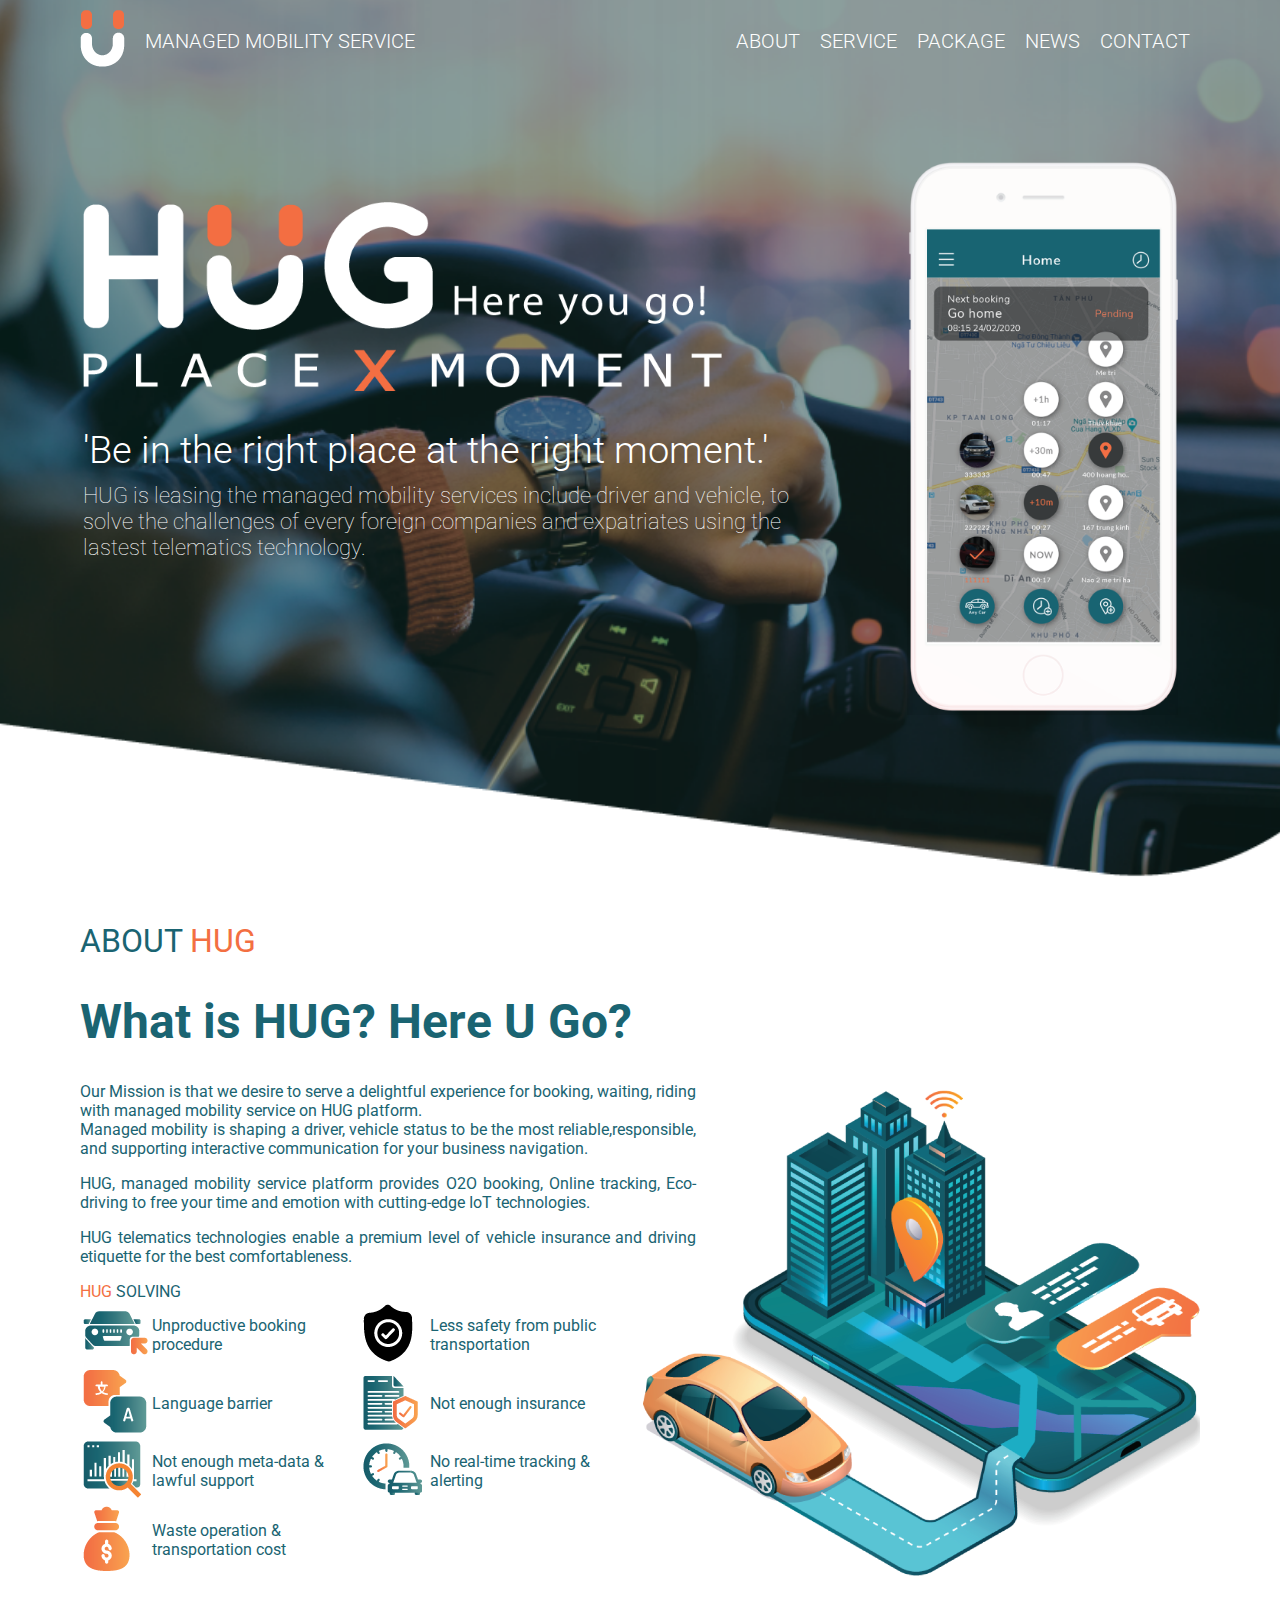
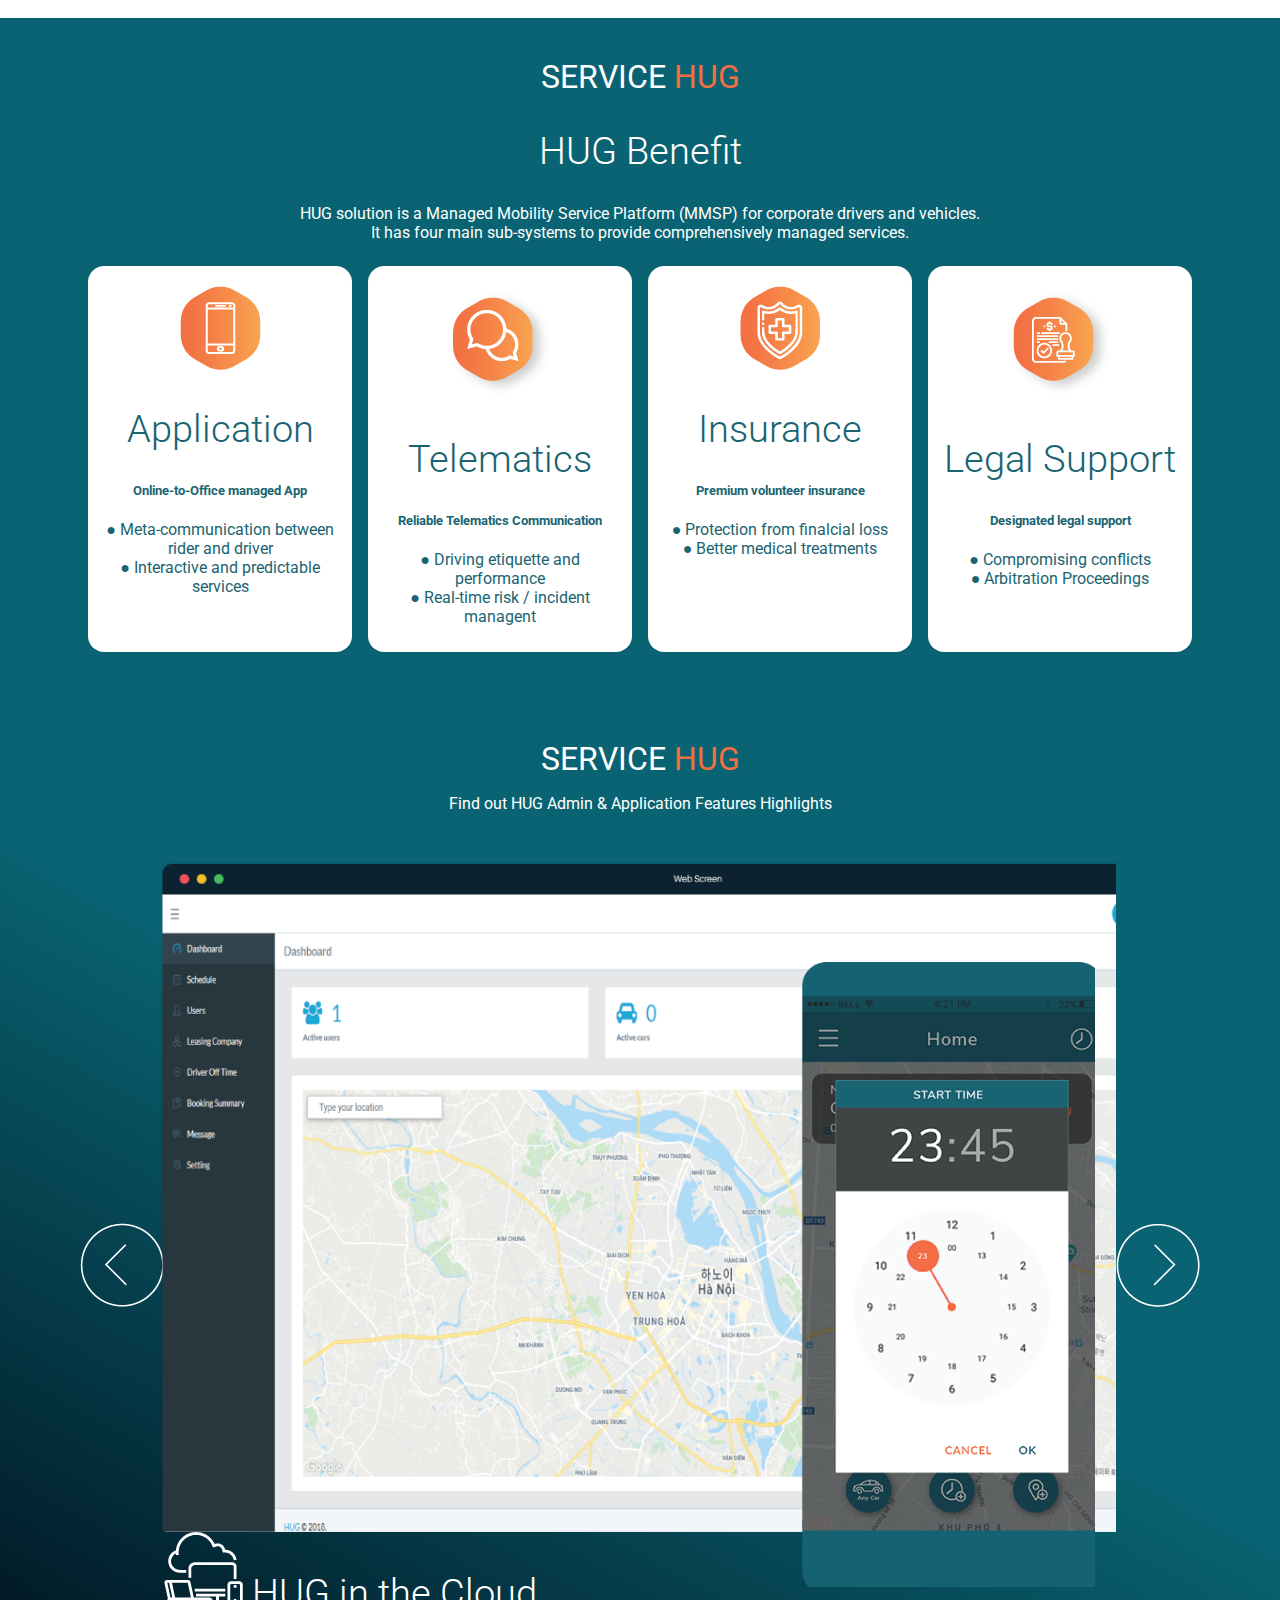
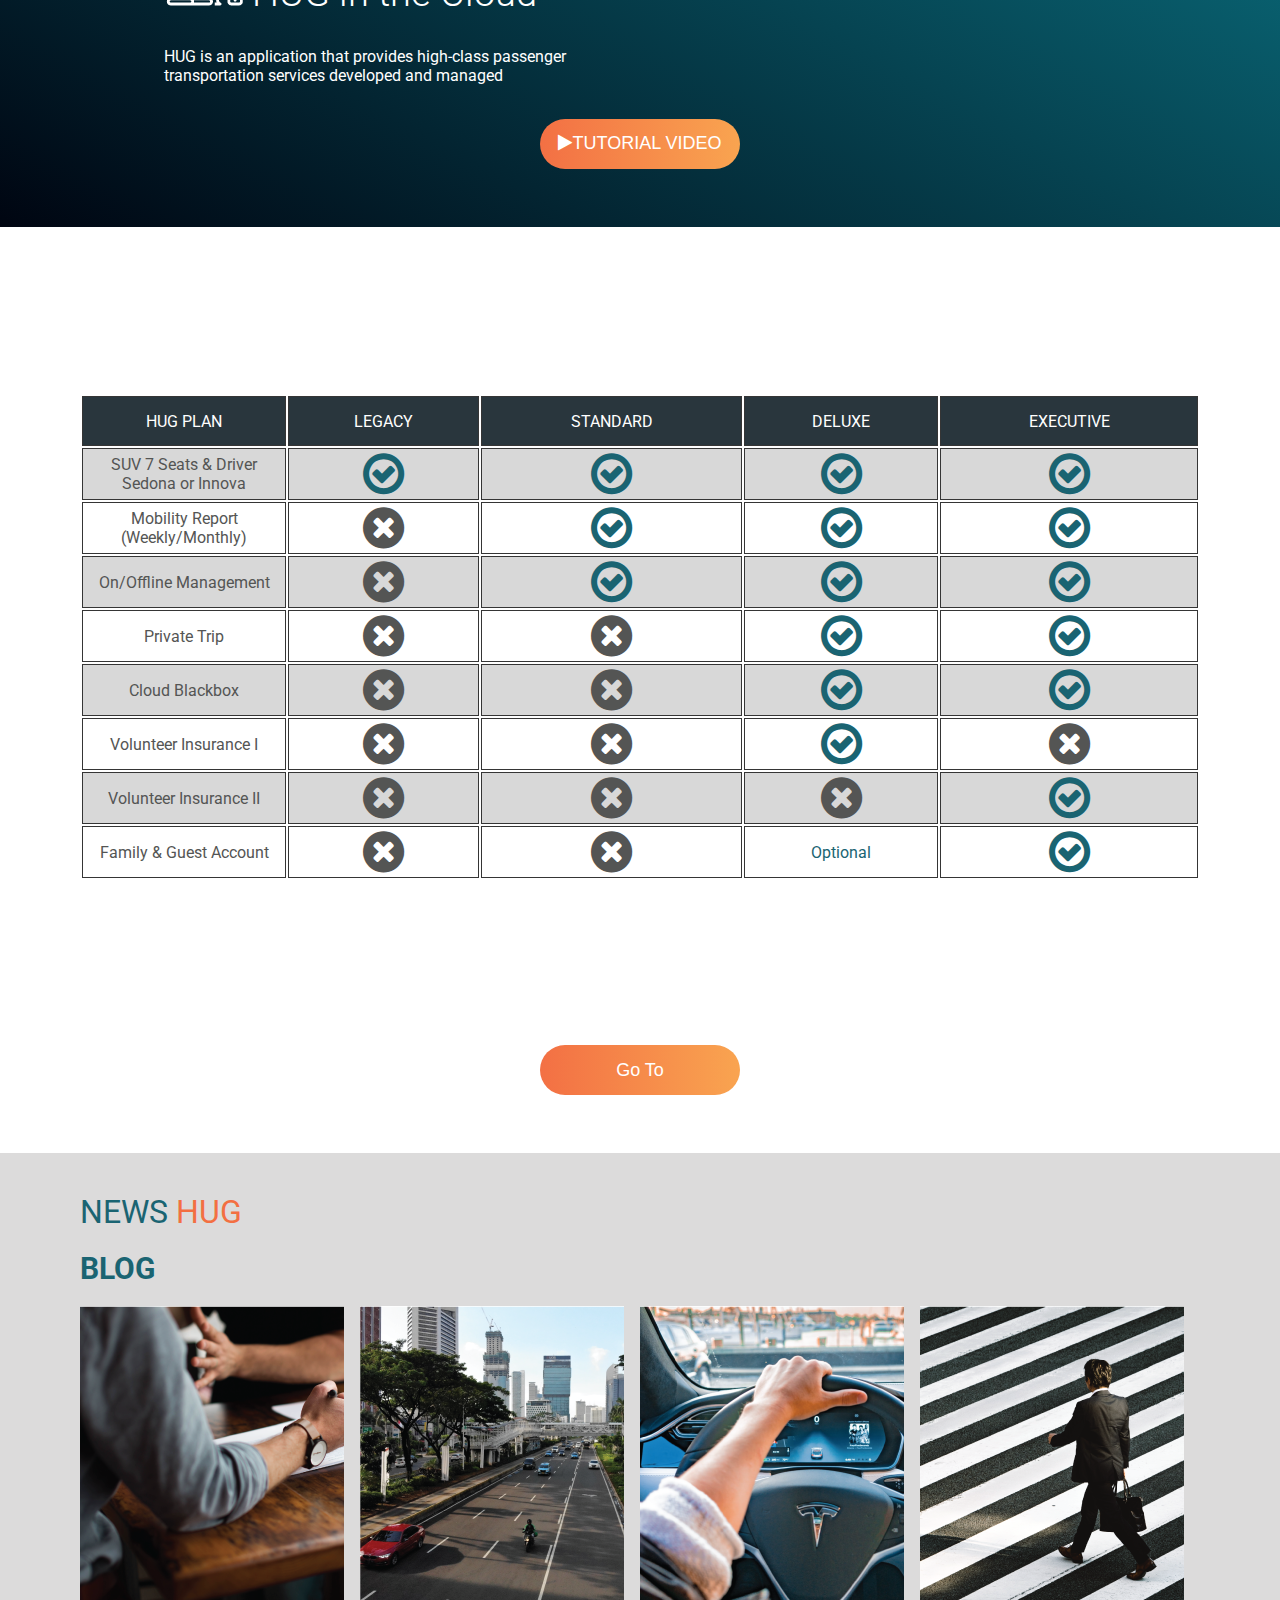
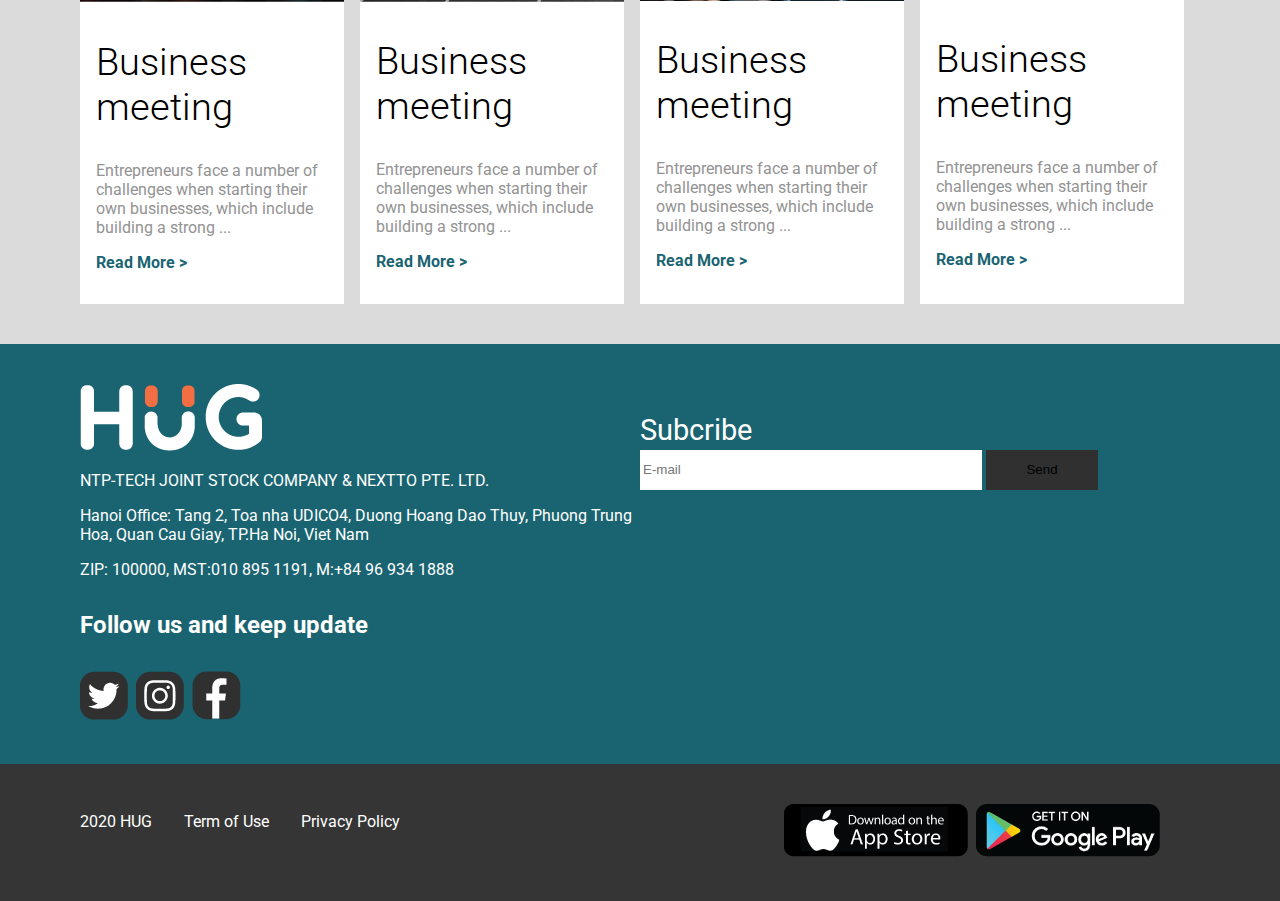
==== html/index.html @ b28a0bf4 "fix bug top menu and add viewport mobile" ====
<!DOCTYPE html>
<html>
    <head>
        <link rel="stylesheet" type="text/css" href="../css/style.css">
        <!--<link href="https://fonts.googleapis.com/css?family=Roboto&display=swap" rel="stylesheet">-->
        <!--<link href="https://fonts.googleapis.com/css2?family=Roboto:wght@100&display=swap" rel="stylesheet">-->
        <meta name="viewport" content="width=device-width, initial-scale=1.0">
    </head>
    <body>
        <div class="header">
            <div class="container header-container">
                <div class="logo">
                    <img src="../uploads/1x/72ppi/72ppi/Asset%207.png">
                </div>
                <div class="slogan">
                    MANAGED MOBILITY SERVICE
                </div>
                <div class="top-menu">
                    <ul class="pc-screen">
                        <li><a href="#about">ABOUT</a></li>
                        <li><a href="#service">SERVICE</a></li>
                        <li><a href="#package">PACKAGE</a></li>
                        <li><a href="#news">NEWS</a></li>
                        <li><a href="#contact">CONTACT</a></li>
                    </ul>
                    <div class="topnav mobile-screen">

                      <div id="topnav">
                        <a href="#about">ABOUT</a>
                        <a href="#service">SERVICE</a>
                        <a href="#package">PACKAGE</a>
                        <a href="#news">NEWS</a>
                        <a href="#contact">CONTACT</a>
                      </div>
                      <a href="javascript:void(0);" class="icon" onclick="openMobileNav()">
                        <i class="fa fa-bars"></i>
                      </a>
                    </div>
                </div>
            </div>
        </div>
        <script>
            function openMobileNav() {
              var x = document.getElementById("topnav");
              if (x.style.display === "block") {
                x.style.display = "none";
              } else {
                x.style.display = "block";
              }
            }
            </script>
        <div class="body">
            <div class="session banner">
                <!--<div class="text-center">-->
                    <img class="banner-img" src="../uploads/1x/72ppi/1920w/Asset%207@1920x.png"/>
                <!--</div>-->

                <div class="container banner-info">
                    <table class="pc-screen">
                        <tr>
                            <td width="64%">
                                <!--<div class="header-content-child">-->
                                <img class="full-logo" src="../uploads/1x/hug_logo_full.png">
                                <div class="header-content-child">
                                    <h2>'Be in the right place at the right moment.'</h2>
                                    <div class="text-light text-large">HUG is leasing the managed mobility services include driver and vehicle,
                                        to solve the challenges of every foreign companies and expatriates using the lastest telematics technology.</div>
                                </div>
                            </td>
                            <td width="8%"/>
                            <td width="28%">
                                <img src="../uploads/1x/72ppi/72ppi/Asset%2010.png">
                            </td>
                        </tr>
                    </table>
                    <div class="mobile-screen">
                        <!--<div class="header-content-child">-->
                        <img src="../uploads/1x/hug_logo_full.png">
                        <div class="header-content-child">
                            <h2>'Be in the right place at the right moment.'</h2>
                            <div class="text-light text-large">HUG is leasing the managed mobility services include driver and vehicle,
                                to solve the challenges of every foreign companies and expatriates using the lastest telematics technology.</div>
                        </div>
                    </div>


                </div>

            </div>
            <div class="session">
                <a name="about"></a>
                <div class="container">
                    <div class="cols">
                        <div class="col">
                            <div id="about" class="session-name">
                                <span>ABOUT</span>
                                <span>HUG</span>
                            </div>
                            <!--<h3 style="color: #1A6472">ABOUT <strong style="color: #F36F42">HUG</strong></h3>-->
                            <h1>What is HUG? Here U Go?</h1>
                            <div class="about">
                                <p>Our Mission is that we desire to serve a delightful experience for booking, waiting, riding with managed mobility service on HUG platform.
                                <br/>Managed mobility is shaping a driver, vehicle status to be the most reliable,responsible, and supporting interactive communication for your business navigation.</p>
                                <p>HUG, managed mobility service platform provides O2O booking, Online tracking, Eco-driving to free your time and emotion with cutting-edge IoT technologies.</p>
                                <p>HUG telematics technologies enable a premium level of vehicle insurance and driving etiquette for the best comfortableness.</p>
                            </div>

                            <!--<img style="margin-top: 50px" src="../uploads/1x/72ppi/Asset%2017.png">-->
                            <!--<div>-->
                                <!--<div></div>-->
                            <!--</div>-->
                            <div class="session-name-invert">
                                <span>HUG</span>
                                <span>SOLVING</span>
                            </div>
                            <table class="introduce">
                                <tr>
                                    <td width="12%"><img src="../uploads/1x/72ppi/72ppi/Asset%2018.png"></td>
                                    <td width="38%">Unproductive booking procedure</td>
                                    <td width="12%"><img src="../uploads/1x/72ppi/72ppi/Asset%2020.png"></td>
                                    <td width="38%">Less safety from public transportation</td>
                                </tr>
                                <tr>
                                    <td><img src="../uploads/1x/72ppi/72ppi/Asset%2022.png"></td>
                                    <td>Language barrier</td>
                                    <td><img src="../uploads/1x/72ppi/72ppi/Asset%2021.png"></td>
                                    <td>Not enough insurance</td>
                                </tr>
                                <tr>
                                    <td><img src="../uploads/1x/72ppi/72ppi/Asset%2024.png"></td>
                                    <td>Not enough meta-data & lawful support</td>
                                    <td><img src="../uploads/1x/72ppi/72ppi/Asset%2025.png"></td>
                                    <td>No real-time tracking & alerting</td>
                                </tr>
                                <tr>
                                    <td><img src="../uploads/1x/72ppi/72ppi/Asset%2026.png"></td>
                                    <td>Waste operation & transportation cost</td>
                                    <td></td>
                                    <td></td>
                                </tr>
                            </table>
                        </div>
                        <div class="col feature-image">


                            <div class="">
                                <img id="car" src="../uploads/1x/72ppi/Asset%2015.png" >
                            </div>

                        </div>
                    </div>
                </div>
            </div>

            <div class="session background-primary">
                <a name="service"></a>
                <div class="container">
                    <div class="text-center">
                        <div id="service" class="session-name">
                            <span>SERVICE</span>
                            <span>HUG</span>
                        </div>
                        <h2>HUG Benefit</h2>
                        <p>
                            HUG solution is a Managed Mobility Service Platform (MMSP) for corporate drivers and vehicles.<br/>
                            It has four main sub-systems to provide comprehensively managed services.
                        </p>
                    </div>
                    <div class="programs">
                        <div class="program-card">
                            <img src="../uploads/1x/72ppi/72ppi/app.png">
                            <h2>Application</h2>
                            <h5>Online-to-Office managed App</h5>
                            <p>
                                <span>Meta-communication between rider and driver</span>
                                <span>Interactive and predictable services</span>
                            </p>


                        </div>
                        <div class="program-card">
                            <img src="../uploads/1x/72ppi/72ppi/telematics.png">
                            <h2>Telematics</h2>
                            <h5>Reliable Telematics Communication</h5>
                            <p>
                                <span>Driving etiquette and performance</span>
                                <span>Real-time risk / incident managent</span>
                            </p>
                        </div>
                        <div class="program-card">
                            <img src="../uploads/1x/72ppi/72ppi/insurance.png">
                            <h2>Insurance</h2>
                            <h5>Premium volunteer insurance</h5>
                            <p>
                                <span>Protection from finalcial loss</span>
                                <span>Better medical treatments</span>
                            </p>
                        </div>
                        <div class="program-card">
                             <img src="../uploads/1x/72ppi/72ppi/legal.png">
                            <h2>Legal Support</h2>
                            <h5>Designated legal support</h5>
                            <p>
                                <span>Compromising conflicts</span>
                                <span>Arbitration Proceedings</span>
                            </p>
                        </div>
                    </div>
                </div>
<!--            </div>-->
<!--            <div class="session background-primary">-->
                <div class="container">
                    <div class="text-center">
                        <div class="session-name">
                            <span>SERVICE</span>
                            <span>HUG</span>
                        </div>
                        <p>
                            Find out HUG Admin & Application Features Highlights
                        </p>
                    </div>
                    <div class="features" style="display: flex; align-items: center">
                        <img src="../uploads/1x/72ppi/72ppi/Asset%208.png">
                        <div class="feature" style="width: 100%">
                            <div class="feature-item" style="width: 100%">
                                <div style="float: right; background: url('../uploads/1x/72ppi/web.png'); width: 96%; background-size: cover; padding: 1.3em;">
<!--                                    <img src="../uploads/1x/72ppi/web.png">-->
                                    <div style="float: right; position: relative; top: 5em;">
                                        <img src="../uploads/1x/72ppi/phone-s.png">
                                    </div>
                                </div>
                                <div class="feature-info" style="width: 50%;">
                                    <h2><img src="../uploads/1x/72ppi/com-and-cloud.png"> HUG in the Cloud</h2>
                                    <p>HUG is an application that provides high-class passenger transportation services developed and managed </p>
                                </div>
                            </div>
                        </div>
<!--                        <div class="feature">-->
<!--                            <h1>Feature B</h1>-->
<!--                            <p>Lorem Ipsum</p>-->
<!--                        </div>-->
<!--                        <div class="feature">-->
<!--                            <h1>Feature C</h1>-->
<!--                            <p>Lorem Ipsum</p>-->
<!--                        </div>-->
<!--                        <div class="feature">-->
<!--                            <h1>Feature D</h1>-->
<!--                            <p>Lorem Ipsum</p>-->
<!--                        </div>-->
                        <img src="../uploads/1x/72ppi/72ppi/Asset%209.png">
                    </div>
                    <div class="text-center">
                        <button type="button" class="btn-primary"><i class="fa fa-play"></i>TUTORIAL VIDEO</button>
                    </div>
                </div>
            </div>
            <div class="session background-third">
                <div class="container">
                    <div id="package" class="table-hug">
                        <div>
                            <h2>Service Package</h2>
                            <div>Find out HUG Service Package Coverage</div>
                        </div>
                        <div class="pc-screen-1">
                            <table class="packages">
                                <thead>
                                    <tr>
                                        <th>HUG PLAN</th>
                                        <th>LEGACY</th>
                                        <th>STANDARD</th>
                                        <th>DELUXE</th>
                                        <th>EXECUTIVE</th>
                                    </tr>
                                </thead>
                                <tbody>
                                <tr>
                                    <td>SUV 7 Seats & Driver Sedona or Innova</td>
                                    <td><i class="fa fa-check-circle-o fa-3x"></i></td>
                                    <td><i class="fa fa-check-circle-o fa-3x"></i></td>
                                    <td><i class="fa fa-check-circle-o fa-3x"></i></td>
                                    <td><i class="fa fa-check-circle-o fa-3x"></i></td>
                                </tr>
                                <tr>
                                    <td>Mobility Report (Weekly/Monthly)</td>
                                    <td><i class="fa fa-times-circle fa-3x"></i></td>
                                    <td><i class="fa fa-check-circle-o fa-3x"></i></td>
                                    <td><i class="fa fa-check-circle-o fa-3x"></i></td>
                                    <td><i class="fa fa-check-circle-o fa-3x"></i></td>
                                </tr>
                                <tr>
                                    <td>On/Offline Management</td>
                                    <td><i class="fa fa-times-circle fa-3x"></i></td>
                                    <td><i class="fa fa-check-circle-o fa-3x"></i></td>
                                    <td><i class="fa fa-check-circle-o fa-3x"></i></td>
                                    <td><i class="fa fa-check-circle-o fa-3x"></i></td>
                                </tr>
                                <tr>
                                    <td>Private Trip</td>
                                    <td><i class="fa fa-times-circle fa-3x"></i></td>
                                    <td><i class="fa fa-times-circle fa-3x"></i></td>
                                    <td><i class="fa fa-check-circle-o fa-3x"></i></td>
                                    <td><i class="fa fa-check-circle-o fa-3x"></i></td>
                                </tr>
                                <tr>
                                    <td>Cloud Blackbox</td>
                                    <td><i class="fa fa-times-circle fa-3x"></i></td>
                                    <td><i class="fa fa-times-circle fa-3x"></i></td>
                                    <td><i class="fa fa-check-circle-o fa-3x"></i></td>
                                    <td><i class="fa fa-check-circle-o fa-3x"></i></td>
                                </tr>
                                <tr>
                                    <td>Volunteer Insurance I</td>
                                    <td><i class="fa fa-times-circle fa-3x"></i></td>
                                    <td><i class="fa fa-times-circle fa-3x"></i></td>
                                    <td><i class="fa fa-check-circle-o fa-3x"></i></td>
                                    <td><i class="fa fa-times-circle fa-3x"></i></td>
                                </tr>
                                <tr>
                                    <td>Volunteer Insurance II</td>
                                    <td><i class="fa fa-times-circle fa-3x"></i></td>
                                    <td><i class="fa fa-times-circle fa-3x"></i></td>
                                    <td><i class="fa fa-times-circle fa-3x"></i></td>
                                    <td><i class="fa fa-check-circle-o fa-3x"></i></td>
                                </tr>
                                <tr>
                                    <td>Family & Guest Account</td>
                                    <td><i class="fa fa-times-circle fa-3x"></i></td>
                                    <td><i class="fa fa-times-circle fa-3x"></i></td>
                                    <td><span>Optional</span></td>
                                    <td><i class="fa fa-check-circle-o fa-3x"></i></td>
                                </tr>
                                </tbody>
                            </table>
                        </div>
                        <div class="mobile-screen">
                            <table class="packages">
                                <thead>
                                    <tr>
                                        <th>HUG PLAN</th>
                                        <th>LEGACY</th>
                                        <th>STANDARD</th>
                                        <th>DELUXE</th>
                                        <th>EXECUTIVE</th>
                                    </tr>
                                </thead>
                                <tbody>
                                <tr>
                                    <td>SUV 7 Seats & Driver Sedona or Innova</td>
                                    <td><i class="fa fa-check-circle-o fa-3x"></i></td>
                                    <td><i class="fa fa-check-circle-o fa-3x"></i></td>
                                    <td><i class="fa fa-check-circle-o fa-3x"></i></td>
                                    <td><i class="fa fa-check-circle-o fa-3x"></i></td>
                                </tr>
                                <tr>
                                    <td>Mobility Report (Weekly/Monthly)</td>
                                    <td><i class="fa fa-times-circle fa-3x"></i></td>
                                    <td><i class="fa fa-check-circle-o fa-3x"></i></td>
                                    <td><i class="fa fa-check-circle-o fa-3x"></i></td>
                                    <td><i class="fa fa-check-circle-o fa-3x"></i></td>
                                </tr>
                                <tr>
                                    <td>On/Offline Management</td>
                                    <td><i class="fa fa-times-circle fa-3x"></i></td>
                                    <td><i class="fa fa-check-circle-o fa-3x"></i></td>
                                    <td><i class="fa fa-check-circle-o fa-3x"></i></td>
                                    <td><i class="fa fa-check-circle-o fa-3x"></i></td>
                                </tr>
                                <tr>
                                    <td>Private Trip</td>
                                    <td><i class="fa fa-times-circle fa-3x"></i></td>
                                    <td><i class="fa fa-times-circle fa-3x"></i></td>
                                    <td><i class="fa fa-check-circle-o fa-3x"></i></td>
                                    <td><i class="fa fa-check-circle-o fa-3x"></i></td>
                                </tr>
                                <tr>
                                    <td>Cloud Blackbox</td>
                                    <td><i class="fa fa-times-circle fa-3x"></i></td>
                                    <td><i class="fa fa-times-circle fa-3x"></i></td>
                                    <td><i class="fa fa-check-circle-o fa-3x"></i></td>
                                    <td><i class="fa fa-check-circle-o fa-3x"></i></td>
                                </tr>
                                <tr>
                                    <td>Volunteer Insurance I</td>
                                    <td><i class="fa fa-times-circle fa-3x"></i></td>
                                    <td><i class="fa fa-times-circle fa-3x"></i></td>
                                    <td><i class="fa fa-check-circle-o fa-3x"></i></td>
                                    <td><i class="fa fa-times-circle fa-3x"></i></td>
                                </tr>
                                <tr>
                                    <td>Volunteer Insurance II</td>
                                    <td><i class="fa fa-times-circle fa-3x"></i></td>
                                    <td><i class="fa fa-times-circle fa-3x"></i></td>
                                    <td><i class="fa fa-times-circle fa-3x"></i></td>
                                    <td><i class="fa fa-check-circle-o fa-3x"></i></td>
                                </tr>
                                <tr>
                                    <td>Family & Guest Account</td>
                                    <td><i class="fa fa-times-circle fa-3x"></i></td>
                                    <td><i class="fa fa-times-circle fa-3x"></i></td>
                                    <td><span>Optional</span></td>
                                    <td><i class="fa fa-check-circle-o fa-3x"></i></td>
                                </tr>
                                </tbody>
                            </table>
                        </div>
                        <div>
                            <h2>Quotation Consultancy</h2>
                            <div>
                                Do you have more than 100 cars?
                                <br/>
                                Please contract us for an individual offer.
                            </div>
                            <button type="button" class="btn-primary">Go To</button>
                        </div>
                    </div>
                </div>
            </div>
            <div class="news-blog" id="news">
                <div class="session">
                    <div class="container">
                        <div class="session-name">
                            <span>NEWS</span>
                            <span>HUG</span>
                        </div>
                        <h1>BLOG</h1>
                        <div class="programs">
                            <div class="program-card">
                                <img src="../uploads/1x/72ppi/human.png">
                                <div class="content">
                                    <h2>Business meeting</h2>
                                    <p>Entrepreneurs face a number of challenges
                                        when starting their own businesses,
                                        which include building a strong ...</p>
                                    <a href="#">Read More ></a>
                                </div>
                            </div>
                            <div class="program-card">
                                <img src="../uploads/1x/72ppi/street.png">
                                <div class="content">
                                    <h2>Business meeting</h2>
                                    <p>Entrepreneurs face a number of challenges
                                        when starting their own businesses,
                                        which include building a strong ...</p>
                                    <a href="#">Read More ></a>
                                </div>
                            </div>
                            <div class="program-card">
                                <img src="../uploads/1x/72ppi/drive.png">
                                <div class="content">
                                    <h2>Business meeting</h2>
                                    <p>Entrepreneurs face a number of challenges
                                        when starting their own businesses,
                                        which include building a strong ...</p>
                                    <a href="#">Read More ></a>
                                </div>
                            </div>
                            <div class="program-card">
                                <img src="../uploads/1x/72ppi/walking.png">
                                <div class="content">
                                    <h2>Business meeting</h2>
                                    <p>Entrepreneurs face a number of challenges
                                        when starting their own businesses,
                                        which include building a strong ...</p>
                                    <a href="#">Read More ></a>
                                </div>
                            </div>
                        </div>
                    </div>
                </div>
            </div>
            <div class="footer">
                <div class="session">
                    <div class="container">
                        <div id="contact" class="footer-info column">
                            <div class="hidden subcribe-2 column-right">
                                <p>Subcribe</p>
                                <input placeholder="E-mail">
                                <button type="button">Send</button>
                            </div>
                            <div class="logo column-left">
                                <img src="../uploads/1x/72ppi/72ppi/Asset%201.png">
                                <p>NTP-TECH JOINT STOCK COMPANY & NEXTTO PTE. LTD.</p>
                                <p>Hanoi Office: Tang 2, Toa nha UDICO4, Duong Hoang Dao Thuy, Phuong Trung Hoa, Quan Cau Giay, TP.Ha Noi, Viet Nam</p>
                                <p>ZIP: 100000, MST:010 895 1191, M:+84 96 934 1888</p>
                                <h4>Follow us and keep update</h4>
                                <ul>
                                    <li><a href="https://www.twitter.com"><img src="../uploads/1x/72ppi/72ppi/twt.png"></a></li>
                                    <li><a href="https://www.instagarm.com"><img src="../uploads/1x/72ppi/72ppi/Asset%204.png"></a></li>
                                    <li><a href="https://www.facebook.com"><img src="../uploads/1x/72ppi/72ppi/Asset%205.png"></a></li>
                                </ul>
                            </div>
                            <div class="hidden column-left">
                                <h4>Get the App</h4>
                                <ul>
                                    <li><a href="#"><img src="../uploads/1x/72ppi/app-store_1.png"></a></li>
                                    <li><a href="#"><img src="../uploads/1x/72ppi/ch-play_1.png"></a></li>
                                </ul>
                            </div>
                            <div class="subcribe column-right">
                                <p>Subcribe</p>
                                <input placeholder="E-mail">
                                <button type="button">Send</button>
                            </div>
                        </div>
                    </div>
                </div>
                <div class="footer-footer">
                    <div class="session">
                        <div class="container">
                            <div class="footer-info column">
                                <div class="column-left">
                                    <ul>
                                        <li>2020 HUG</li>
                                        <li>Term of Use</li>
                                        <li>Privacy Policy</li>
                                    </ul>
                                </div>
                                <div class="column-right">
                                    <ul>
                                        <li><a href="#"><img src="../uploads/1x/72ppi/app-store_1.png"></a></li>
                                        <li><a href="#"><img src="../uploads/1x/72ppi/ch-play_1.png"></a></li>
                                    </ul>
                                </div>
                            </div>
                        </div>
                    </div>
                </div>
            </div>
        </div>
    </body>
</html>
---- css/style.css ----
@charset "UTF-8";
@import url(https://fonts.googleapis.com/css?family=Roboto&display=swap);
@import url(https://fonts.googleapis.com/css2?family=Roboto:wght@100&display=swap);
@import url(https://fonts.googleapis.com/css2?family=Roboto:wght@300&display=swap);
@import url(https://cdnjs.cloudflare.com/ajax/libs/font-awesome/4.7.0/css/font-awesome.min.css);
@import url(font-awesome-4.7.0/font-awesome-4.7.0/scss/font-awesome.css);
.container-theme, html body .body .session .container, html body .header .container {
  margin: auto;
  width: 100%;
  box-sizing: border-box;
  max-width: 1200px;
  padding: 40px;
}

.debug, html body .banner .banner-info, html body .body .session .container {
  width: 100%;
}

html {
  width: 100%;
}
html .mobile-screen {
  display: none;
}
html .pc-screen {
  display: unset;
}
@media (max-width: 950px) {
  html .mobile-screen {
    display: unset;
  }
  html .pc-screen {
    display: none;
  }
}
html body {
  font-family: "Roboto";
  color: #1A6472;
  padding: 0;
  margin: 0;
  width: 100%;
}
html body .header {
  font-weight: 300;
  color: white;
  position: absolute;
  height: 60px;
  display: block;
  flex-direction: row;
  z-index: 1000;
  width: 100%;
}
html body .header .container {
  padding-top: 10px;
  padding-bottom: 10px;
  display: flex;
}
html body .header .container div {
  margin: auto;
}
html body .header .container .logo {
  margin-right: 10px;
  margin-left: 0;
}
html body .header .container .slogan {
  margin-left: 10px;
  font-size: 1.25rem;
}
html body .header .container .top-menu {
  margin-right: 0;
  float: right;
  font-size: 1.25rem;
}
html body .header .container .top-menu ul {
  list-style-type: none;
  margin: 0;
  padding: 0;
  overflow: hidden;
  background-color: #333;
}
html body .header .container .top-menu ul li {
  float: left;
  padding: 0;
}
html body .header .container .top-menu ul li a {
  display: block;
  color: white;
  text-align: center;
  padding: 14px 10px;
  text-decoration: none;
}
html body .header .container .top-menu ul li a:hover {
  text-decoration: underline;
}
html body .header .container .top-menu .topnav {
  overflow: hidden;
  position: relative;
}
html body .header .container .top-menu .topnav #topnav {
  display: none;
  width: 200px;
  background-color: #1A6472;
  position: absolute;
  transform: translate(-100%, 0);
}
html body .header .container .top-menu .topnav a {
  color: white;
  padding: 14px 16px;
  text-decoration: none;
  font-size: 17px;
  display: block;
}
html body .header .container .top-menu .topnav a.icon {
  font-size: 2rem;
  display: block;
}
html body .header .container .top-menu .topnav a:hover {
  background-color: #ddd;
  color: black;
}
html body .header .container .top-menu .topnav a.active {
  background-color: #1A6472;
  color: white;
}
html body .programs {
  display: flex;
  flex-direction: row;
  flex-wrap: wrap;
  -webkit-flex-wrap: wrap;
}
html body .programs .program-card {
  padding: 20px 10px 10px 10px;
  min-width: 180px;
  margin: 8px;
  text-align: center;
  background-color: white;
  border-radius: 16px;
  flex: 1 1 0;
  -webkit-flex: 1 1 0;
  color: #1A6472;
}
html body .programs .program-card p span {
  display: block;
}
html body .programs .program-card p span:before {
  content: "● ";
}
html body .body {
  width: 100%;
}
html body .body .text-center {
  text-align: center;
}
html body .body .text-right {
  text-align: right;
}
html body .body .text-light {
  font-weight: 100;
}
html body .body .text-large {
  font-size: 1.4rem;
}
html body .body h1 {
  font-size: 3rem;
}
html body .body h2 {
  font-size: 2.4rem;
  font-weight: 300;
}
html body .body h3 {
  font-size: 2rem;
}
html body .body h4 {
  font-size: 1.5rem;
}
html body .body .background-primary {
  background-image: linear-gradient(-151deg, #096372 60.65%, #000511);
  color: white;
}
html body .body .background-third {
  background-image: url("../uploads/1x/72ppi/bg-3.png");
  background-size: cover;
}
html body .body .session {
  position: relative;
  width: 100%;
  height: auto;
  overflow-x: hidden;
}
html body .body .session .container .session-name {
  text-align: inherit;
  font-size: 2rem;
}
html body .body .session .container .session-name span:last-child {
  color: #F36F42;
}
html body .body .session .container .about {
  text-align: justify;
  width: 110%;
}
@media (max-width: 950px) {
  html body .body .session .container .about {
    width: 100%;
  }
}
html body .body .session .container .session-name-invert {
  text-align: inherit;
}
html body .body .session .container .session-name-invert span:first-child {
  color: #F36F42;
}
html body .body .session .container .cols {
  display: flex;
  flex-direction: row;
}
html body .body .session .container .cols .col {
  width: 50%;
  min-width: 360px;
  position: relative;
}
html body .body .session .container .cols .col.feature-image div {
  position: relative;
  display: block;
  height: 100%;
  width: 100%;
}
html body .body .session .container .cols .col.feature-image div img {
  position: absolute;
  bottom: 0;
  width: 100%;
}
@media (max-width: 950px) {
  html body .body .session .container .cols {
    display: block;
    flex-direction: unset;
  }
  html body .body .session .container .cols .col {
    width: 100%;
  }
  html body .body .session .container .cols .col.feature-image div {
    height: auto;
  }
  html body .body .session .container .cols .col.feature-image div img {
    position: relative;
  }
}
html body .body .session .container .table-hug {
  display: flex;
  flex-direction: column;
  align-items: center;
  text-align: center;
  color: #FFFFFF;
}
html body .body .session .container .table-hug .pc-screen-1 {
  width: 100%;
}
html body .body .session .container .table-hug .pc-screen-1 table {
  width: 100%;
}
html body .body .session .container .table-hug .pc-screen-1 table thead tr {
  background-color: #29363D;
  color: #FFFFFF;
  height: 50px;
}
html body .body .session .container .table-hug .pc-screen-1 table thead tr th {
  font-weight: 400;
  border: #353535 solid 1px;
}
html body .body .session .container .table-hug .pc-screen-1 table thead tr th:first-child {
  width: 200px;
  color: #FFFFFF;
}
html body .body .session .container .table-hug .pc-screen-1 table tbody tr:nth-child(odd) {
  background-color: #D8D8D8;
}
html body .body .session .container .table-hug .pc-screen-1 table tbody tr:nth-child(even) {
  background-color: #FFFFFF;
}
html body .body .session .container .table-hug .pc-screen-1 table tbody tr {
  color: #545554;
}
html body .body .session .container .table-hug .pc-screen-1 table tbody tr span {
  color: #1A6472;
}
html body .body .session .container .table-hug .pc-screen-1 table tbody tr .fa-check-circle-o {
  color: #1A6472;
}
html body .body .session .container .table-hug .pc-screen-1 table tbody tr td:first-child(odd) {
  width: 200px;
  background-color: red;
}
html body .body .session .container .table-hug .pc-screen-1 table tbody tr td {
  border: #353535 solid 1px;
}
@media screen and (max-width: 480px) {
  html body .body .session .container .table-hug .pc-screen {
    display: none;
  }
  html body .body .session .container .table-hug .mobile-screen {
    display: none;
  }
}
@media screen and (min-width: 481px) {
  html body .body .session .container .table-hug .mobile-screen {
    display: none;
  }
}
html body .body .session .container .table-hug .mobile-screen table thead {
  overflow-x: scroll;
}
html body .body .session .container .table-hug .mobile-screen table thead tr {
  overflow-x: scroll;
}
html body .body .session .container .table-hug .mobile-screen table thead tr th {
  min-width: 200px;
}
html body .body .session .container .table-hug .mobile-screen table tbody {
  overflow-x: scroll;
}
html body .body .session .container .table-hug .mobile-screen table tbody tr {
  overflow-x: scroll;
}
html body .body .session .container .table-hug .mobile-screen table tbody tr td {
  min-width: 200px;
}
html body .body .news-blog {
  background: #DCDBDB;
}
html body .body .news-blog .session-name span:last-child {
  color: #F36F42;
}
html body .body .news-blog h1 {
  font-size: 30px;
}
html body .body .news-blog .programs {
  background: #DCDBDB;
  overflow-x: scroll;
  flex-wrap: unset;
}
html body .body .news-blog .programs .program-card {
  min-width: 220px;
  overflow: hidden;
  text-align: left;
  padding: 0;
  margin: 0 1em 0 0;
  border-radius: unset;
}
html body .body .news-blog .programs .program-card img {
  margin-left: -2px;
}
html body .body .news-blog .programs .program-card .content {
  margin: 1em 1em 2em 1em;
  color: #000000;
}
html body .body .news-blog .programs .program-card .content p {
  color: #939393;
  font-weight: 400;
}
html body .body .news-blog .programs .program-card .content a {
  color: #1A6472;
  text-decoration: none;
  font-weight: bold;
}
html body .body .footer {
  background: #1A6472;
  color: #FFFFFF;
}
html body .body .footer .column {
  display: flex;
  flex-direction: row;
}
html body .body .footer .column .column-left {
  width: 50%;
}
html body .body .footer .column .column-right {
  width: 50%;
}
html body .body .footer .footer-info .hidden {
  display: none;
}
html body .body .footer .footer-footer {
  background: #353535;
}
html body .body .footer .footer-footer .footer-info .column-left ul li {
  padding: 0.5em 2em 0.1em 0;
}
html body .body .footer .footer-footer .footer-info .column-right ul {
  float: right;
  padding-right: 2em;
}
@media screen and (max-width: 900px) {
  html body .body .footer .column {
    flex-direction: column;
    width: 100%;
  }
  html body .body .footer .column .column-left {
    width: 100%;
  }
  html body .body .footer .column .column-right {
    width: 100%;
  }
  html body .body .footer .footer-info .hidden {
    display: block;
  }
  html body .body .footer .footer-info .subcribe {
    display: none;
  }
  html body .body .footer .footer-footer .column-left {
    width: 100%;
    justify-content: center;
    display: flex;
  }
  html body .body .footer .footer-footer .column-right {
    display: none;
  }
}
html body .btn-primary {
  width: 200px;
  height: 50px;
  background-image: linear-gradient(to left, #F9A450, #F37044);
  border: 0;
  border-radius: 30px;
  margin: 1em;
  color: #FFFFFF;
  font-size: 18px;
}
html body .ul-default ul, html body .body .footer .footer-info .logo ul, html body .body .footer .footer-info .hidden ul, html body .body .footer .footer-footer .footer-info ul {
  list-style: none;
  margin: 0;
  padding: 0;
}
html body .ul-default ul li, html body .body .footer .footer-info .logo ul li, html body .body .footer .footer-info .hidden ul li, html body .body .footer .footer-footer .footer-info ul li {
  float: left;
  padding-right: 0.5em;
}
html body .subcribe-form, html body .body .footer .footer-info .subcribe, html body .body .footer .footer-info .subcribe-2 {
  padding: 0;
  margin: 0 0 1em 0;
}
html body .subcribe-form p, html body .body .footer .footer-info .subcribe p, html body .body .footer .footer-info .subcribe-2 p {
  font-size: 29px;
  padding: 0;
  margin: 1em 0.1em 0.1em 0;
}
html body .subcribe-form input, html body .body .footer .footer-info .subcribe input, html body .body .footer .footer-info .subcribe-2 input {
  width: 60%;
  height: 36px;
  border: solid 1px #FFFFFF;
}
html body .subcribe-form button, html body .body .footer .footer-info .subcribe button, html body .body .footer .footer-info .subcribe-2 button {
  width: 20%;
  background: #303030;
  height: 40px;
  border: 0;
}
html body .banner {
  overflow: hidden;
}
html body .banner .banner-img {
  position: absolute;
  bottom: 0;
  z-index: 1;
  width: 100%;
  min-width: 1500px;
  height: auto;
  left: 50%;
  transform: translate(-50%, 0);
}
html body .banner .banner-info {
  padding-top: 140px !important;
  padding-bottom: 140px !important;
  margin: 0 !important;
  position: relative;
  color: white;
  z-index: 2;
  left: 50%;
  transform: translate(-50%, 0);
}
html body .banner .banner-info table img {
  width: 100%;
}
html body .banner .banner-info table img.full-logo {
  width: 90%;
}
html body .banner .banner-info table tr td {
  vertical-align: top;
}
html body .banner .banner-info table tr td:first-child {
  padding-top: 60px;
  padding-bottom: 60px;
}
html body .banner .banner-info table tr td:last-child {
  padding: 20px;
}
html body .banner .banner-info img {
  width: 100%;
}
html body .banner .banner-info h2 {
  margin-bottom: 10px;
}
html body .banner .banner-info .pc-screen img.full-logo {
  width: 90%;
}
@media (max-width: 950px) {
  html body .banner .banner-info {
    padding-bottom: 240px !important;
  }
}

/*# sourceMappingURL=style.css.map */
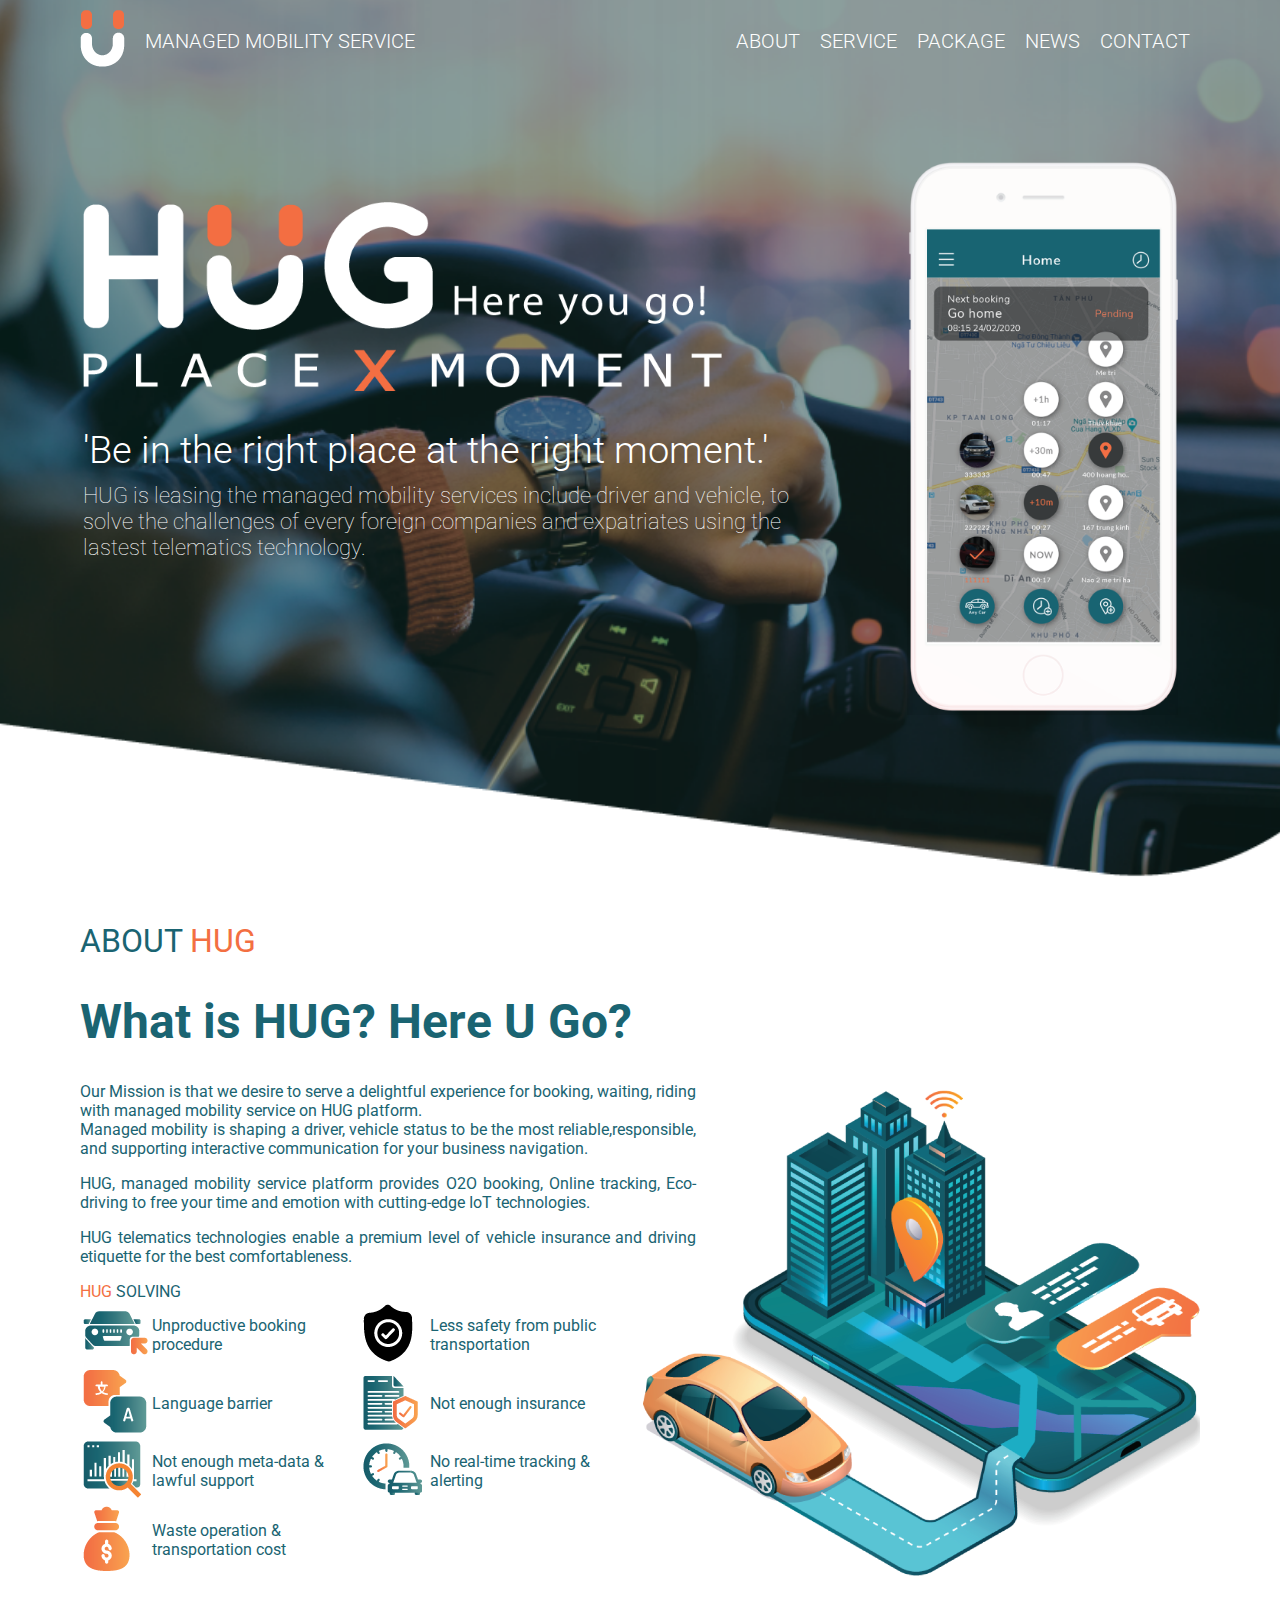
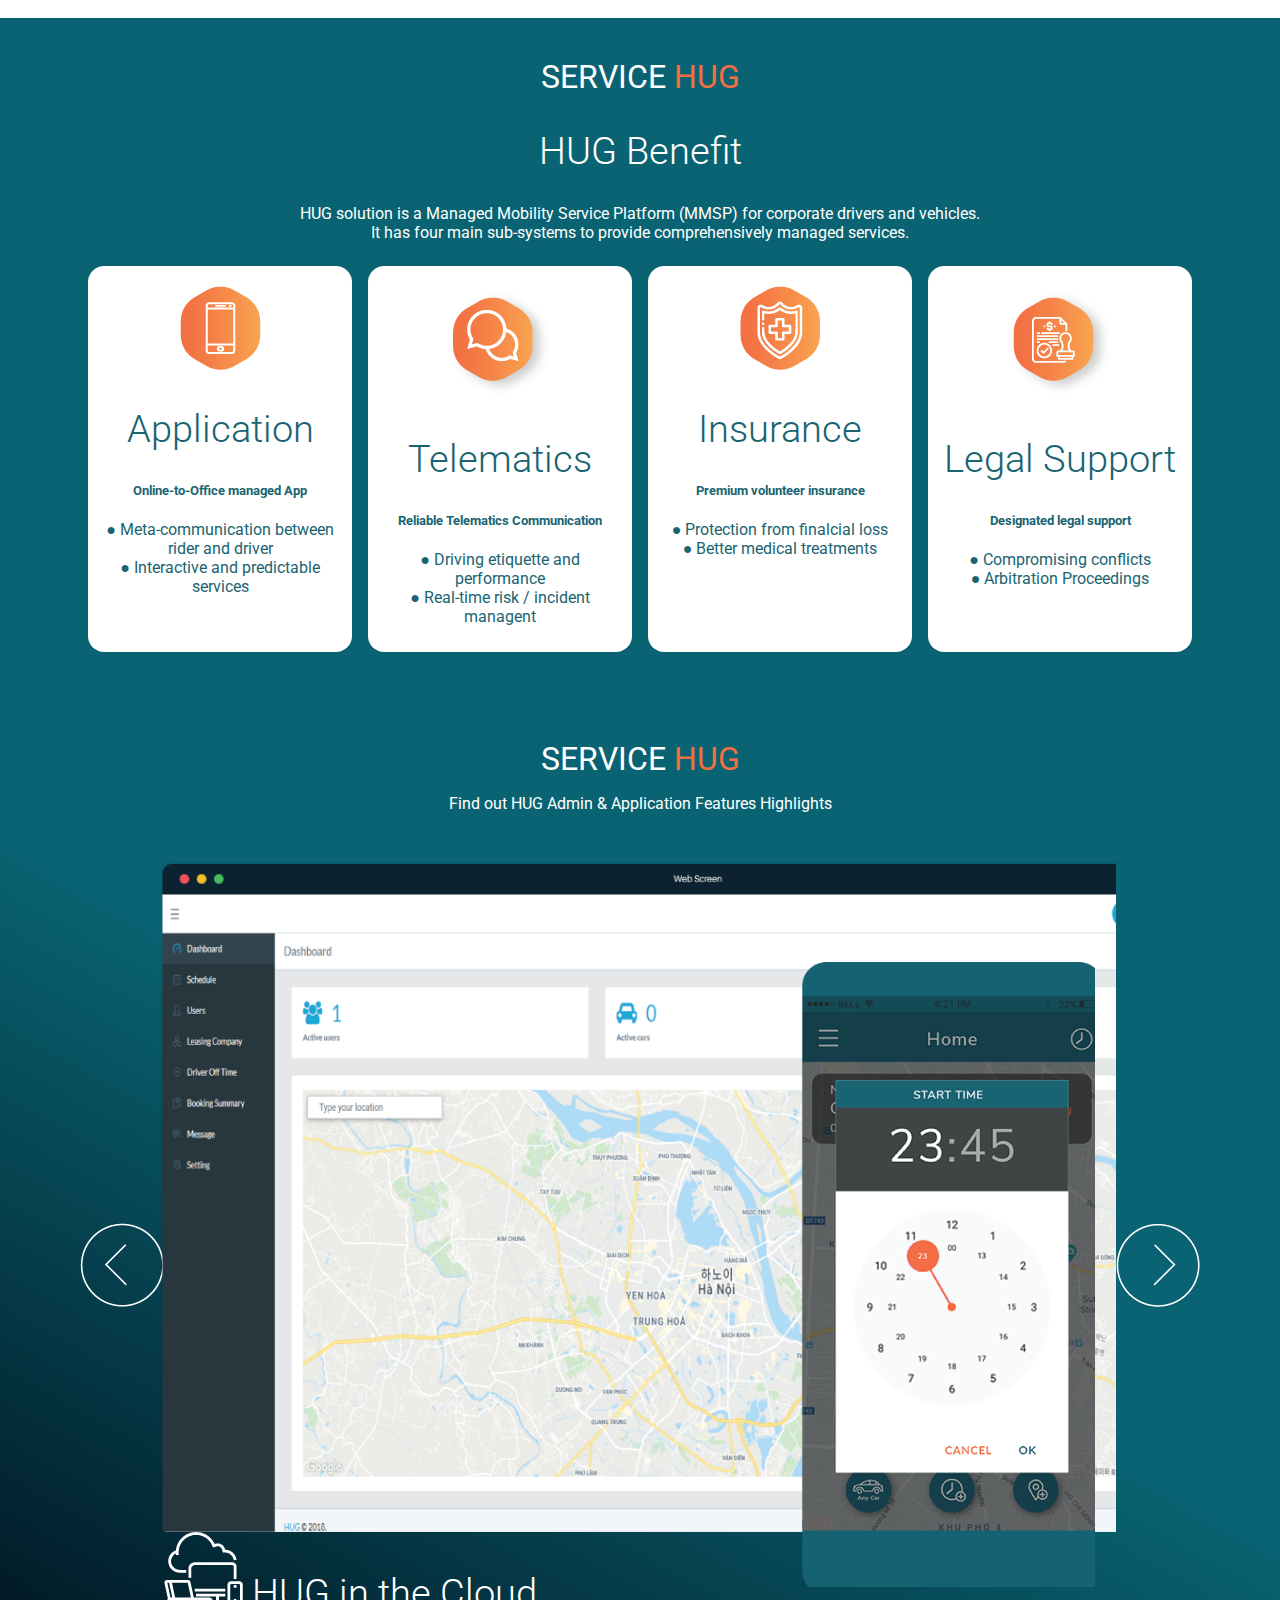
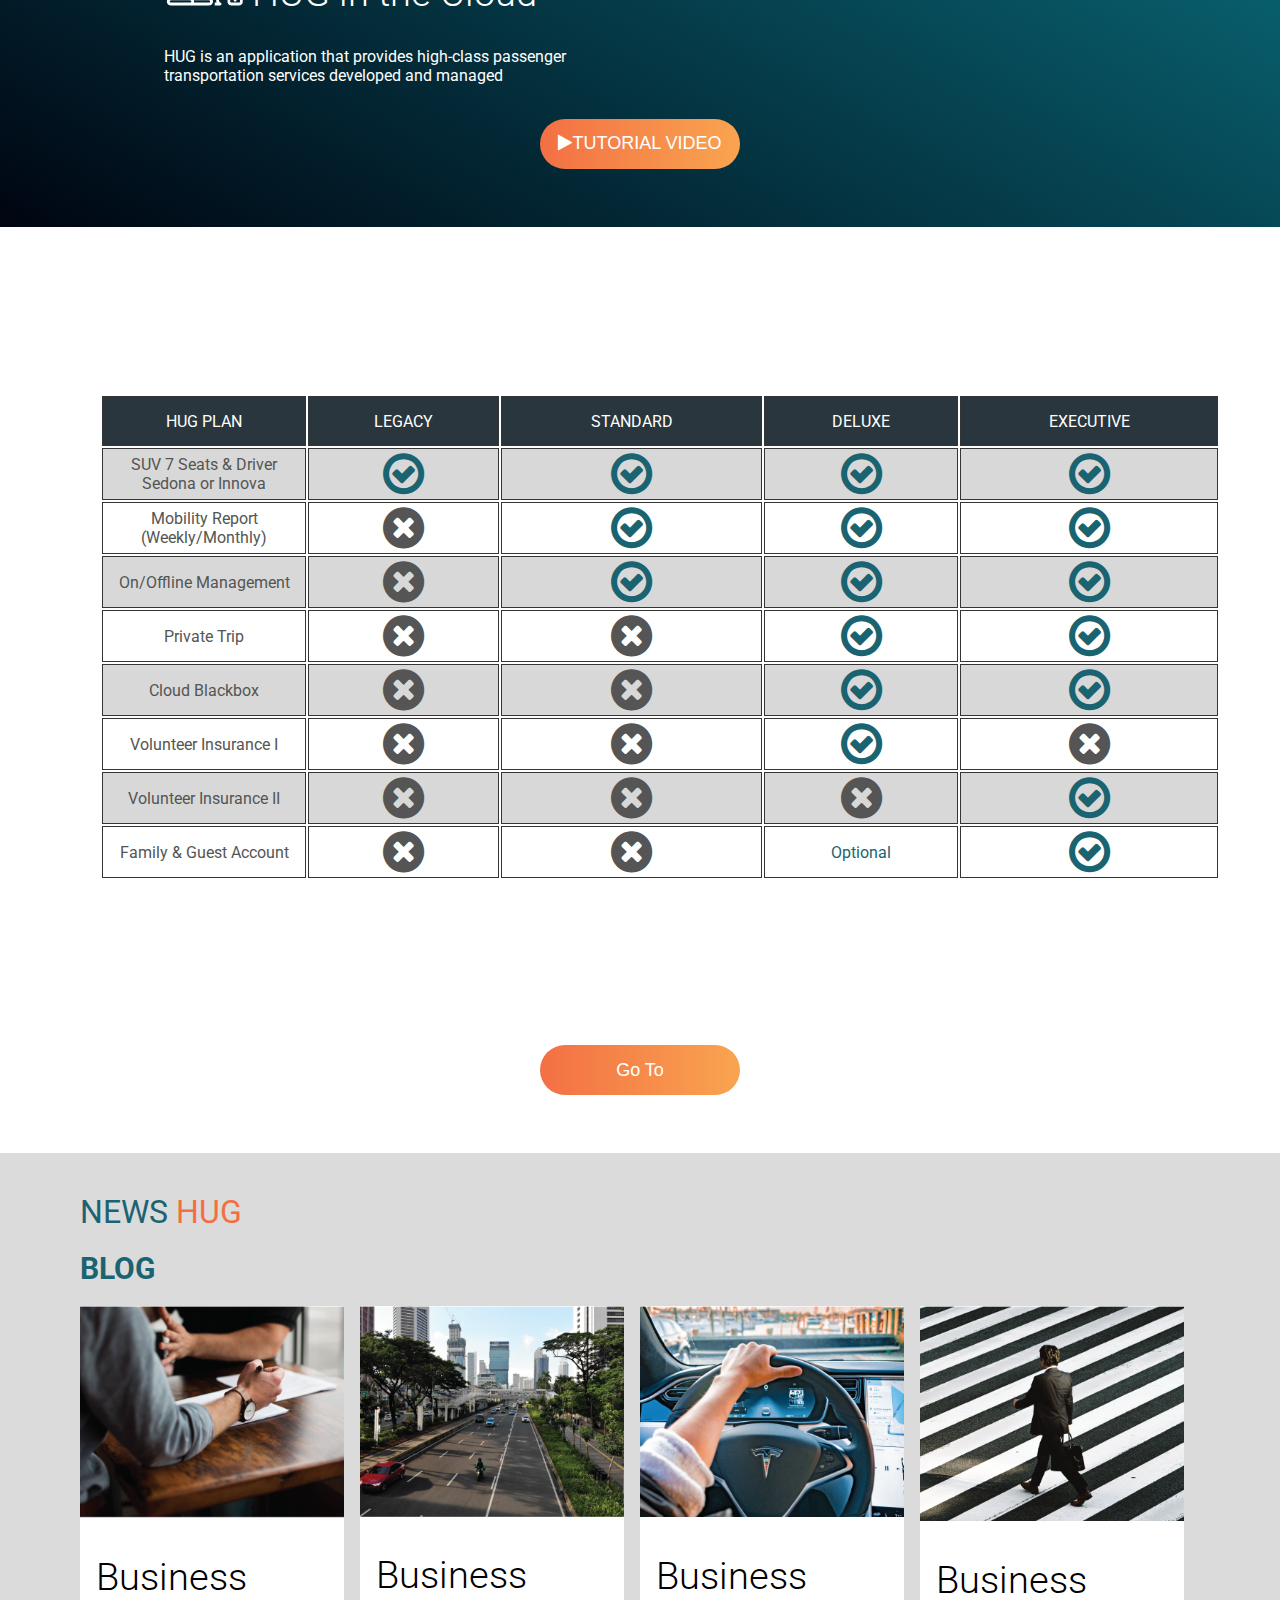
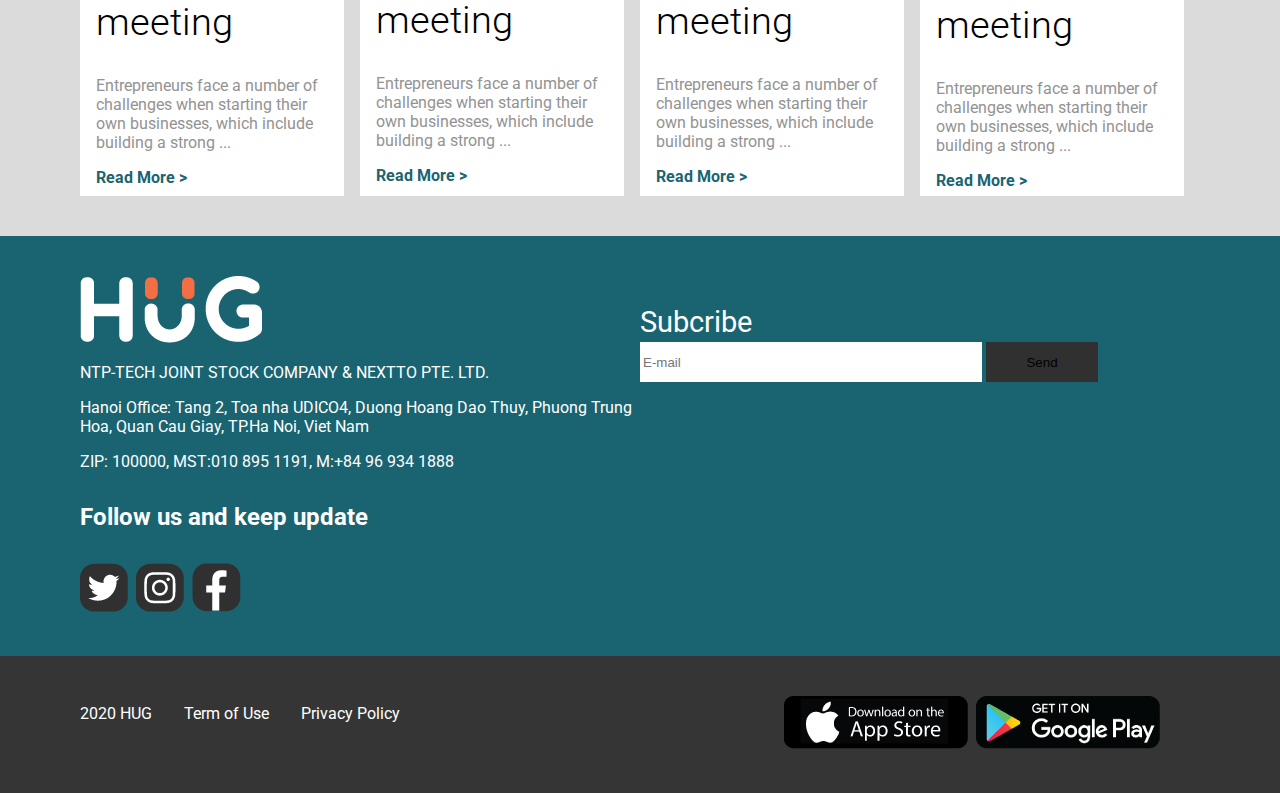
==== commit 4988b491: "demo3" ====
--- a/html/index.html
+++ b/html/index.html
@@ -48,7 +48,7 @@
                 x.style.display = "block";
               }
             }
-            </script>
+        </script>
         <div class="body">
             <div class="session banner">
                 <!--<div class="text-center">-->
@@ -219,35 +219,70 @@
                             Find out HUG Admin & Application Features Highlights
                         </p>
                     </div>
-                    <div class="features" style="display: flex; align-items: center">
-                        <img src="../uploads/1x/72ppi/72ppi/Asset%208.png">
-                        <div class="feature" style="width: 100%">
-                            <div class="feature-item" style="width: 100%">
-                                <div style="float: right; background: url('../uploads/1x/72ppi/web.png'); width: 96%; background-size: cover; padding: 1.3em;">
-<!--                                    <img src="../uploads/1x/72ppi/web.png">-->
-                                    <div style="float: right; position: relative; top: 5em;">
-                                        <img src="../uploads/1x/72ppi/phone-s.png">
+                    <div class="pc-screen">
+                        <div class="features">
+                            <img src="../uploads/1x/72ppi/72ppi/Asset%208.png">
+                            <div class="feature">
+                                <div class="feature-item">
+                                    <div style="float: right; background: url('../uploads/1x/72ppi/web.png'); width: 96%; background-size: cover; padding: 1.3em;">
+    <!--                                    <img src="../uploads/1x/72ppi/web.png">-->
+                                        <div style="float: right; position: relative; top: 5em;">
+                                            <img src="../uploads/1x/72ppi/phone-s.png">
+                                        </div>
                                     </div>
-                                </div>
-                                <div class="feature-info" style="width: 50%;">
-                                    <h2><img src="../uploads/1x/72ppi/com-and-cloud.png"> HUG in the Cloud</h2>
-                                    <p>HUG is an application that provides high-class passenger transportation services developed and managed </p>
-                                </div>
-                            </div>
-                        </div>
-<!--                        <div class="feature">-->
-<!--                            <h1>Feature B</h1>-->
-<!--                            <p>Lorem Ipsum</p>-->
-<!--                        </div>-->
-<!--                        <div class="feature">-->
-<!--                            <h1>Feature C</h1>-->
-<!--                            <p>Lorem Ipsum</p>-->
-<!--                        </div>-->
-<!--                        <div class="feature">-->
-<!--                            <h1>Feature D</h1>-->
-<!--                            <p>Lorem Ipsum</p>-->
-<!--                        </div>-->
-                        <img src="../uploads/1x/72ppi/72ppi/Asset%209.png">
+                                    <div class="feature-info">
+                                        <h2><img src="../uploads/1x/72ppi/com-and-cloud.png"> HUG in the Cloud</h2>
+                                        <p>HUG is an application that provides high-class passenger transportation services developed and managed </p>
+                                    </div>
+                                </div>
+                            </div>
+    <!--                        <div class="feature">-->
+    <!--                            <h1>Feature B</h1>-->
+    <!--                            <p>Lorem Ipsum</p>-->
+    <!--                        </div>-->
+    <!--                        <div class="feature">-->
+    <!--                            <h1>Feature C</h1>-->
+    <!--                            <p>Lorem Ipsum</p>-->
+    <!--                        </div>-->
+    <!--                        <div class="feature">-->
+    <!--                            <h1>Feature D</h1>-->
+    <!--                            <p>Lorem Ipsum</p>-->
+    <!--                        </div>-->
+                            <img src="../uploads/1x/72ppi/72ppi/Asset%209.png">
+                        </div>
+                    </div>
+                    <div class="mobile-screen">
+                        <div class="features">
+                            <img src="../uploads/1x/72ppi/mo-left.png" style="width: 50px">
+                            <div class="feature">
+                                <div class="feature-item">
+                                    <div style="float: right; background: url('../uploads/1x/72ppi/mo-web.png'); width: 96%;
+                                    background-size: cover; padding: 0.5em 0.1em 3em 0.5em; margin-right: 0.1em">
+    <!--                                    <img src="../uploads/1x/72ppi/web.png">-->
+                                        <div style="float: right; position: relative; top: 5em;">
+                                            <img src="../uploads/1x/72ppi/mo-phone.png">
+                                        </div>
+                                    </div>
+                                    <div class="feature-info" style="width: 120%">
+                                        <h2><img src="../uploads/1x/72ppi/mo-com-cloud.png"> HUG in the Cloud</h2>
+                                        <p>HUG is an application that provides high-class passenger transportation services developed and managed </p>
+                                    </div>
+                                </div>
+                            </div>
+    <!--                        <div class="feature">-->
+    <!--                            <h1>Feature B</h1>-->
+    <!--                            <p>Lorem Ipsum</p>-->
+    <!--                        </div>-->
+    <!--                        <div class="feature">-->
+    <!--                            <h1>Feature C</h1>-->
+    <!--                            <p>Lorem Ipsum</p>-->
+    <!--                        </div>-->
+    <!--                        <div class="feature">-->
+    <!--                            <h1>Feature D</h1>-->
+    <!--                            <p>Lorem Ipsum</p>-->
+    <!--                        </div>-->
+                            <img src="../uploads/1x/72ppi/mo-right.png" style="width: 50px">
+                        </div>
                     </div>
                     <div class="text-center">
                         <button type="button" class="btn-primary"><i class="fa fa-play"></i>TUTORIAL VIDEO</button>
--- a/css/style.css
+++ b/css/style.css
@@ -200,7 +200,7 @@
 }
 @media (max-width: 950px) {
   html body .body .session .container .about {
-    width: 100%;
+    width: 80%;
   }
 }
 html body .body .session .container .session-name-invert {
@@ -242,6 +242,7 @@
   }
   html body .body .session .container .cols .col.feature-image div img {
     position: relative;
+    width: 90%;
   }
 }
 html body .body .session .container .table-hug {
@@ -253,6 +254,9 @@
 }
 html body .body .session .container .table-hug .pc-screen-1 {
   width: 100%;
+  overflow-x: scroll;
+  min-width: 330px;
+  padding-left: 40px;
 }
 html body .body .session .container .table-hug .pc-screen-1 table {
   width: 100%;
@@ -323,6 +327,19 @@
 html body .body .session .container .table-hug .mobile-screen table tbody tr td {
   min-width: 200px;
 }
+html body .body .features {
+  display: flex;
+  align-items: center;
+}
+html body .body .features .feature {
+  width: 100%;
+}
+html body .body .features .feature .feature-item {
+  width: 100%;
+}
+html body .body .features .feature .feature-item .feature-info {
+  width: 50%;
+}
 html body .body .news-blog {
   background: #DCDBDB;
 }
@@ -336,9 +353,11 @@
   background: #DCDBDB;
   overflow-x: scroll;
   flex-wrap: unset;
+  min-width: 400px;
 }
 html body .body .news-blog .programs .program-card {
-  min-width: 220px;
+  min-width: 260px;
+  height: 490px;
   overflow: hidden;
   text-align: left;
   padding: 0;
@@ -346,6 +365,7 @@
   border-radius: unset;
 }
 html body .body .news-blog .programs .program-card img {
+  width: 272px;
   margin-left: -2px;
 }
 html body .body .news-blog .programs .program-card .content {
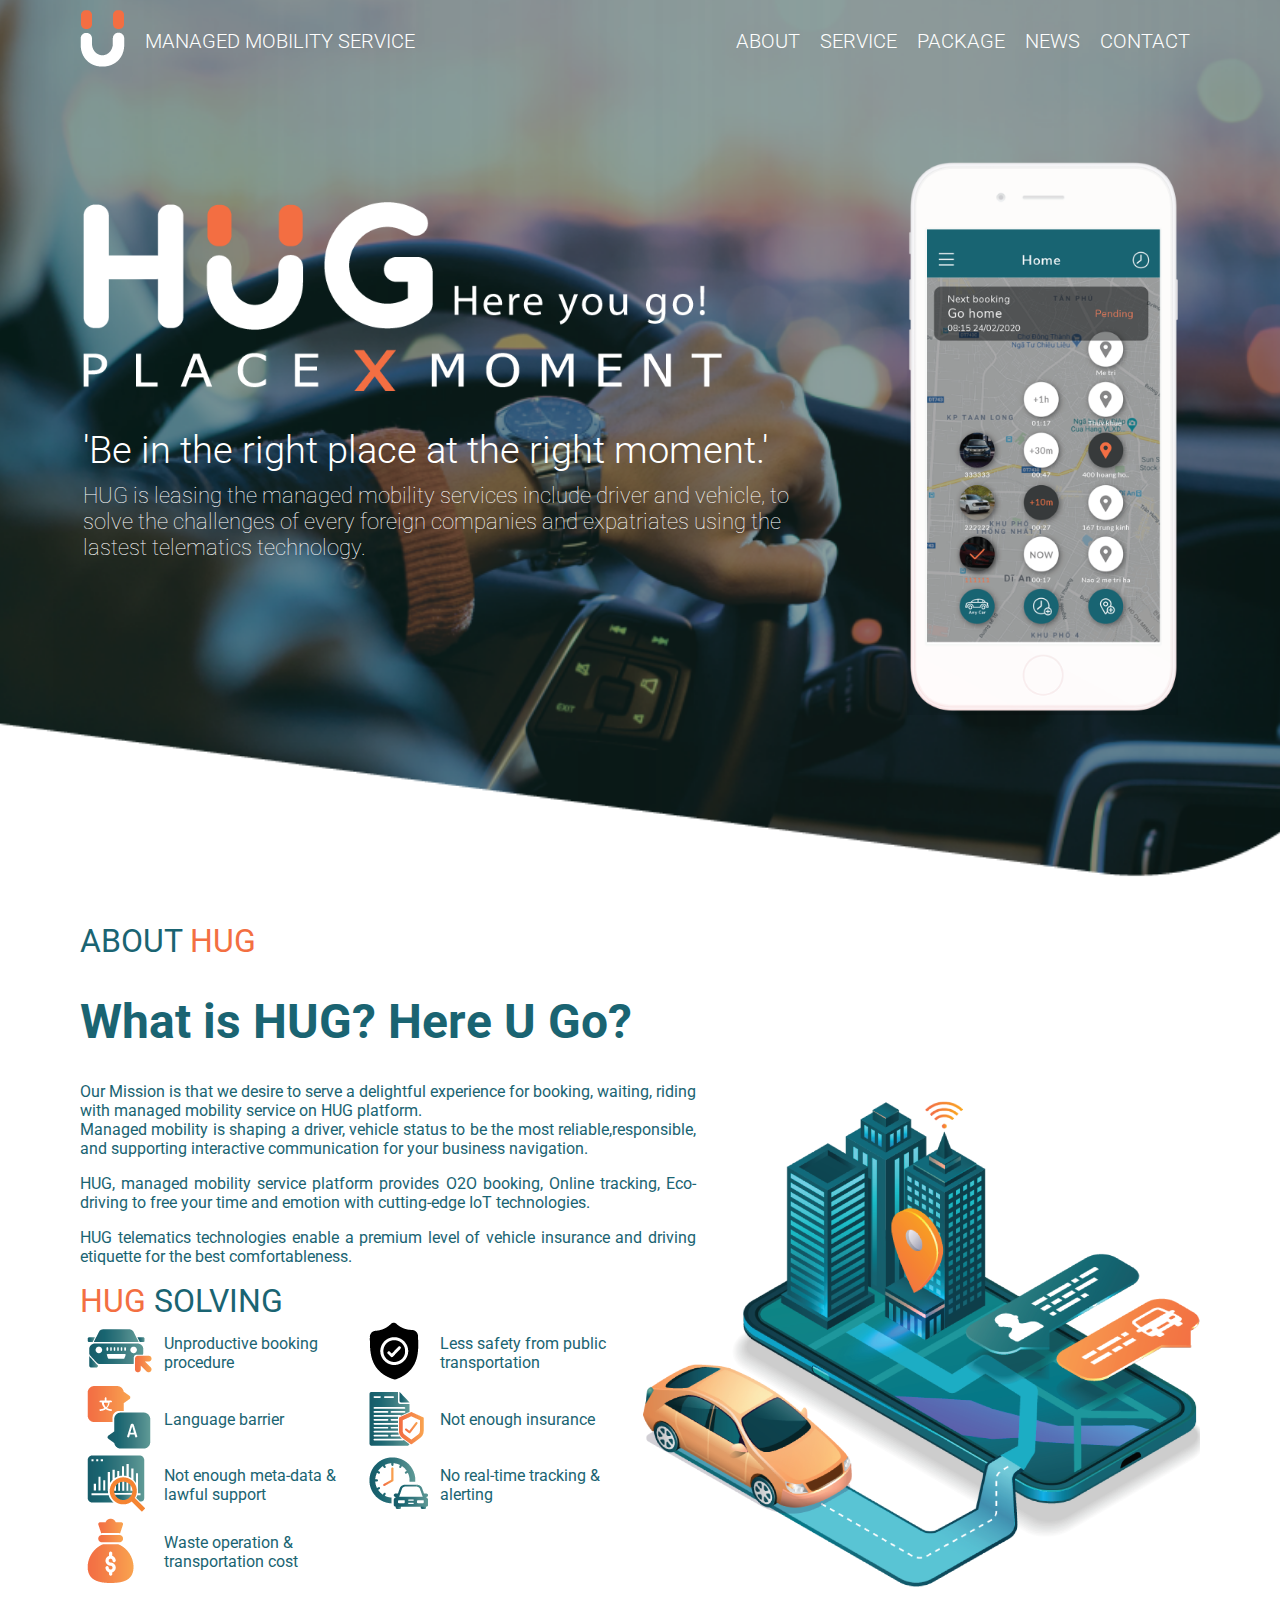
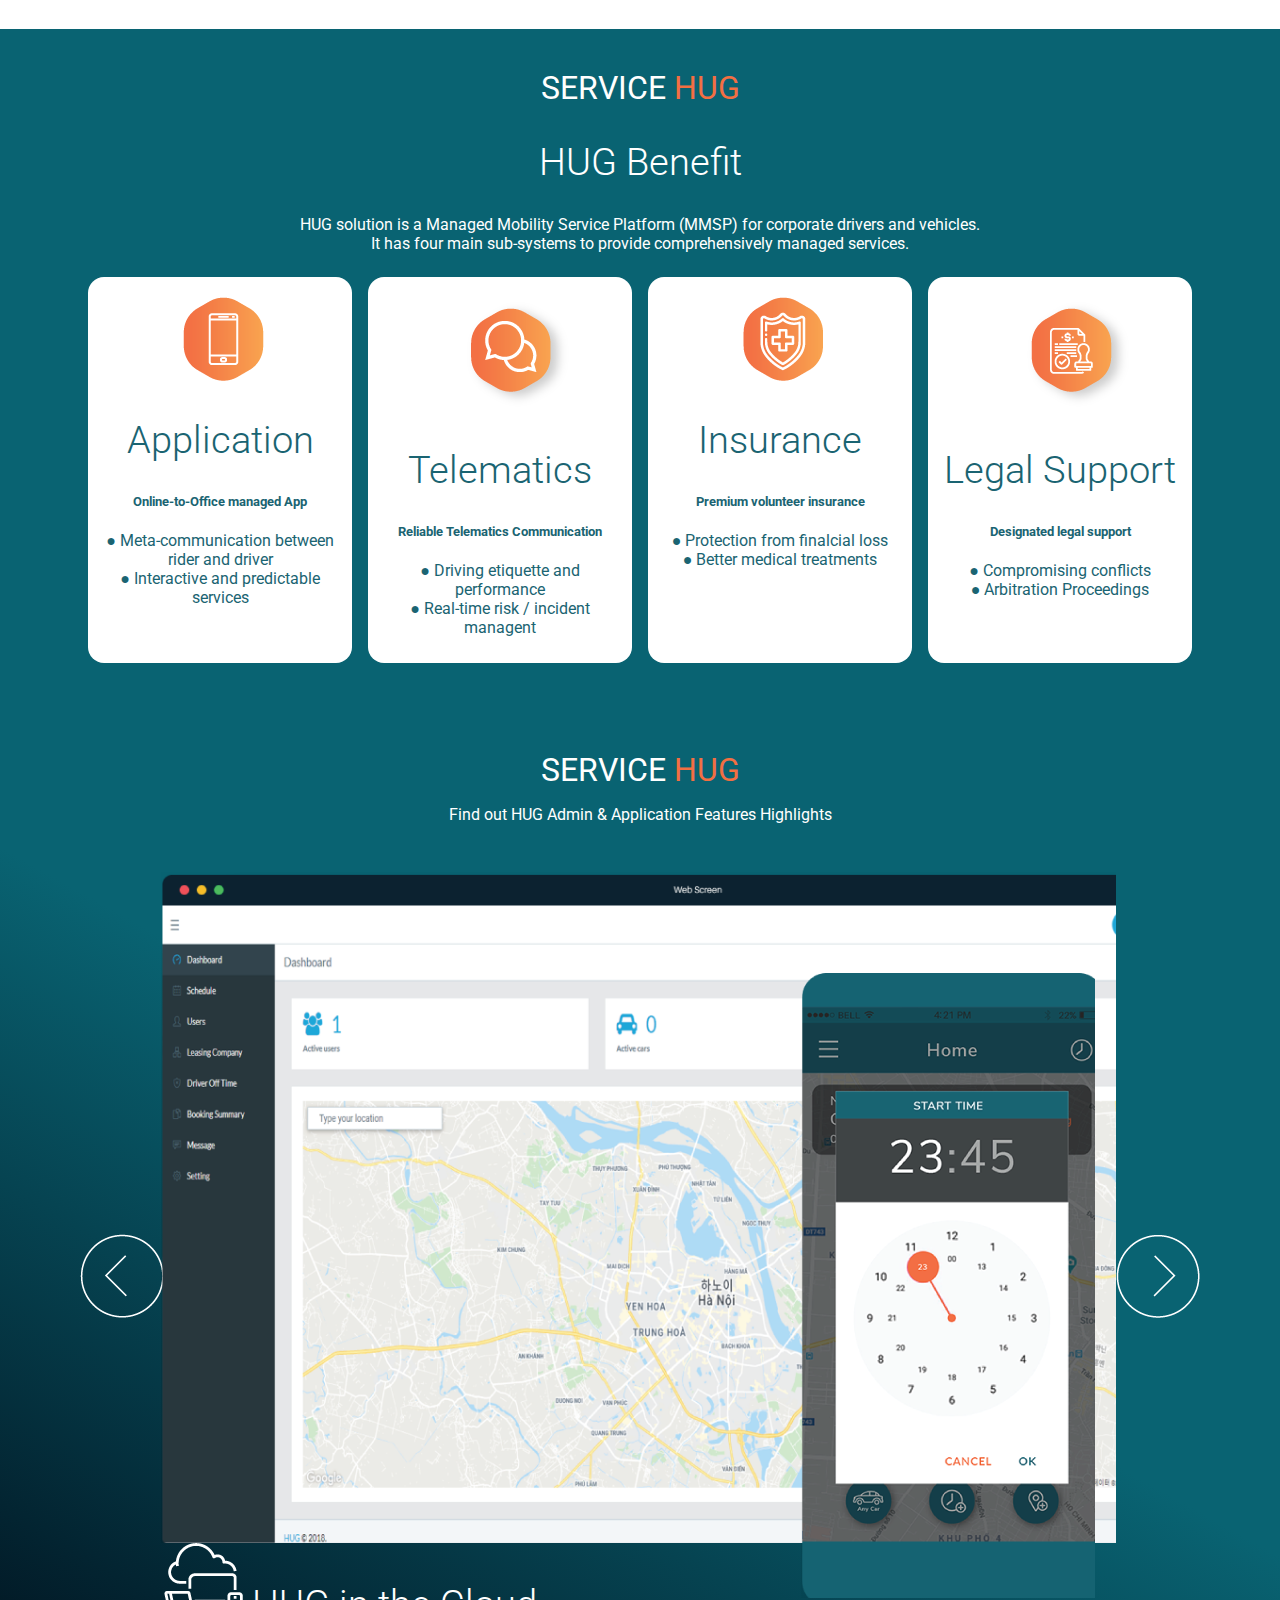
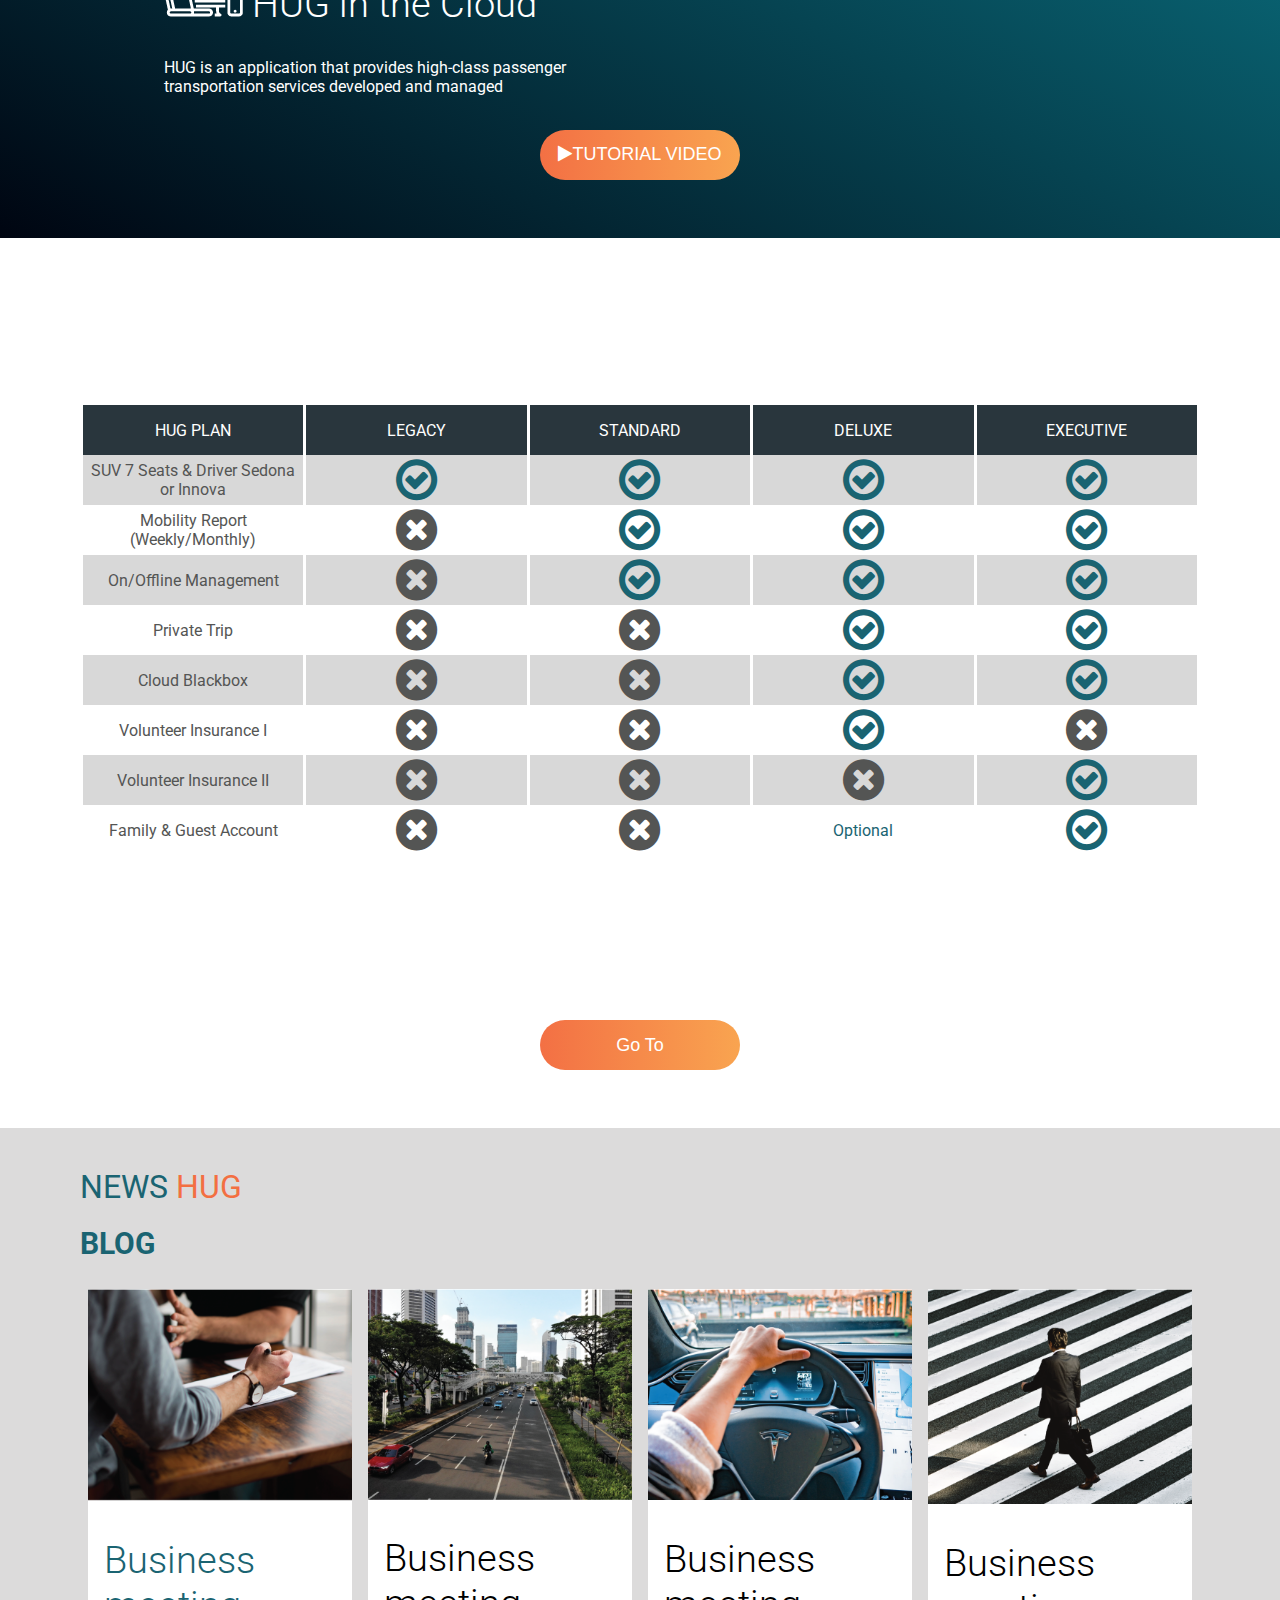
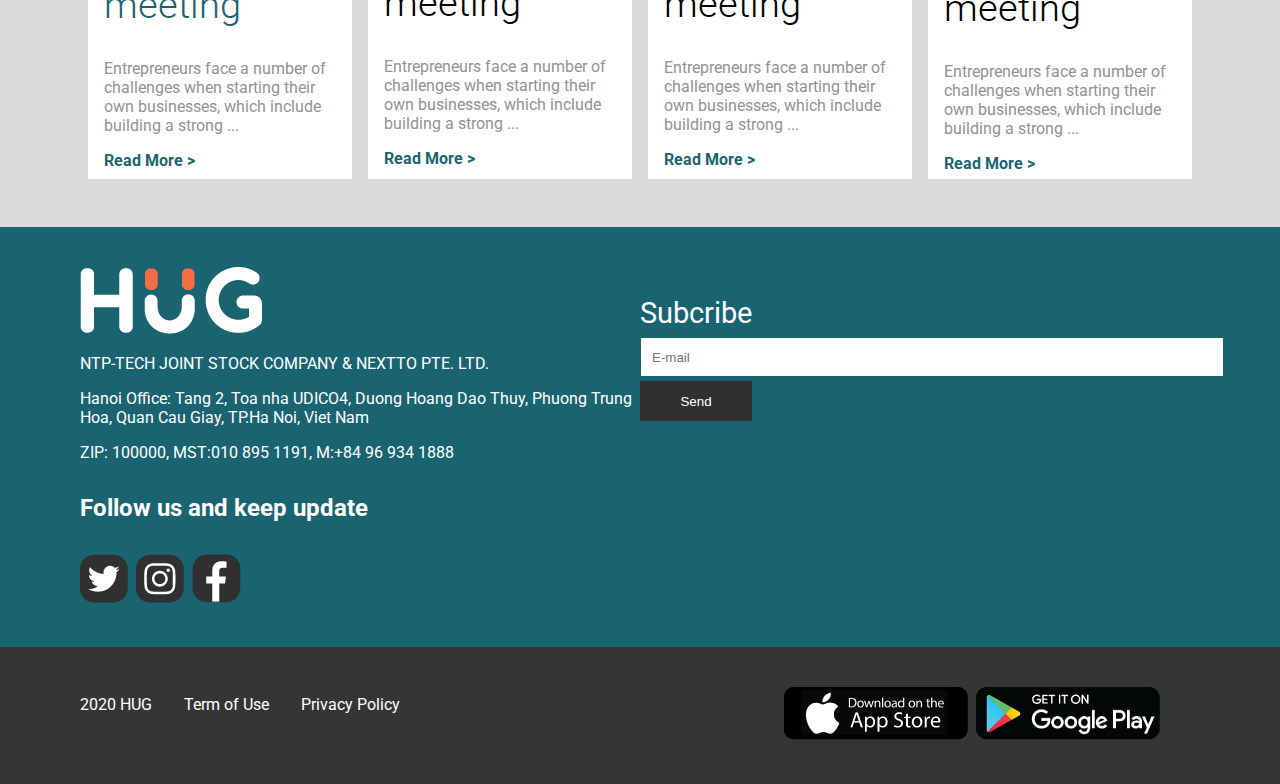
==== commit 270ad25e: "do something" ====
--- a/html/index.html
+++ b/html/index.html
@@ -1,566 +1,579 @@
-<!DOCTYPE html>
-<html>
-    <head>
-        <link rel="stylesheet" type="text/css" href="../css/style.css">
-        <!--<link href="https://fonts.googleapis.com/css?family=Roboto&display=swap" rel="stylesheet">-->
-        <!--<link href="https://fonts.googleapis.com/css2?family=Roboto:wght@100&display=swap" rel="stylesheet">-->
-        <meta name="viewport" content="width=device-width, initial-scale=1.0">
-    </head>
-    <body>
-        <div class="header">
-            <div class="container header-container">
-                <div class="logo">
-                    <img src="../uploads/1x/72ppi/72ppi/Asset%207.png">
-                </div>
-                <div class="slogan">
-                    MANAGED MOBILITY SERVICE
-                </div>
-                <div class="top-menu">
-                    <ul class="pc-screen">
-                        <li><a href="#about">ABOUT</a></li>
-                        <li><a href="#service">SERVICE</a></li>
-                        <li><a href="#package">PACKAGE</a></li>
-                        <li><a href="#news">NEWS</a></li>
-                        <li><a href="#contact">CONTACT</a></li>
-                    </ul>
-                    <div class="topnav mobile-screen">
-
-                      <div id="topnav">
-                        <a href="#about">ABOUT</a>
-                        <a href="#service">SERVICE</a>
-                        <a href="#package">PACKAGE</a>
-                        <a href="#news">NEWS</a>
-                        <a href="#contact">CONTACT</a>
-                      </div>
-                      <a href="javascript:void(0);" class="icon" onclick="openMobileNav()">
-                        <i class="fa fa-bars"></i>
-                      </a>
-                    </div>
-                </div>
-            </div>
-        </div>
-        <script>
-            function openMobileNav() {
-              var x = document.getElementById("topnav");
-              if (x.style.display === "block") {
-                x.style.display = "none";
-              } else {
-                x.style.display = "block";
-              }
-            }
-        </script>
-        <div class="body">
-            <div class="session banner">
-                <!--<div class="text-center">-->
-                    <img class="banner-img" src="../uploads/1x/72ppi/1920w/Asset%207@1920x.png"/>
-                <!--</div>-->
-
-                <div class="container banner-info">
-                    <table class="pc-screen">
-                        <tr>
-                            <td width="64%">
-                                <!--<div class="header-content-child">-->
-                                <img class="full-logo" src="../uploads/1x/hug_logo_full.png">
-                                <div class="header-content-child">
-                                    <h2>'Be in the right place at the right moment.'</h2>
-                                    <div class="text-light text-large">HUG is leasing the managed mobility services include driver and vehicle,
-                                        to solve the challenges of every foreign companies and expatriates using the lastest telematics technology.</div>
-                                </div>
-                            </td>
-                            <td width="8%"/>
-                            <td width="28%">
-                                <img src="../uploads/1x/72ppi/72ppi/Asset%2010.png">
-                            </td>
-                        </tr>
-                    </table>
-                    <div class="mobile-screen">
-                        <!--<div class="header-content-child">-->
-                        <img src="../uploads/1x/hug_logo_full.png">
-                        <div class="header-content-child">
-                            <h2>'Be in the right place at the right moment.'</h2>
-                            <div class="text-light text-large">HUG is leasing the managed mobility services include driver and vehicle,
-                                to solve the challenges of every foreign companies and expatriates using the lastest telematics technology.</div>
-                        </div>
-                    </div>
-
-
-                </div>
-
-            </div>
-            <div class="session">
-                <a name="about"></a>
-                <div class="container">
-                    <div class="cols">
-                        <div class="col">
-                            <div id="about" class="session-name">
-                                <span>ABOUT</span>
-                                <span>HUG</span>
-                            </div>
-                            <!--<h3 style="color: #1A6472">ABOUT <strong style="color: #F36F42">HUG</strong></h3>-->
-                            <h1>What is HUG? Here U Go?</h1>
-                            <div class="about">
-                                <p>Our Mission is that we desire to serve a delightful experience for booking, waiting, riding with managed mobility service on HUG platform.
-                                <br/>Managed mobility is shaping a driver, vehicle status to be the most reliable,responsible, and supporting interactive communication for your business navigation.</p>
-                                <p>HUG, managed mobility service platform provides O2O booking, Online tracking, Eco-driving to free your time and emotion with cutting-edge IoT technologies.</p>
-                                <p>HUG telematics technologies enable a premium level of vehicle insurance and driving etiquette for the best comfortableness.</p>
-                            </div>
-
-                            <!--<img style="margin-top: 50px" src="../uploads/1x/72ppi/Asset%2017.png">-->
-                            <!--<div>-->
-                                <!--<div></div>-->
-                            <!--</div>-->
-                            <div class="session-name-invert">
-                                <span>HUG</span>
-                                <span>SOLVING</span>
-                            </div>
-                            <table class="introduce">
-                                <tr>
-                                    <td width="12%"><img src="../uploads/1x/72ppi/72ppi/Asset%2018.png"></td>
-                                    <td width="38%">Unproductive booking procedure</td>
-                                    <td width="12%"><img src="../uploads/1x/72ppi/72ppi/Asset%2020.png"></td>
-                                    <td width="38%">Less safety from public transportation</td>
-                                </tr>
-                                <tr>
-                                    <td><img src="../uploads/1x/72ppi/72ppi/Asset%2022.png"></td>
-                                    <td>Language barrier</td>
-                                    <td><img src="../uploads/1x/72ppi/72ppi/Asset%2021.png"></td>
-                                    <td>Not enough insurance</td>
-                                </tr>
-                                <tr>
-                                    <td><img src="../uploads/1x/72ppi/72ppi/Asset%2024.png"></td>
-                                    <td>Not enough meta-data & lawful support</td>
-                                    <td><img src="../uploads/1x/72ppi/72ppi/Asset%2025.png"></td>
-                                    <td>No real-time tracking & alerting</td>
-                                </tr>
-                                <tr>
-                                    <td><img src="../uploads/1x/72ppi/72ppi/Asset%2026.png"></td>
-                                    <td>Waste operation & transportation cost</td>
-                                    <td></td>
-                                    <td></td>
-                                </tr>
-                            </table>
-                        </div>
-                        <div class="col feature-image">
-
-
-                            <div class="">
-                                <img id="car" src="../uploads/1x/72ppi/Asset%2015.png" >
-                            </div>
-
-                        </div>
-                    </div>
-                </div>
-            </div>
-
-            <div class="session background-primary">
-                <a name="service"></a>
-                <div class="container">
-                    <div class="text-center">
-                        <div id="service" class="session-name">
-                            <span>SERVICE</span>
-                            <span>HUG</span>
-                        </div>
-                        <h2>HUG Benefit</h2>
-                        <p>
-                            HUG solution is a Managed Mobility Service Platform (MMSP) for corporate drivers and vehicles.<br/>
-                            It has four main sub-systems to provide comprehensively managed services.
-                        </p>
-                    </div>
-                    <div class="programs">
-                        <div class="program-card">
-                            <img src="../uploads/1x/72ppi/72ppi/app.png">
-                            <h2>Application</h2>
-                            <h5>Online-to-Office managed App</h5>
-                            <p>
-                                <span>Meta-communication between rider and driver</span>
-                                <span>Interactive and predictable services</span>
-                            </p>
-
-
-                        </div>
-                        <div class="program-card">
-                            <img src="../uploads/1x/72ppi/72ppi/telematics.png">
-                            <h2>Telematics</h2>
-                            <h5>Reliable Telematics Communication</h5>
-                            <p>
-                                <span>Driving etiquette and performance</span>
-                                <span>Real-time risk / incident managent</span>
-                            </p>
-                        </div>
-                        <div class="program-card">
-                            <img src="../uploads/1x/72ppi/72ppi/insurance.png">
-                            <h2>Insurance</h2>
-                            <h5>Premium volunteer insurance</h5>
-                            <p>
-                                <span>Protection from finalcial loss</span>
-                                <span>Better medical treatments</span>
-                            </p>
-                        </div>
-                        <div class="program-card">
-                             <img src="../uploads/1x/72ppi/72ppi/legal.png">
-                            <h2>Legal Support</h2>
-                            <h5>Designated legal support</h5>
-                            <p>
-                                <span>Compromising conflicts</span>
-                                <span>Arbitration Proceedings</span>
-                            </p>
-                        </div>
-                    </div>
-                </div>
-<!--            </div>-->
-<!--            <div class="session background-primary">-->
-                <div class="container">
-                    <div class="text-center">
-                        <div class="session-name">
-                            <span>SERVICE</span>
-                            <span>HUG</span>
-                        </div>
-                        <p>
-                            Find out HUG Admin & Application Features Highlights
-                        </p>
-                    </div>
-                    <div class="pc-screen">
-                        <div class="features">
-                            <img src="../uploads/1x/72ppi/72ppi/Asset%208.png">
-                            <div class="feature">
-                                <div class="feature-item">
-                                    <div style="float: right; background: url('../uploads/1x/72ppi/web.png'); width: 96%; background-size: cover; padding: 1.3em;">
-    <!--                                    <img src="../uploads/1x/72ppi/web.png">-->
-                                        <div style="float: right; position: relative; top: 5em;">
-                                            <img src="../uploads/1x/72ppi/phone-s.png">
-                                        </div>
-                                    </div>
-                                    <div class="feature-info">
-                                        <h2><img src="../uploads/1x/72ppi/com-and-cloud.png"> HUG in the Cloud</h2>
-                                        <p>HUG is an application that provides high-class passenger transportation services developed and managed </p>
-                                    </div>
-                                </div>
-                            </div>
-    <!--                        <div class="feature">-->
-    <!--                            <h1>Feature B</h1>-->
-    <!--                            <p>Lorem Ipsum</p>-->
-    <!--                        </div>-->
-    <!--                        <div class="feature">-->
-    <!--                            <h1>Feature C</h1>-->
-    <!--                            <p>Lorem Ipsum</p>-->
-    <!--                        </div>-->
-    <!--                        <div class="feature">-->
-    <!--                            <h1>Feature D</h1>-->
-    <!--                            <p>Lorem Ipsum</p>-->
-    <!--                        </div>-->
-                            <img src="../uploads/1x/72ppi/72ppi/Asset%209.png">
-                        </div>
-                    </div>
-                    <div class="mobile-screen">
-                        <div class="features">
-                            <img src="../uploads/1x/72ppi/mo-left.png" style="width: 50px">
-                            <div class="feature">
-                                <div class="feature-item">
-                                    <div style="float: right; background: url('../uploads/1x/72ppi/mo-web.png'); width: 96%;
-                                    background-size: cover; padding: 0.5em 0.1em 3em 0.5em; margin-right: 0.1em">
-    <!--                                    <img src="../uploads/1x/72ppi/web.png">-->
-                                        <div style="float: right; position: relative; top: 5em;">
-                                            <img src="../uploads/1x/72ppi/mo-phone.png">
-                                        </div>
-                                    </div>
-                                    <div class="feature-info" style="width: 120%">
-                                        <h2><img src="../uploads/1x/72ppi/mo-com-cloud.png"> HUG in the Cloud</h2>
-                                        <p>HUG is an application that provides high-class passenger transportation services developed and managed </p>
-                                    </div>
-                                </div>
-                            </div>
-    <!--                        <div class="feature">-->
-    <!--                            <h1>Feature B</h1>-->
-    <!--                            <p>Lorem Ipsum</p>-->
-    <!--                        </div>-->
-    <!--                        <div class="feature">-->
-    <!--                            <h1>Feature C</h1>-->
-    <!--                            <p>Lorem Ipsum</p>-->
-    <!--                        </div>-->
-    <!--                        <div class="feature">-->
-    <!--                            <h1>Feature D</h1>-->
-    <!--                            <p>Lorem Ipsum</p>-->
-    <!--                        </div>-->
-                            <img src="../uploads/1x/72ppi/mo-right.png" style="width: 50px">
-                        </div>
-                    </div>
-                    <div class="text-center">
-                        <button type="button" class="btn-primary"><i class="fa fa-play"></i>TUTORIAL VIDEO</button>
-                    </div>
-                </div>
-            </div>
-            <div class="session background-third">
-                <div class="container">
-                    <div id="package" class="table-hug">
-                        <div>
-                            <h2>Service Package</h2>
-                            <div>Find out HUG Service Package Coverage</div>
-                        </div>
-                        <div class="pc-screen-1">
-                            <table class="packages">
-                                <thead>
-                                    <tr>
-                                        <th>HUG PLAN</th>
-                                        <th>LEGACY</th>
-                                        <th>STANDARD</th>
-                                        <th>DELUXE</th>
-                                        <th>EXECUTIVE</th>
-                                    </tr>
-                                </thead>
-                                <tbody>
-                                <tr>
-                                    <td>SUV 7 Seats & Driver Sedona or Innova</td>
-                                    <td><i class="fa fa-check-circle-o fa-3x"></i></td>
-                                    <td><i class="fa fa-check-circle-o fa-3x"></i></td>
-                                    <td><i class="fa fa-check-circle-o fa-3x"></i></td>
-                                    <td><i class="fa fa-check-circle-o fa-3x"></i></td>
-                                </tr>
-                                <tr>
-                                    <td>Mobility Report (Weekly/Monthly)</td>
-                                    <td><i class="fa fa-times-circle fa-3x"></i></td>
-                                    <td><i class="fa fa-check-circle-o fa-3x"></i></td>
-                                    <td><i class="fa fa-check-circle-o fa-3x"></i></td>
-                                    <td><i class="fa fa-check-circle-o fa-3x"></i></td>
-                                </tr>
-                                <tr>
-                                    <td>On/Offline Management</td>
-                                    <td><i class="fa fa-times-circle fa-3x"></i></td>
-                                    <td><i class="fa fa-check-circle-o fa-3x"></i></td>
-                                    <td><i class="fa fa-check-circle-o fa-3x"></i></td>
-                                    <td><i class="fa fa-check-circle-o fa-3x"></i></td>
-                                </tr>
-                                <tr>
-                                    <td>Private Trip</td>
-                                    <td><i class="fa fa-times-circle fa-3x"></i></td>
-                                    <td><i class="fa fa-times-circle fa-3x"></i></td>
-                                    <td><i class="fa fa-check-circle-o fa-3x"></i></td>
-                                    <td><i class="fa fa-check-circle-o fa-3x"></i></td>
-                                </tr>
-                                <tr>
-                                    <td>Cloud Blackbox</td>
-                                    <td><i class="fa fa-times-circle fa-3x"></i></td>
-                                    <td><i class="fa fa-times-circle fa-3x"></i></td>
-                                    <td><i class="fa fa-check-circle-o fa-3x"></i></td>
-                                    <td><i class="fa fa-check-circle-o fa-3x"></i></td>
-                                </tr>
-                                <tr>
-                                    <td>Volunteer Insurance I</td>
-                                    <td><i class="fa fa-times-circle fa-3x"></i></td>
-                                    <td><i class="fa fa-times-circle fa-3x"></i></td>
-                                    <td><i class="fa fa-check-circle-o fa-3x"></i></td>
-                                    <td><i class="fa fa-times-circle fa-3x"></i></td>
-                                </tr>
-                                <tr>
-                                    <td>Volunteer Insurance II</td>
-                                    <td><i class="fa fa-times-circle fa-3x"></i></td>
-                                    <td><i class="fa fa-times-circle fa-3x"></i></td>
-                                    <td><i class="fa fa-times-circle fa-3x"></i></td>
-                                    <td><i class="fa fa-check-circle-o fa-3x"></i></td>
-                                </tr>
-                                <tr>
-                                    <td>Family & Guest Account</td>
-                                    <td><i class="fa fa-times-circle fa-3x"></i></td>
-                                    <td><i class="fa fa-times-circle fa-3x"></i></td>
-                                    <td><span>Optional</span></td>
-                                    <td><i class="fa fa-check-circle-o fa-3x"></i></td>
-                                </tr>
-                                </tbody>
-                            </table>
-                        </div>
-                        <div class="mobile-screen">
-                            <table class="packages">
-                                <thead>
-                                    <tr>
-                                        <th>HUG PLAN</th>
-                                        <th>LEGACY</th>
-                                        <th>STANDARD</th>
-                                        <th>DELUXE</th>
-                                        <th>EXECUTIVE</th>
-                                    </tr>
-                                </thead>
-                                <tbody>
-                                <tr>
-                                    <td>SUV 7 Seats & Driver Sedona or Innova</td>
-                                    <td><i class="fa fa-check-circle-o fa-3x"></i></td>
-                                    <td><i class="fa fa-check-circle-o fa-3x"></i></td>
-                                    <td><i class="fa fa-check-circle-o fa-3x"></i></td>
-                                    <td><i class="fa fa-check-circle-o fa-3x"></i></td>
-                                </tr>
-                                <tr>
-                                    <td>Mobility Report (Weekly/Monthly)</td>
-                                    <td><i class="fa fa-times-circle fa-3x"></i></td>
-                                    <td><i class="fa fa-check-circle-o fa-3x"></i></td>
-                                    <td><i class="fa fa-check-circle-o fa-3x"></i></td>
-                                    <td><i class="fa fa-check-circle-o fa-3x"></i></td>
-                                </tr>
-                                <tr>
-                                    <td>On/Offline Management</td>
-                                    <td><i class="fa fa-times-circle fa-3x"></i></td>
-                                    <td><i class="fa fa-check-circle-o fa-3x"></i></td>
-                                    <td><i class="fa fa-check-circle-o fa-3x"></i></td>
-                                    <td><i class="fa fa-check-circle-o fa-3x"></i></td>
-                                </tr>
-                                <tr>
-                                    <td>Private Trip</td>
-                                    <td><i class="fa fa-times-circle fa-3x"></i></td>
-                                    <td><i class="fa fa-times-circle fa-3x"></i></td>
-                                    <td><i class="fa fa-check-circle-o fa-3x"></i></td>
-                                    <td><i class="fa fa-check-circle-o fa-3x"></i></td>
-                                </tr>
-                                <tr>
-                                    <td>Cloud Blackbox</td>
-                                    <td><i class="fa fa-times-circle fa-3x"></i></td>
-                                    <td><i class="fa fa-times-circle fa-3x"></i></td>
-                                    <td><i class="fa fa-check-circle-o fa-3x"></i></td>
-                                    <td><i class="fa fa-check-circle-o fa-3x"></i></td>
-                                </tr>
-                                <tr>
-                                    <td>Volunteer Insurance I</td>
-                                    <td><i class="fa fa-times-circle fa-3x"></i></td>
-                                    <td><i class="fa fa-times-circle fa-3x"></i></td>
-                                    <td><i class="fa fa-check-circle-o fa-3x"></i></td>
-                                    <td><i class="fa fa-times-circle fa-3x"></i></td>
-                                </tr>
-                                <tr>
-                                    <td>Volunteer Insurance II</td>
-                                    <td><i class="fa fa-times-circle fa-3x"></i></td>
-                                    <td><i class="fa fa-times-circle fa-3x"></i></td>
-                                    <td><i class="fa fa-times-circle fa-3x"></i></td>
-                                    <td><i class="fa fa-check-circle-o fa-3x"></i></td>
-                                </tr>
-                                <tr>
-                                    <td>Family & Guest Account</td>
-                                    <td><i class="fa fa-times-circle fa-3x"></i></td>
-                                    <td><i class="fa fa-times-circle fa-3x"></i></td>
-                                    <td><span>Optional</span></td>
-                                    <td><i class="fa fa-check-circle-o fa-3x"></i></td>
-                                </tr>
-                                </tbody>
-                            </table>
-                        </div>
-                        <div>
-                            <h2>Quotation Consultancy</h2>
-                            <div>
-                                Do you have more than 100 cars?
-                                <br/>
-                                Please contract us for an individual offer.
-                            </div>
-                            <button type="button" class="btn-primary">Go To</button>
-                        </div>
-                    </div>
-                </div>
-            </div>
-            <div class="news-blog" id="news">
-                <div class="session">
-                    <div class="container">
-                        <div class="session-name">
-                            <span>NEWS</span>
-                            <span>HUG</span>
-                        </div>
-                        <h1>BLOG</h1>
-                        <div class="programs">
-                            <div class="program-card">
-                                <img src="../uploads/1x/72ppi/human.png">
-                                <div class="content">
-                                    <h2>Business meeting</h2>
-                                    <p>Entrepreneurs face a number of challenges
-                                        when starting their own businesses,
-                                        which include building a strong ...</p>
-                                    <a href="#">Read More ></a>
-                                </div>
-                            </div>
-                            <div class="program-card">
-                                <img src="../uploads/1x/72ppi/street.png">
-                                <div class="content">
-                                    <h2>Business meeting</h2>
-                                    <p>Entrepreneurs face a number of challenges
-                                        when starting their own businesses,
-                                        which include building a strong ...</p>
-                                    <a href="#">Read More ></a>
-                                </div>
-                            </div>
-                            <div class="program-card">
-                                <img src="../uploads/1x/72ppi/drive.png">
-                                <div class="content">
-                                    <h2>Business meeting</h2>
-                                    <p>Entrepreneurs face a number of challenges
-                                        when starting their own businesses,
-                                        which include building a strong ...</p>
-                                    <a href="#">Read More ></a>
-                                </div>
-                            </div>
-                            <div class="program-card">
-                                <img src="../uploads/1x/72ppi/walking.png">
-                                <div class="content">
-                                    <h2>Business meeting</h2>
-                                    <p>Entrepreneurs face a number of challenges
-                                        when starting their own businesses,
-                                        which include building a strong ...</p>
-                                    <a href="#">Read More ></a>
-                                </div>
-                            </div>
-                        </div>
-                    </div>
-                </div>
-            </div>
-            <div class="footer">
-                <div class="session">
-                    <div class="container">
-                        <div id="contact" class="footer-info column">
-                            <div class="hidden subcribe-2 column-right">
-                                <p>Subcribe</p>
-                                <input placeholder="E-mail">
-                                <button type="button">Send</button>
-                            </div>
-                            <div class="logo column-left">
-                                <img src="../uploads/1x/72ppi/72ppi/Asset%201.png">
-                                <p>NTP-TECH JOINT STOCK COMPANY & NEXTTO PTE. LTD.</p>
-                                <p>Hanoi Office: Tang 2, Toa nha UDICO4, Duong Hoang Dao Thuy, Phuong Trung Hoa, Quan Cau Giay, TP.Ha Noi, Viet Nam</p>
-                                <p>ZIP: 100000, MST:010 895 1191, M:+84 96 934 1888</p>
-                                <h4>Follow us and keep update</h4>
-                                <ul>
-                                    <li><a href="https://www.twitter.com"><img src="../uploads/1x/72ppi/72ppi/twt.png"></a></li>
-                                    <li><a href="https://www.instagarm.com"><img src="../uploads/1x/72ppi/72ppi/Asset%204.png"></a></li>
-                                    <li><a href="https://www.facebook.com"><img src="../uploads/1x/72ppi/72ppi/Asset%205.png"></a></li>
-                                </ul>
-                            </div>
-                            <div class="hidden column-left">
-                                <h4>Get the App</h4>
-                                <ul>
-                                    <li><a href="#"><img src="../uploads/1x/72ppi/app-store_1.png"></a></li>
-                                    <li><a href="#"><img src="../uploads/1x/72ppi/ch-play_1.png"></a></li>
-                                </ul>
-                            </div>
-                            <div class="subcribe column-right">
-                                <p>Subcribe</p>
-                                <input placeholder="E-mail">
-                                <button type="button">Send</button>
-                            </div>
-                        </div>
-                    </div>
-                </div>
-                <div class="footer-footer">
-                    <div class="session">
-                        <div class="container">
-                            <div class="footer-info column">
-                                <div class="column-left">
-                                    <ul>
-                                        <li>2020 HUG</li>
-                                        <li>Term of Use</li>
-                                        <li>Privacy Policy</li>
-                                    </ul>
-                                </div>
-                                <div class="column-right">
-                                    <ul>
-                                        <li><a href="#"><img src="../uploads/1x/72ppi/app-store_1.png"></a></li>
-                                        <li><a href="#"><img src="../uploads/1x/72ppi/ch-play_1.png"></a></li>
-                                    </ul>
-                                </div>
-                            </div>
-                        </div>
-                    </div>
-                </div>
-            </div>
-        </div>
-    </body>
+<!DOCTYPE html>
+<html>
+    <head>
+        <link rel="stylesheet" type="text/css" href="../css/style.css">
+        <!--<link href="https://fonts.googleapis.com/css?family=Roboto&display=swap" rel="stylesheet">-->
+        <!--<link href="https://fonts.googleapis.com/css2?family=Roboto:wght@100&display=swap" rel="stylesheet">-->
+        <meta name="viewport" content="width=device-width, initial-scale=1.0">
+    </head>
+    <body>
+        <div class="header">
+            <div class="container header-container">
+                <div class="logo">
+                    <img src="../uploads/1x/72ppi/72ppi/Asset%207.png">
+                </div>
+                <div class="slogan">
+                    MANAGED MOBILITY SERVICE
+                </div>
+                <div class="top-menu">
+                    <ul class="pc-screen">
+                        <li><a href="#about">ABOUT</a></li>
+                        <li><a href="#service">SERVICE</a></li>
+                        <li><a href="#package">PACKAGE</a></li>
+                        <li><a href="#news">NEWS</a></li>
+                        <li><a href="#contact">CONTACT</a></li>
+                    </ul>
+                    <div class="topnav mobile-screen">
+
+                      <div id="topnav">
+                        <a href="#about">ABOUT</a>
+                        <a href="#service">SERVICE</a>
+                        <a href="#package">PACKAGE</a>
+                        <a href="#news">NEWS</a>
+                        <a href="#contact">CONTACT</a>
+                      </div>
+                      <a href="javascript:void(0);" class="icon" onclick="openMobileNav()">
+                        <i class="fa fa-bars"></i>
+                      </a>
+                    </div>
+                </div>
+            </div>
+        </div>
+        <script>
+            function openMobileNav() {
+              var x = document.getElementById("topnav");
+              if (x.style.display === "block") {
+                x.style.display = "none";
+              } else {
+                x.style.display = "block";
+              }
+            }
+        </script>
+        <div class="body">
+            <div class="session banner">
+                <!--<div class="text-center">-->
+                    <img class="banner-img" src="../uploads/1x/72ppi/1920w/Asset%207@1920x.png"/>
+                <!--</div>-->
+
+                <div class="container banner-info">
+                    <table class="pc-screen">
+                        <tr>
+                            <td width="64%">
+                                <!--<div class="header-content-child">-->
+                                <img class="full-logo" src="../uploads/1x/hug_logo_full.png">
+                                <div class="header-content-child">
+                                    <h2>'Be in the right place at the right moment.'</h2>
+                                    <div class="text-light text-large">HUG is leasing the managed mobility services include driver and vehicle,
+                                        to solve the challenges of every foreign companies and expatriates using the lastest telematics technology.</div>
+                                </div>
+                            </td>
+                            <td width="8%"/>
+                            <td width="28%">
+                                <img src="../uploads/1x/72ppi/72ppi/Asset%2010.png">
+                            </td>
+                        </tr>
+                    </table>
+                    <div class="mobile-screen">
+                        <!--<div class="header-content-child">-->
+                        <img src="../uploads/1x/hug_logo_full.png">
+                        <div class="header-content-child">
+                            <h2>'Be in the right place at the right moment.'</h2>
+                            <div class="text-light text-large">HUG is leasing the managed mobility services include driver and vehicle,
+                                to solve the challenges of every foreign companies and expatriates using the lastest telematics technology.</div>
+                        </div>
+                    </div>
+
+
+                </div>
+
+            </div>
+            <a name="about"/>
+            <div class="session">
+                <div class="container">
+                    <div class="cols">
+                        <div class="col">
+                            <div id="about" class="session-name">
+                                <span>ABOUT</span>
+                                <span>HUG</span>
+                            </div>
+                            <!--<h3 style="color: #1A6472">ABOUT <strong style="color: #F36F42">HUG</strong></h3>-->
+                            <h1>What is HUG? Here U Go?</h1>
+                            <div class="about">
+                                <p>Our Mission is that we desire to serve a delightful experience for booking, waiting, riding with managed mobility service on HUG platform.
+                                <br/>Managed mobility is shaping a driver, vehicle status to be the most reliable,responsible, and supporting interactive communication for your business navigation.</p>
+                                <p>HUG, managed mobility service platform provides O2O booking, Online tracking, Eco-driving to free your time and emotion with cutting-edge IoT technologies.</p>
+                                <p>HUG telematics technologies enable a premium level of vehicle insurance and driving etiquette for the best comfortableness.</p>
+                            </div>
+
+                            <!--<img style="margin-top: 50px" src="../uploads/1x/72ppi/Asset%2017.png">-->
+                            <!--<div>-->
+                                <!--<div></div>-->
+                            <!--</div>-->
+                            <div class="session-name-invert">
+                                <span>HUG</span>
+                                <span>SOLVING</span>
+                            </div>
+                            <table class="introduce">
+                                <tr>
+                                    <td width="12%"><img src="../uploads/1x/72ppi/72ppi/Asset%2018.png"></td>
+                                    <td width="38%">Unproductive booking procedure</td>
+                                    <td width="12%"><img src="../uploads/1x/72ppi/72ppi/Asset%2020.png"></td>
+                                    <td width="38%">Less safety from public transportation</td>
+                                </tr>
+                                <tr>
+                                    <td><img src="../uploads/1x/72ppi/72ppi/Asset%2022.png"></td>
+                                    <td>Language barrier</td>
+                                    <td><img src="../uploads/1x/72ppi/72ppi/Asset%2021.png"></td>
+                                    <td>Not enough insurance</td>
+                                </tr>
+                                <tr>
+                                    <td><img src="../uploads/1x/72ppi/72ppi/Asset%2024.png"></td>
+                                    <td>Not enough meta-data & lawful support</td>
+                                    <td><img src="../uploads/1x/72ppi/72ppi/Asset%2025.png"></td>
+                                    <td>No real-time tracking & alerting</td>
+                                </tr>
+                                <tr>
+                                    <td><img src="../uploads/1x/72ppi/72ppi/Asset%2026.png"></td>
+                                    <td>Waste operation & transportation cost</td>
+                                    <td></td>
+                                    <td></td>
+                                </tr>
+                            </table>
+                        </div>
+                        <div class="col feature-image">
+
+
+                            <div class="">
+                                <img id="car" src="../uploads/1x/72ppi/Asset%2015.png" >
+                            </div>
+
+                        </div>
+                    </div>
+                </div>
+            </div>
+            <a name="service"/>
+            <div class="session background-primary">
+                <div class="container">
+                    <div class="text-center">
+                        <div id="service" class="session-name">
+                            <span>SERVICE</span>
+                            <span>HUG</span>
+                        </div>
+                        <h2>HUG Benefit</h2>
+                        <p>
+                            HUG solution is a Managed Mobility Service Platform (MMSP) for corporate drivers and vehicles.<br/>
+                            It has four main sub-systems to provide comprehensively managed services.
+                        </p>
+                    </div>
+                    <div class="programs">
+                        <div class="program-card">
+                            <div class="program-icon">
+                                <img class="original" src="../uploads/1x/72ppi/72ppi/app.png">
+                            </div>
+
+                            <h2>Application</h2>
+                            <h5>Online-to-Office managed App</h5>
+                            <p>
+                                <span>Meta-communication between rider and driver</span>
+                                <span>Interactive and predictable services</span>
+                            </p>
+
+
+                        </div>
+                        <div class="program-card">
+                            <div class="program-icon">
+                                <img class="original" src="../uploads/1x/72ppi/72ppi/telematics.png">
+                            </div>
+                            <h2>Telematics</h2>
+                            <h5>Reliable Telematics Communication</h5>
+                            <p>
+                                <span>Driving etiquette and performance</span>
+                                <span>Real-time risk / incident managent</span>
+                            </p>
+                        </div>
+                        <div class="program-card">
+                            <div class="program-icon">
+                                <img class="original" src="../uploads/1x/72ppi/72ppi/insurance.png">
+                            </div>
+                            <h2>Insurance</h2>
+                            <h5>Premium volunteer insurance</h5>
+                            <p>
+                                <span>Protection from finalcial loss</span>
+                                <span>Better medical treatments</span>
+                            </p>
+                        </div>
+                        <div class="program-card">
+                             <div class="program-icon">
+                                 <img class="original" src="../uploads/1x/72ppi/72ppi/legal.png">
+                             </div>
+                            <h2>Legal Support</h2>
+                            <h5>Designated legal support</h5>
+                            <p>
+                                <span>Compromising conflicts</span>
+                                <span>Arbitration Proceedings</span>
+                            </p>
+                        </div>
+                    </div>
+                </div>
+<!--            </div>-->
+<!--            <div class="session background-primary">-->
+                <div class="container">
+                    <div class="text-center">
+                        <div class="session-name">
+                            <span>SERVICE</span>
+                            <span>HUG</span>
+                        </div>
+                        <p>
+                            Find out HUG Admin & Application Features Highlights
+                        </p>
+                    </div>
+                    <div class="pc-screen">
+                        <div class="features">
+                            <img src="../uploads/1x/72ppi/72ppi/Asset%208.png">
+                            <div class="feature">
+                                <div class="feature-item">
+                                    <div style="float: right; background: url('../uploads/1x/72ppi/web.png'); width: 96%; background-size: cover; padding: 1.3em;">
+    <!--                                    <img src="../uploads/1x/72ppi/web.png">-->
+                                        <div style="float: right; position: relative; top: 5em;">
+                                            <img src="../uploads/1x/72ppi/phone-s.png">
+                                        </div>
+                                    </div>
+                                    <div class="feature-info">
+                                        <h2><img class="original" src="../uploads/1x/72ppi/com-and-cloud.png"> HUG in the Cloud</h2>
+                                        <p>HUG is an application that provides high-class passenger transportation services developed and managed </p>
+                                    </div>
+                                </div>
+                            </div>
+    <!--                        <div class="feature">-->
+    <!--                            <h1>Feature B</h1>-->
+    <!--                            <p>Lorem Ipsum</p>-->
+    <!--                        </div>-->
+    <!--                        <div class="feature">-->
+    <!--                            <h1>Feature C</h1>-->
+    <!--                            <p>Lorem Ipsum</p>-->
+    <!--                        </div>-->
+    <!--                        <div class="feature">-->
+    <!--                            <h1>Feature D</h1>-->
+    <!--                            <p>Lorem Ipsum</p>-->
+    <!--                        </div>-->
+                            <img src="../uploads/1x/72ppi/72ppi/Asset%209.png">
+                        </div>
+                    </div>
+                    <div class="mobile-screen">
+                        <div class="features">
+                            <img src="../uploads/1x/72ppi/mo-left.png" style="width: 50px">
+                            <div class="feature">
+                                <div class="feature-item">
+                                    <div style="float: right; background: url('../uploads/1x/72ppi/mo-web.png'); width: 96%;
+                                    background-size: cover; padding: 0.5em 0.1em 3em 0.5em; margin-right: 0.1em">
+    <!--                                    <img src="../uploads/1x/72ppi/web.png">-->
+                                        <div style="float: right; position: relative; top: 5em;">
+                                            <img src="../uploads/1x/72ppi/mo-phone.png">
+                                        </div>
+                                    </div>
+                                    <div class="feature-info" style="width: 120%">
+                                        <h2><img class="original" src="../uploads/1x/72ppi/mo-com-cloud.png"> HUG in the Cloud</h2>
+                                        <p>HUG is an application that provides high-class passenger transportation services developed and managed </p>
+                                    </div>
+                                </div>
+                            </div>
+    <!--                        <div class="feature">-->
+    <!--                            <h1>Feature B</h1>-->
+    <!--                            <p>Lorem Ipsum</p>-->
+    <!--                        </div>-->
+    <!--                        <div class="feature">-->
+    <!--                            <h1>Feature C</h1>-->
+    <!--                            <p>Lorem Ipsum</p>-->
+    <!--                        </div>-->
+    <!--                        <div class="feature">-->
+    <!--                            <h1>Feature D</h1>-->
+    <!--                            <p>Lorem Ipsum</p>-->
+    <!--                        </div>-->
+                            <img src="../uploads/1x/72ppi/mo-right.png" style="width: 50px">
+                        </div>
+                    </div>
+                    <div class="text-center">
+                        <button type="button" class="btn-primary"><i class="fa fa-play"></i>TUTORIAL VIDEO</button>
+                    </div>
+                </div>
+            </div>
+            <a name="package"/>
+            <div class="session background-third">
+                <div class="container">
+                    <div id="package" class="table-hug">
+                        <div>
+                            <h2>Service Package</h2>
+                            <div>Find out HUG Service Package Coverage</div>
+                        </div>
+                        <div class="pc-screen-1">
+                            <table class="packages">
+                                <thead>
+                                    <tr>
+                                        <th>HUG PLAN</th>
+                                        <th>LEGACY</th>
+                                        <th>STANDARD</th>
+                                        <th>DELUXE</th>
+                                        <th>EXECUTIVE</th>
+                                    </tr>
+                                </thead>
+                                <tbody>
+                                <tr>
+                                    <td>SUV 7 Seats & Driver Sedona or Innova</td>
+                                    <td><i class="fa fa-check-circle-o fa-3x"></i></td>
+                                    <td><i class="fa fa-check-circle-o fa-3x"></i></td>
+                                    <td><i class="fa fa-check-circle-o fa-3x"></i></td>
+                                    <td><i class="fa fa-check-circle-o fa-3x"></i></td>
+                                </tr>
+                                <tr>
+                                    <td>Mobility Report (Weekly/Monthly)</td>
+                                    <td><i class="fa fa-times-circle fa-3x"></i></td>
+                                    <td><i class="fa fa-check-circle-o fa-3x"></i></td>
+                                    <td><i class="fa fa-check-circle-o fa-3x"></i></td>
+                                    <td><i class="fa fa-check-circle-o fa-3x"></i></td>
+                                </tr>
+                                <tr>
+                                    <td>On/Offline Management</td>
+                                    <td><i class="fa fa-times-circle fa-3x"></i></td>
+                                    <td><i class="fa fa-check-circle-o fa-3x"></i></td>
+                                    <td><i class="fa fa-check-circle-o fa-3x"></i></td>
+                                    <td><i class="fa fa-check-circle-o fa-3x"></i></td>
+                                </tr>
+                                <tr>
+                                    <td>Private Trip</td>
+                                    <td><i class="fa fa-times-circle fa-3x"></i></td>
+                                    <td><i class="fa fa-times-circle fa-3x"></i></td>
+                                    <td><i class="fa fa-check-circle-o fa-3x"></i></td>
+                                    <td><i class="fa fa-check-circle-o fa-3x"></i></td>
+                                </tr>
+                                <tr>
+                                    <td>Cloud Blackbox</td>
+                                    <td><i class="fa fa-times-circle fa-3x"></i></td>
+                                    <td><i class="fa fa-times-circle fa-3x"></i></td>
+                                    <td><i class="fa fa-check-circle-o fa-3x"></i></td>
+                                    <td><i class="fa fa-check-circle-o fa-3x"></i></td>
+                                </tr>
+                                <tr>
+                                    <td>Volunteer Insurance I</td>
+                                    <td><i class="fa fa-times-circle fa-3x"></i></td>
+                                    <td><i class="fa fa-times-circle fa-3x"></i></td>
+                                    <td><i class="fa fa-check-circle-o fa-3x"></i></td>
+                                    <td><i class="fa fa-times-circle fa-3x"></i></td>
+                                </tr>
+                                <tr>
+                                    <td>Volunteer Insurance II</td>
+                                    <td><i class="fa fa-times-circle fa-3x"></i></td>
+                                    <td><i class="fa fa-times-circle fa-3x"></i></td>
+                                    <td><i class="fa fa-times-circle fa-3x"></i></td>
+                                    <td><i class="fa fa-check-circle-o fa-3x"></i></td>
+                                </tr>
+                                <tr>
+                                    <td>Family & Guest Account</td>
+                                    <td><i class="fa fa-times-circle fa-3x"></i></td>
+                                    <td><i class="fa fa-times-circle fa-3x"></i></td>
+                                    <td><span>Optional</span></td>
+                                    <td><i class="fa fa-check-circle-o fa-3x"></i></td>
+                                </tr>
+                                </tbody>
+                            </table>
+                        </div>
+                        <div class="mobile-screen">
+                            <table class="packages">
+                                <thead>
+                                    <tr>
+                                        <th>HUG PLAN</th>
+                                        <th>LEGACY</th>
+                                        <th>STANDARD</th>
+                                        <th>DELUXE</th>
+                                        <th>EXECUTIVE</th>
+                                    </tr>
+                                </thead>
+                                <tbody>
+                                <tr>
+                                    <td>SUV 7 Seats & Driver Sedona or Innova</td>
+                                    <td><i class="fa fa-check-circle-o fa-3x"></i></td>
+                                    <td><i class="fa fa-check-circle-o fa-3x"></i></td>
+                                    <td><i class="fa fa-check-circle-o fa-3x"></i></td>
+                                    <td><i class="fa fa-check-circle-o fa-3x"></i></td>
+                                </tr>
+                                <tr>
+                                    <td>Mobility Report (Weekly/Monthly)</td>
+                                    <td><i class="fa fa-times-circle fa-3x"></i></td>
+                                    <td><i class="fa fa-check-circle-o fa-3x"></i></td>
+                                    <td><i class="fa fa-check-circle-o fa-3x"></i></td>
+                                    <td><i class="fa fa-check-circle-o fa-3x"></i></td>
+                                </tr>
+                                <tr>
+                                    <td>On/Offline Management</td>
+                                    <td><i class="fa fa-times-circle fa-3x"></i></td>
+                                    <td><i class="fa fa-check-circle-o fa-3x"></i></td>
+                                    <td><i class="fa fa-check-circle-o fa-3x"></i></td>
+                                    <td><i class="fa fa-check-circle-o fa-3x"></i></td>
+                                </tr>
+                                <tr>
+                                    <td>Private Trip</td>
+                                    <td><i class="fa fa-times-circle fa-3x"></i></td>
+                                    <td><i class="fa fa-times-circle fa-3x"></i></td>
+                                    <td><i class="fa fa-check-circle-o fa-3x"></i></td>
+                                    <td><i class="fa fa-check-circle-o fa-3x"></i></td>
+                                </tr>
+                                <tr>
+                                    <td>Cloud Blackbox</td>
+                                    <td><i class="fa fa-times-circle fa-3x"></i></td>
+                                    <td><i class="fa fa-times-circle fa-3x"></i></td>
+                                    <td><i class="fa fa-check-circle-o fa-3x"></i></td>
+                                    <td><i class="fa fa-check-circle-o fa-3x"></i></td>
+                                </tr>
+                                <tr>
+                                    <td>Volunteer Insurance I</td>
+                                    <td><i class="fa fa-times-circle fa-3x"></i></td>
+                                    <td><i class="fa fa-times-circle fa-3x"></i></td>
+                                    <td><i class="fa fa-check-circle-o fa-3x"></i></td>
+                                    <td><i class="fa fa-times-circle fa-3x"></i></td>
+                                </tr>
+                                <tr>
+                                    <td>Volunteer Insurance II</td>
+                                    <td><i class="fa fa-times-circle fa-3x"></i></td>
+                                    <td><i class="fa fa-times-circle fa-3x"></i></td>
+                                    <td><i class="fa fa-times-circle fa-3x"></i></td>
+                                    <td><i class="fa fa-check-circle-o fa-3x"></i></td>
+                                </tr>
+                                <tr>
+                                    <td>Family & Guest Account</td>
+                                    <td><i class="fa fa-times-circle fa-3x"></i></td>
+                                    <td><i class="fa fa-times-circle fa-3x"></i></td>
+                                    <td><span>Optional</span></td>
+                                    <td><i class="fa fa-check-circle-o fa-3x"></i></td>
+                                </tr>
+                                </tbody>
+                            </table>
+                        </div>
+                        <div>
+                            <h2>Quotation Consultancy</h2>
+                            <div>
+                                Do you have more than 100 cars?
+                                <br/>
+                                Please contract us for an individual offer.
+                            </div>
+                            <button type="button" class="btn-primary">Go To</button>
+                        </div>
+                    </div>
+                </div>
+            </div>
+            <a name="news"/>
+            <div class="news-blog" id="news">
+                <div class="session">
+                    <div class="container">
+                        <div class="session-name">
+                            <span>NEWS</span>
+                            <span>HUG</span>
+                        </div>
+                        <h1>BLOG</h1>
+                        <div class="programs">
+                            <div class="program-card">
+                                <img src="../uploads/1x/72ppi/human.png">
+                                <div class="content">
+                                    <h2>Business meeting</h2>
+                                    <p>Entrepreneurs face a number of challenges
+                                        when starting their own businesses,
+                                        which include building a strong ...</p>
+                                    <a href="#">Read More ></a>
+                                </div>
+                            </div>
+                            <div class="program-card">
+                                <img src="../uploads/1x/72ppi/street.png">
+
+                                <div class="content">
+                                    <h2>Business meeting</h2>
+                                    <p>Entrepreneurs face a number of challenges
+                                        when starting their own businesses,
+                                        which include building a strong ...</p>
+                                    <a href="#">Read More ></a>
+                                </div>
+                            </div>
+                            <div class="program-card">
+                                <img src="../uploads/1x/72ppi/drive.png">
+
+                                <div class="content">
+                                    <h2>Business meeting</h2>
+                                    <p>Entrepreneurs face a number of challenges
+                                        when starting their own businesses,
+                                        which include building a strong ...</p>
+                                    <a href="#">Read More ></a>
+                                </div>
+                            </div>
+                            <div class="program-card">
+                                <img src="../uploads/1x/72ppi/walking.png">
+
+                                <div class="content">
+                                    <h2>Business meeting</h2>
+                                    <p>Entrepreneurs face a number of challenges
+                                        when starting their own businesses,
+                                        which include building a strong ...</p>
+                                    <a href="#">Read More ></a>
+                                </div>
+                            </div>
+                        </div>
+                    </div>
+                </div>
+            </div>
+            <div class="footer">
+                <div class="session">
+                    <div class="container">
+                        <div id="contact" class="footer-info column">
+                            <div class="hidden subcribe-2 column-right">
+                                <p>Subcribe</p>
+                                <input placeholder="E-mail">
+                                <button type="button">Send</button>
+                            </div>
+                            <div class="logo column-left">
+                                <img class="original" src="../uploads/1x/72ppi/72ppi/Asset%201.png">
+                                <p>NTP-TECH JOINT STOCK COMPANY & NEXTTO PTE. LTD.</p>
+                                <p>Hanoi Office: Tang 2, Toa nha UDICO4, Duong Hoang Dao Thuy, Phuong Trung Hoa, Quan Cau Giay, TP.Ha Noi, Viet Nam</p>
+                                <p>ZIP: 100000, MST:010 895 1191, M:+84 96 934 1888</p>
+                                <h4>Follow us and keep update</h4>
+                                <ul>
+                                    <li><a href="https://www.twitter.com"><img src="../uploads/1x/72ppi/72ppi/twt.png"></a></li>
+                                    <li><a href="https://www.instagarm.com"><img src="../uploads/1x/72ppi/72ppi/Asset%204.png"></a></li>
+                                    <li><a href="https://www.facebook.com"><img src="../uploads/1x/72ppi/72ppi/Asset%205.png"></a></li>
+                                </ul>
+                            </div>
+                            <div class="hidden column-left">
+                                <h4>Get the App</h4>
+                                <ul>
+                                    <li><a href="#"><img src="../uploads/1x/72ppi/app-store_1.png"></a></li>
+                                    <li><a href="#"><img src="../uploads/1x/72ppi/ch-play_1.png"></a></li>
+                                </ul>
+                            </div>
+                            <div class="subcribe column-right">
+                                <p>Subcribe</p>
+                                <input placeholder="E-mail">
+                                <button type="button">Send</button>
+                            </div>
+                        </div>
+                    </div>
+                </div>
+                <div class="footer-footer">
+                    <div class="session">
+                        <div class="container">
+                            <div class="footer-info column">
+                                <div class="column-left">
+                                    <ul>
+                                        <li>2020 HUG</li>
+                                        <li>Term of Use</li>
+                                        <li>Privacy Policy</li>
+                                    </ul>
+                                </div>
+                                <div class="column-right">
+                                    <ul>
+                                        <li><a href="#"><img src="../uploads/1x/72ppi/app-store_1.png"></a></li>
+                                        <li><a href="#"><img src="../uploads/1x/72ppi/ch-play_1.png"></a></li>
+                                    </ul>
+                                </div>
+                            </div>
+                        </div>
+                    </div>
+                </div>
+            </div>
+        </div>
+    </body>
 </html>--- a/css/style.css
+++ b/css/style.css
@@ -4,527 +4,424 @@
 @import url(https://fonts.googleapis.com/css2?family=Roboto:wght@300&display=swap);
 @import url(https://cdnjs.cloudflare.com/ajax/libs/font-awesome/4.7.0/css/font-awesome.min.css);
 @import url(font-awesome-4.7.0/font-awesome-4.7.0/scss/font-awesome.css);
-.container-theme, html body .body .session .container, html body .header .container {
+.container-theme, html body .header .container, html body .body .session .container {
   margin: auto;
   width: 100%;
   box-sizing: border-box;
   max-width: 1200px;
-  padding: 40px;
-}
+  padding: 40px; }
 
-.debug, html body .banner .banner-info, html body .body .session .container {
-  width: 100%;
-}
+.debug, html body .body .session .container, html body .banner .banner-info {
+  width: 100%; }
 
 html {
-  width: 100%;
-}
-html .mobile-screen {
-  display: none;
-}
-html .pc-screen {
-  display: unset;
-}
-@media (max-width: 950px) {
+  width: 100%; }
   html .mobile-screen {
-    display: unset;
-  }
+    display: none; }
   html .pc-screen {
-    display: none;
-  }
-}
-html body {
-  font-family: "Roboto";
-  color: #1A6472;
-  padding: 0;
-  margin: 0;
-  width: 100%;
-}
-html body .header {
-  font-weight: 300;
-  color: white;
-  position: absolute;
-  height: 60px;
-  display: block;
-  flex-direction: row;
-  z-index: 1000;
-  width: 100%;
-}
-html body .header .container {
-  padding-top: 10px;
-  padding-bottom: 10px;
-  display: flex;
-}
-html body .header .container div {
-  margin: auto;
-}
-html body .header .container .logo {
-  margin-right: 10px;
-  margin-left: 0;
-}
-html body .header .container .slogan {
-  margin-left: 10px;
-  font-size: 1.25rem;
-}
-html body .header .container .top-menu {
-  margin-right: 0;
-  float: right;
-  font-size: 1.25rem;
-}
-html body .header .container .top-menu ul {
-  list-style-type: none;
-  margin: 0;
-  padding: 0;
-  overflow: hidden;
-  background-color: #333;
-}
-html body .header .container .top-menu ul li {
-  float: left;
-  padding: 0;
-}
-html body .header .container .top-menu ul li a {
-  display: block;
-  color: white;
-  text-align: center;
-  padding: 14px 10px;
-  text-decoration: none;
-}
-html body .header .container .top-menu ul li a:hover {
-  text-decoration: underline;
-}
-html body .header .container .top-menu .topnav {
-  overflow: hidden;
-  position: relative;
-}
-html body .header .container .top-menu .topnav #topnav {
-  display: none;
-  width: 200px;
-  background-color: #1A6472;
-  position: absolute;
-  transform: translate(-100%, 0);
-}
-html body .header .container .top-menu .topnav a {
-  color: white;
-  padding: 14px 16px;
-  text-decoration: none;
-  font-size: 17px;
-  display: block;
-}
-html body .header .container .top-menu .topnav a.icon {
-  font-size: 2rem;
-  display: block;
-}
-html body .header .container .top-menu .topnav a:hover {
-  background-color: #ddd;
-  color: black;
-}
-html body .header .container .top-menu .topnav a.active {
-  background-color: #1A6472;
-  color: white;
-}
-html body .programs {
-  display: flex;
-  flex-direction: row;
-  flex-wrap: wrap;
-  -webkit-flex-wrap: wrap;
-}
-html body .programs .program-card {
-  padding: 20px 10px 10px 10px;
-  min-width: 180px;
-  margin: 8px;
-  text-align: center;
-  background-color: white;
-  border-radius: 16px;
-  flex: 1 1 0;
-  -webkit-flex: 1 1 0;
-  color: #1A6472;
-}
-html body .programs .program-card p span {
-  display: block;
-}
-html body .programs .program-card p span:before {
-  content: "● ";
-}
-html body .body {
-  width: 100%;
-}
-html body .body .text-center {
-  text-align: center;
-}
-html body .body .text-right {
-  text-align: right;
-}
-html body .body .text-light {
-  font-weight: 100;
-}
-html body .body .text-large {
-  font-size: 1.4rem;
-}
-html body .body h1 {
-  font-size: 3rem;
-}
-html body .body h2 {
-  font-size: 2.4rem;
-  font-weight: 300;
-}
-html body .body h3 {
-  font-size: 2rem;
-}
-html body .body h4 {
-  font-size: 1.5rem;
-}
-html body .body .background-primary {
-  background-image: linear-gradient(-151deg, #096372 60.65%, #000511);
-  color: white;
-}
-html body .body .background-third {
-  background-image: url("../uploads/1x/72ppi/bg-3.png");
-  background-size: cover;
-}
-html body .body .session {
-  position: relative;
-  width: 100%;
-  height: auto;
-  overflow-x: hidden;
-}
-html body .body .session .container .session-name {
-  text-align: inherit;
-  font-size: 2rem;
-}
-html body .body .session .container .session-name span:last-child {
-  color: #F36F42;
-}
-html body .body .session .container .about {
-  text-align: justify;
-  width: 110%;
-}
-@media (max-width: 950px) {
-  html body .body .session .container .about {
-    width: 80%;
-  }
-}
-html body .body .session .container .session-name-invert {
-  text-align: inherit;
-}
-html body .body .session .container .session-name-invert span:first-child {
-  color: #F36F42;
-}
-html body .body .session .container .cols {
-  display: flex;
-  flex-direction: row;
-}
-html body .body .session .container .cols .col {
-  width: 50%;
-  min-width: 360px;
-  position: relative;
-}
-html body .body .session .container .cols .col.feature-image div {
-  position: relative;
-  display: block;
-  height: 100%;
-  width: 100%;
-}
-html body .body .session .container .cols .col.feature-image div img {
-  position: absolute;
-  bottom: 0;
-  width: 100%;
-}
-@media (max-width: 950px) {
-  html body .body .session .container .cols {
-    display: block;
-    flex-direction: unset;
-  }
-  html body .body .session .container .cols .col {
-    width: 100%;
-  }
-  html body .body .session .container .cols .col.feature-image div {
-    height: auto;
-  }
-  html body .body .session .container .cols .col.feature-image div img {
-    position: relative;
-    width: 90%;
-  }
-}
-html body .body .session .container .table-hug {
-  display: flex;
-  flex-direction: column;
-  align-items: center;
-  text-align: center;
-  color: #FFFFFF;
-}
-html body .body .session .container .table-hug .pc-screen-1 {
-  width: 100%;
-  overflow-x: scroll;
-  min-width: 330px;
-  padding-left: 40px;
-}
-html body .body .session .container .table-hug .pc-screen-1 table {
-  width: 100%;
-}
-html body .body .session .container .table-hug .pc-screen-1 table thead tr {
-  background-color: #29363D;
-  color: #FFFFFF;
-  height: 50px;
-}
-html body .body .session .container .table-hug .pc-screen-1 table thead tr th {
-  font-weight: 400;
-  border: #353535 solid 1px;
-}
-html body .body .session .container .table-hug .pc-screen-1 table thead tr th:first-child {
-  width: 200px;
-  color: #FFFFFF;
-}
-html body .body .session .container .table-hug .pc-screen-1 table tbody tr:nth-child(odd) {
-  background-color: #D8D8D8;
-}
-html body .body .session .container .table-hug .pc-screen-1 table tbody tr:nth-child(even) {
-  background-color: #FFFFFF;
-}
-html body .body .session .container .table-hug .pc-screen-1 table tbody tr {
-  color: #545554;
-}
-html body .body .session .container .table-hug .pc-screen-1 table tbody tr span {
-  color: #1A6472;
-}
-html body .body .session .container .table-hug .pc-screen-1 table tbody tr .fa-check-circle-o {
-  color: #1A6472;
-}
-html body .body .session .container .table-hug .pc-screen-1 table tbody tr td:first-child(odd) {
-  width: 200px;
-  background-color: red;
-}
-html body .body .session .container .table-hug .pc-screen-1 table tbody tr td {
-  border: #353535 solid 1px;
-}
-@media screen and (max-width: 480px) {
-  html body .body .session .container .table-hug .pc-screen {
-    display: none;
-  }
-  html body .body .session .container .table-hug .mobile-screen {
-    display: none;
-  }
-}
-@media screen and (min-width: 481px) {
-  html body .body .session .container .table-hug .mobile-screen {
-    display: none;
-  }
-}
-html body .body .session .container .table-hug .mobile-screen table thead {
-  overflow-x: scroll;
-}
-html body .body .session .container .table-hug .mobile-screen table thead tr {
-  overflow-x: scroll;
-}
-html body .body .session .container .table-hug .mobile-screen table thead tr th {
-  min-width: 200px;
-}
-html body .body .session .container .table-hug .mobile-screen table tbody {
-  overflow-x: scroll;
-}
-html body .body .session .container .table-hug .mobile-screen table tbody tr {
-  overflow-x: scroll;
-}
-html body .body .session .container .table-hug .mobile-screen table tbody tr td {
-  min-width: 200px;
-}
-html body .body .features {
-  display: flex;
-  align-items: center;
-}
-html body .body .features .feature {
-  width: 100%;
-}
-html body .body .features .feature .feature-item {
-  width: 100%;
-}
-html body .body .features .feature .feature-item .feature-info {
-  width: 50%;
-}
-html body .body .news-blog {
-  background: #DCDBDB;
-}
-html body .body .news-blog .session-name span:last-child {
-  color: #F36F42;
-}
-html body .body .news-blog h1 {
-  font-size: 30px;
-}
-html body .body .news-blog .programs {
-  background: #DCDBDB;
-  overflow-x: scroll;
-  flex-wrap: unset;
-  min-width: 400px;
-}
-html body .body .news-blog .programs .program-card {
-  min-width: 260px;
-  height: 490px;
-  overflow: hidden;
-  text-align: left;
-  padding: 0;
-  margin: 0 1em 0 0;
-  border-radius: unset;
-}
-html body .body .news-blog .programs .program-card img {
-  width: 272px;
-  margin-left: -2px;
-}
-html body .body .news-blog .programs .program-card .content {
-  margin: 1em 1em 2em 1em;
-  color: #000000;
-}
-html body .body .news-blog .programs .program-card .content p {
-  color: #939393;
-  font-weight: 400;
-}
-html body .body .news-blog .programs .program-card .content a {
-  color: #1A6472;
-  text-decoration: none;
-  font-weight: bold;
-}
-html body .body .footer {
-  background: #1A6472;
-  color: #FFFFFF;
-}
-html body .body .footer .column {
-  display: flex;
-  flex-direction: row;
-}
-html body .body .footer .column .column-left {
-  width: 50%;
-}
-html body .body .footer .column .column-right {
-  width: 50%;
-}
-html body .body .footer .footer-info .hidden {
-  display: none;
-}
-html body .body .footer .footer-footer {
-  background: #353535;
-}
-html body .body .footer .footer-footer .footer-info .column-left ul li {
-  padding: 0.5em 2em 0.1em 0;
-}
-html body .body .footer .footer-footer .footer-info .column-right ul {
-  float: right;
-  padding-right: 2em;
-}
-@media screen and (max-width: 900px) {
-  html body .body .footer .column {
-    flex-direction: column;
-    width: 100%;
-  }
-  html body .body .footer .column .column-left {
-    width: 100%;
-  }
-  html body .body .footer .column .column-right {
-    width: 100%;
-  }
-  html body .body .footer .footer-info .hidden {
-    display: block;
-  }
-  html body .body .footer .footer-info .subcribe {
-    display: none;
-  }
-  html body .body .footer .footer-footer .column-left {
-    width: 100%;
-    justify-content: center;
-    display: flex;
-  }
-  html body .body .footer .footer-footer .column-right {
-    display: none;
-  }
-}
-html body .btn-primary {
-  width: 200px;
-  height: 50px;
-  background-image: linear-gradient(to left, #F9A450, #F37044);
-  border: 0;
-  border-radius: 30px;
-  margin: 1em;
-  color: #FFFFFF;
-  font-size: 18px;
-}
-html body .ul-default ul, html body .body .footer .footer-info .logo ul, html body .body .footer .footer-info .hidden ul, html body .body .footer .footer-footer .footer-info ul {
-  list-style: none;
-  margin: 0;
-  padding: 0;
-}
-html body .ul-default ul li, html body .body .footer .footer-info .logo ul li, html body .body .footer .footer-info .hidden ul li, html body .body .footer .footer-footer .footer-info ul li {
-  float: left;
-  padding-right: 0.5em;
-}
-html body .subcribe-form, html body .body .footer .footer-info .subcribe, html body .body .footer .footer-info .subcribe-2 {
-  padding: 0;
-  margin: 0 0 1em 0;
-}
-html body .subcribe-form p, html body .body .footer .footer-info .subcribe p, html body .body .footer .footer-info .subcribe-2 p {
-  font-size: 29px;
-  padding: 0;
-  margin: 1em 0.1em 0.1em 0;
-}
-html body .subcribe-form input, html body .body .footer .footer-info .subcribe input, html body .body .footer .footer-info .subcribe-2 input {
-  width: 60%;
-  height: 36px;
-  border: solid 1px #FFFFFF;
-}
-html body .subcribe-form button, html body .body .footer .footer-info .subcribe button, html body .body .footer .footer-info .subcribe-2 button {
-  width: 20%;
-  background: #303030;
-  height: 40px;
-  border: 0;
-}
-html body .banner {
-  overflow: hidden;
-}
-html body .banner .banner-img {
-  position: absolute;
-  bottom: 0;
-  z-index: 1;
-  width: 100%;
-  min-width: 1500px;
-  height: auto;
-  left: 50%;
-  transform: translate(-50%, 0);
-}
-html body .banner .banner-info {
-  padding-top: 140px !important;
-  padding-bottom: 140px !important;
-  margin: 0 !important;
-  position: relative;
-  color: white;
-  z-index: 2;
-  left: 50%;
-  transform: translate(-50%, 0);
-}
-html body .banner .banner-info table img {
-  width: 100%;
-}
-html body .banner .banner-info table img.full-logo {
-  width: 90%;
-}
-html body .banner .banner-info table tr td {
-  vertical-align: top;
-}
-html body .banner .banner-info table tr td:first-child {
-  padding-top: 60px;
-  padding-bottom: 60px;
-}
-html body .banner .banner-info table tr td:last-child {
-  padding: 20px;
-}
-html body .banner .banner-info img {
-  width: 100%;
-}
-html body .banner .banner-info h2 {
-  margin-bottom: 10px;
-}
-html body .banner .banner-info .pc-screen img.full-logo {
-  width: 90%;
-}
-@media (max-width: 950px) {
-  html body .banner .banner-info {
-    padding-bottom: 240px !important;
-  }
-}
+    display: unset; }
+  @media (max-width: 950px) {
+    html .mobile-screen {
+      display: unset; }
+    html .pc-screen {
+      display: none; } }
+  html body {
+    font-family: "Roboto";
+    color: #1A6472;
+    padding: 0;
+    margin: 0;
+    width: 100%; }
+    html body input {
+      padding: 0 10px;
+      margin: 5px 1px; }
+    html body .text-center {
+      text-align: center; }
+    html body .text-right {
+      text-align: right; }
+    html body .text-light {
+      font-weight: 100; }
+    html body .text-large {
+      font-size: 1.4rem; }
+    html body h1 {
+      font-size: 3rem; }
+    html body h2 {
+      font-size: 2.4rem;
+      font-weight: 300; }
+    html body h3 {
+      font-size: 2rem; }
+    html body h4 {
+      font-size: 1.5rem; }
+    html body .header {
+      font-weight: 300;
+      color: white;
+      position: absolute;
+      height: 60px;
+      display: block;
+      flex-direction: row;
+      z-index: 1000;
+      width: 100%; }
+      html body .header .container {
+        padding-top: 10px;
+        padding-bottom: 10px;
+        display: flex; }
+        html body .header .container div {
+          margin: auto; }
+        html body .header .container .logo {
+          margin-right: 10px;
+          margin-left: 0; }
+        html body .header .container .slogan {
+          margin-left: 10px;
+          font-size: 1.25rem; }
+        html body .header .container .top-menu {
+          margin-right: 0;
+          float: right;
+          font-size: 1.25rem; }
+          html body .header .container .top-menu ul {
+            list-style-type: none;
+            margin: 0;
+            padding: 0;
+            overflow: hidden;
+            background-color: #333; }
+            html body .header .container .top-menu ul li {
+              float: left;
+              padding: 0; }
+              html body .header .container .top-menu ul li a {
+                display: block;
+                color: white;
+                text-align: center;
+                padding: 14px 10px;
+                text-decoration: none; }
+                html body .header .container .top-menu ul li a:hover {
+                  text-decoration: underline; }
+          html body .header .container .top-menu .topnav {
+            overflow: hidden;
+            position: relative; }
+            html body .header .container .top-menu .topnav #topnav {
+              display: none;
+              width: 200px;
+              background-color: #1A6472;
+              position: absolute;
+              transform: translate(-100%, 0); }
+            html body .header .container .top-menu .topnav a {
+              color: white;
+              padding: 14px 16px;
+              text-decoration: none;
+              font-size: 17px;
+              display: block; }
+              html body .header .container .top-menu .topnav a.icon {
+                font-size: 2rem;
+                display: block; }
+              html body .header .container .top-menu .topnav a:hover {
+                background-color: #ddd;
+                color: black; }
+              html body .header .container .top-menu .topnav a.active {
+                background-color: #1A6472;
+                color: white; }
+    html body .programs {
+      display: flex;
+      flex-direction: row;
+      flex-wrap: wrap;
+      -webkit-flex-wrap: wrap; }
+      html body .programs .program-card {
+        padding: 20px 10px 10px 10px;
+        min-width: 180px;
+        margin: 8px;
+        text-align: center;
+        background-color: white;
+        border-radius: 16px;
+        flex: 1 1 0;
+        -webkit-flex: 1 1 0;
+        color: #1A6472; }
+        html body .programs .program-card .program-icon {
+          width: 30%;
+          display: inline-block; }
+        html body .programs .program-card p span {
+          display: block; }
+          html body .programs .program-card p span:before {
+            content: '● '; }
+    html body .introduce tr td {
+      padding: 0 5px; }
+    html body .body {
+      width: 100%; }
+      html body .body .background-primary {
+        background-image: linear-gradient(-151deg, #096372 60.65%, #000511);
+        color: white; }
+      html body .body .background-third {
+        background-image: url("../uploads/1x/72ppi/bg-3.png");
+        background-size: cover;
+        background-repeat: no-repeat;
+        background-attachment: fixed; }
+      html body .body .session {
+        position: relative;
+        width: 100%;
+        height: auto;
+        overflow-x: hidden; }
+        html body .body .session .container .session-name {
+          text-align: inherit;
+          font-size: 2rem; }
+          html body .body .session .container .session-name span:last-child {
+            color: #F36F42; }
+        html body .body .session .container .about {
+          text-align: justify;
+          width: 110%; }
+        @media (max-width: 950px) {
+          html body .body .session .container .about {
+            width: 100%; } }
+        html body .body .session .container .session-name-invert {
+          text-align: inherit;
+          font-size: 2rem; }
+          html body .body .session .container .session-name-invert span:first-child {
+            color: #F36F42; }
+        html body .body .session .container .cols {
+          display: flex;
+          flex-direction: row; }
+          html body .body .session .container .cols .col {
+            width: 50%;
+            min-width: 240px;
+            position: relative; }
+            html body .body .session .container .cols .col.feature-image div {
+              position: relative;
+              display: block;
+              height: 100%;
+              width: 100%; }
+              html body .body .session .container .cols .col.feature-image div img {
+                position: absolute;
+                bottom: 0;
+                width: 100%; }
+        @media (max-width: 950px) {
+          html body .body .session .container .cols {
+            display: block;
+            flex-direction: unset; }
+            html body .body .session .container .cols .col {
+              width: 100%; }
+              html body .body .session .container .cols .col.feature-image div {
+                height: auto; }
+                html body .body .session .container .cols .col.feature-image div img {
+                  position: relative;
+                  width: 100%; } }
+        html body .body .session .container .table-hug {
+          display: flex;
+          flex-direction: column;
+          align-items: center;
+          text-align: center;
+          color: #FFFFFF; }
+          html body .body .session .container .table-hug .pc-screen-1 {
+            width: 100%;
+            overflow-x: auto;
+            min-width: 330px; }
+            html body .body .session .container .table-hug .pc-screen-1 table {
+              width: 100%;
+              border-spacing: 3px 0; }
+              html body .body .session .container .table-hug .pc-screen-1 table thead tr {
+                background-color: #29363D;
+                color: #FFFFFF;
+                height: 50px; }
+                html body .body .session .container .table-hug .pc-screen-1 table thead tr th {
+                  font-weight: 400;
+                  width: 200px;
+                  min-width: 150px;
+                  border: none; }
+                html body .body .session .container .table-hug .pc-screen-1 table thead tr th:first-child {
+                  width: 200px;
+                  color: #FFFFFF; }
+              html body .body .session .container .table-hug .pc-screen-1 table tbody tr:nth-child(odd) {
+                background-color: #D8D8D8; }
+              html body .body .session .container .table-hug .pc-screen-1 table tbody tr:nth-child(even) {
+                background-color: #FFFFFF; }
+              html body .body .session .container .table-hug .pc-screen-1 table tbody tr {
+                color: #545554; }
+                html body .body .session .container .table-hug .pc-screen-1 table tbody tr span {
+                  color: #1A6472; }
+                html body .body .session .container .table-hug .pc-screen-1 table tbody tr .fa-check-circle-o {
+                  color: #1A6472; }
+                html body .body .session .container .table-hug .pc-screen-1 table tbody tr td:first-child(odd) {
+                  width: 200px;
+                  background-color: #9E9D9E; }
+                html body .body .session .container .table-hug .pc-screen-1 table tbody tr td {
+                  border: none;
+                  width: 200px;
+                  min-width: 150px; }
+          @media screen and (max-width: 480px) {
+            html body .body .session .container .table-hug .pc-screen {
+              display: none; }
+            html body .body .session .container .table-hug .mobile-screen {
+              display: none; } }
+          @media screen and (min-width: 481px) {
+            html body .body .session .container .table-hug .mobile-screen {
+              display: none; } }
+          html body .body .session .container .table-hug .mobile-screen table thead {
+            overflow-x: auto; }
+            html body .body .session .container .table-hug .mobile-screen table thead tr {
+              overflow-x: auto; }
+              html body .body .session .container .table-hug .mobile-screen table thead tr th {
+                min-width: 200px; }
+          html body .body .session .container .table-hug .mobile-screen table tbody {
+            overflow-x: auto; }
+            html body .body .session .container .table-hug .mobile-screen table tbody tr {
+              overflow-x: auto; }
+              html body .body .session .container .table-hug .mobile-screen table tbody tr td {
+                min-width: 200px; }
+      html body .body .features {
+        display: flex;
+        align-items: center; }
+        html body .body .features .feature {
+          width: 100%; }
+          html body .body .features .feature .feature-item {
+            width: 100%; }
+            html body .body .features .feature .feature-item .feature-info {
+              width: 50%; }
+      html body .body .news-blog {
+        background: #DCDBDB; }
+        html body .body .news-blog .session-name span:last-child {
+          color: #F36F42; }
+        html body .body .news-blog h1 {
+          font-size: 30px; }
+        html body .body .news-blog .programs {
+          background: #DCDBDB;
+          overflow-x: auto;
+          flex-wrap: unset;
+          min-width: 400px; }
+          html body .body .news-blog .programs .program-card {
+            min-width: 260px;
+            height: 490px;
+            overflow: hidden;
+            text-align: left;
+            padding: 0;
+            border-radius: unset; }
+            html body .body .news-blog .programs .program-card img {
+              width: 272px;
+              margin-left: -2px; }
+            html body .body .news-blog .programs .program-card .content {
+              margin: 1em 1em 2em 1em;
+              color: #000000; }
+              html body .body .news-blog .programs .program-card .content p {
+                color: #939393;
+                font-weight: 400; }
+              html body .body .news-blog .programs .program-card .content a {
+                color: #1A6472;
+                text-decoration: none;
+                font-weight: bold; }
+      html body .body .footer {
+        background: #1A6472;
+        color: #FFFFFF; }
+        html body .body .footer .column {
+          display: flex;
+          flex-direction: row; }
+          html body .body .footer .column .column-left {
+            width: 50%; }
+          html body .body .footer .column .column-right {
+            width: 50%; }
+        html body .body .footer .footer-info .hidden {
+          display: none; }
+        html body .body .footer .footer-footer {
+          background: #353535; }
+          html body .body .footer .footer-footer .footer-info .column-left ul li {
+            padding: 0.5em 2em 0.1em 0; }
+          html body .body .footer .footer-footer .footer-info .column-right ul {
+            float: right;
+            padding-right: 2em; }
+        @media screen and (max-width: 900px) {
+          html body .body .footer .column {
+            flex-direction: column;
+            width: 100%; }
+            html body .body .footer .column .column-left {
+              width: 100%; }
+            html body .body .footer .column .column-right {
+              width: 100%; }
+          html body .body .footer .footer-info .hidden {
+            display: block; }
+          html body .body .footer .footer-footer .column-left {
+            width: 100%;
+            justify-content: center;
+            display: flex; }
+          html body .body .footer .footer-footer .column-right {
+            display: none; } }
+    html body .btn-primary {
+      width: 200px;
+      height: 50px;
+      background-image: linear-gradient(to left, #F9A450, #F37044);
+      border: 0;
+      border-radius: 30px;
+      margin: 1em;
+      color: #FFFFFF;
+      font-size: 18px;
+      cursor: pointer; }
+      html body .btn-primary:hover {
+        text-decoration: underline; }
+    html body .ul-default ul, html body .body .footer .footer-info .logo ul, html body .body .footer .footer-info .hidden ul, html body .body .footer .footer-footer .footer-info ul {
+      list-style: none;
+      margin: 0;
+      padding: 0; }
+      html body .ul-default ul li, html body .body .footer .footer-info .logo ul li, html body .body .footer .footer-info .hidden ul li, html body .body .footer .footer-footer .footer-info ul li {
+        float: left;
+        padding-right: 0.5em; }
+    html body .subcribe-form, html body .body .footer .footer-info .subcribe, html body .body .footer .footer-info .subcribe-2 {
+      padding: 0;
+      margin: 0 0 1em 0; }
+      html body .subcribe-form p, html body .body .footer .footer-info .subcribe p, html body .body .footer .footer-info .subcribe-2 p {
+        font-size: 29px;
+        padding: 0;
+        margin: 1em 0.1em 0.1em 0; }
+      html body .subcribe-form input, html body .body .footer .footer-info .subcribe input, html body .body .footer .footer-info .subcribe-2 input {
+        width: 100%;
+        height: 36px;
+        border: solid 1px #FFFFFF; }
+      html body .subcribe-form button, html body .body .footer .footer-info .subcribe button, html body .body .footer .footer-info .subcribe-2 button {
+        color: white;
+        width: 20%;
+        background: #303030;
+        height: 40px;
+        border: 0;
+        cursor: pointer; }
+        html body .subcribe-form button:hover, html body .body .footer .footer-info .subcribe button:hover, html body .body .footer .footer-info .subcribe-2 button:hover {
+          background-color: #eeeeee;
+          color: #1A6472; }
+    html body .banner {
+      overflow: hidden; }
+      html body .banner .banner-img {
+        position: absolute;
+        bottom: 0;
+        z-index: 1;
+        width: 100%;
+        min-width: 1500px;
+        height: auto;
+        left: 50%;
+        transform: translate(-50%, 0); }
+      html body .banner .banner-info {
+        padding-top: 140px !important;
+        padding-bottom: 140px !important;
+        margin: 0 !important;
+        position: relative;
+        color: white;
+        z-index: 2;
+        left: 50%;
+        transform: translate(-50%, 0); }
+        html body .banner .banner-info table img {
+          width: 100%; }
+          html body .banner .banner-info table img.full-logo {
+            width: 90%; }
+        html body .banner .banner-info table tr td {
+          vertical-align: top; }
+          html body .banner .banner-info table tr td:first-child {
+            padding-top: 60px;
+            padding-bottom: 60px; }
+          html body .banner .banner-info table tr td:last-child {
+            padding: 20px; }
+        html body .banner .banner-info img {
+          width: 100%; }
+        html body .banner .banner-info h2 {
+          margin-bottom: 10px; }
+        html body .banner .banner-info .pc-screen img.full-logo {
+          width: 90%; }
+      @media (max-width: 950px) {
+        html body .banner .banner-info {
+          padding-bottom: 240px !important; } }
+  @media screen and (max-width: 950px) {
+    html {
+      font-size: 0.85rem; }
+      html img {
+        width: 100%; }
+        html img.original {
+          width: auto; } }
 
 /*# sourceMappingURL=style.css.map */
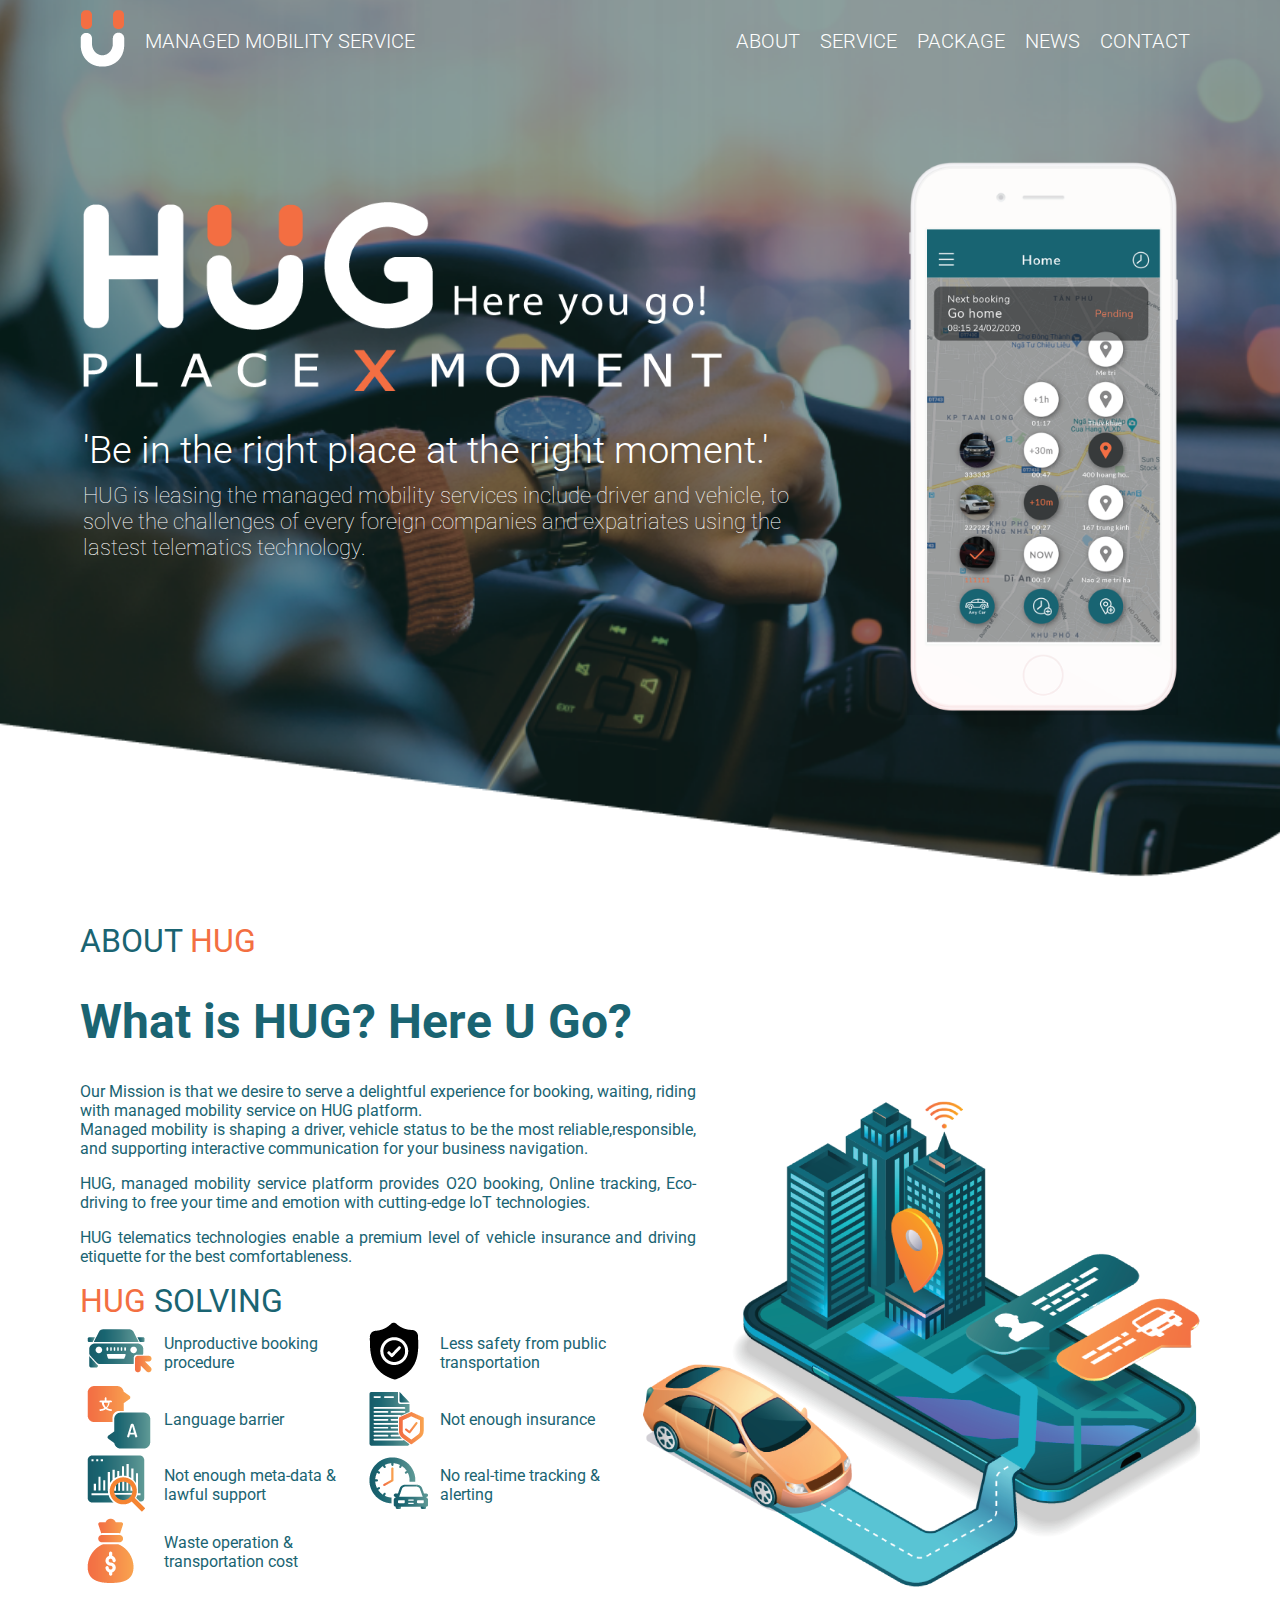
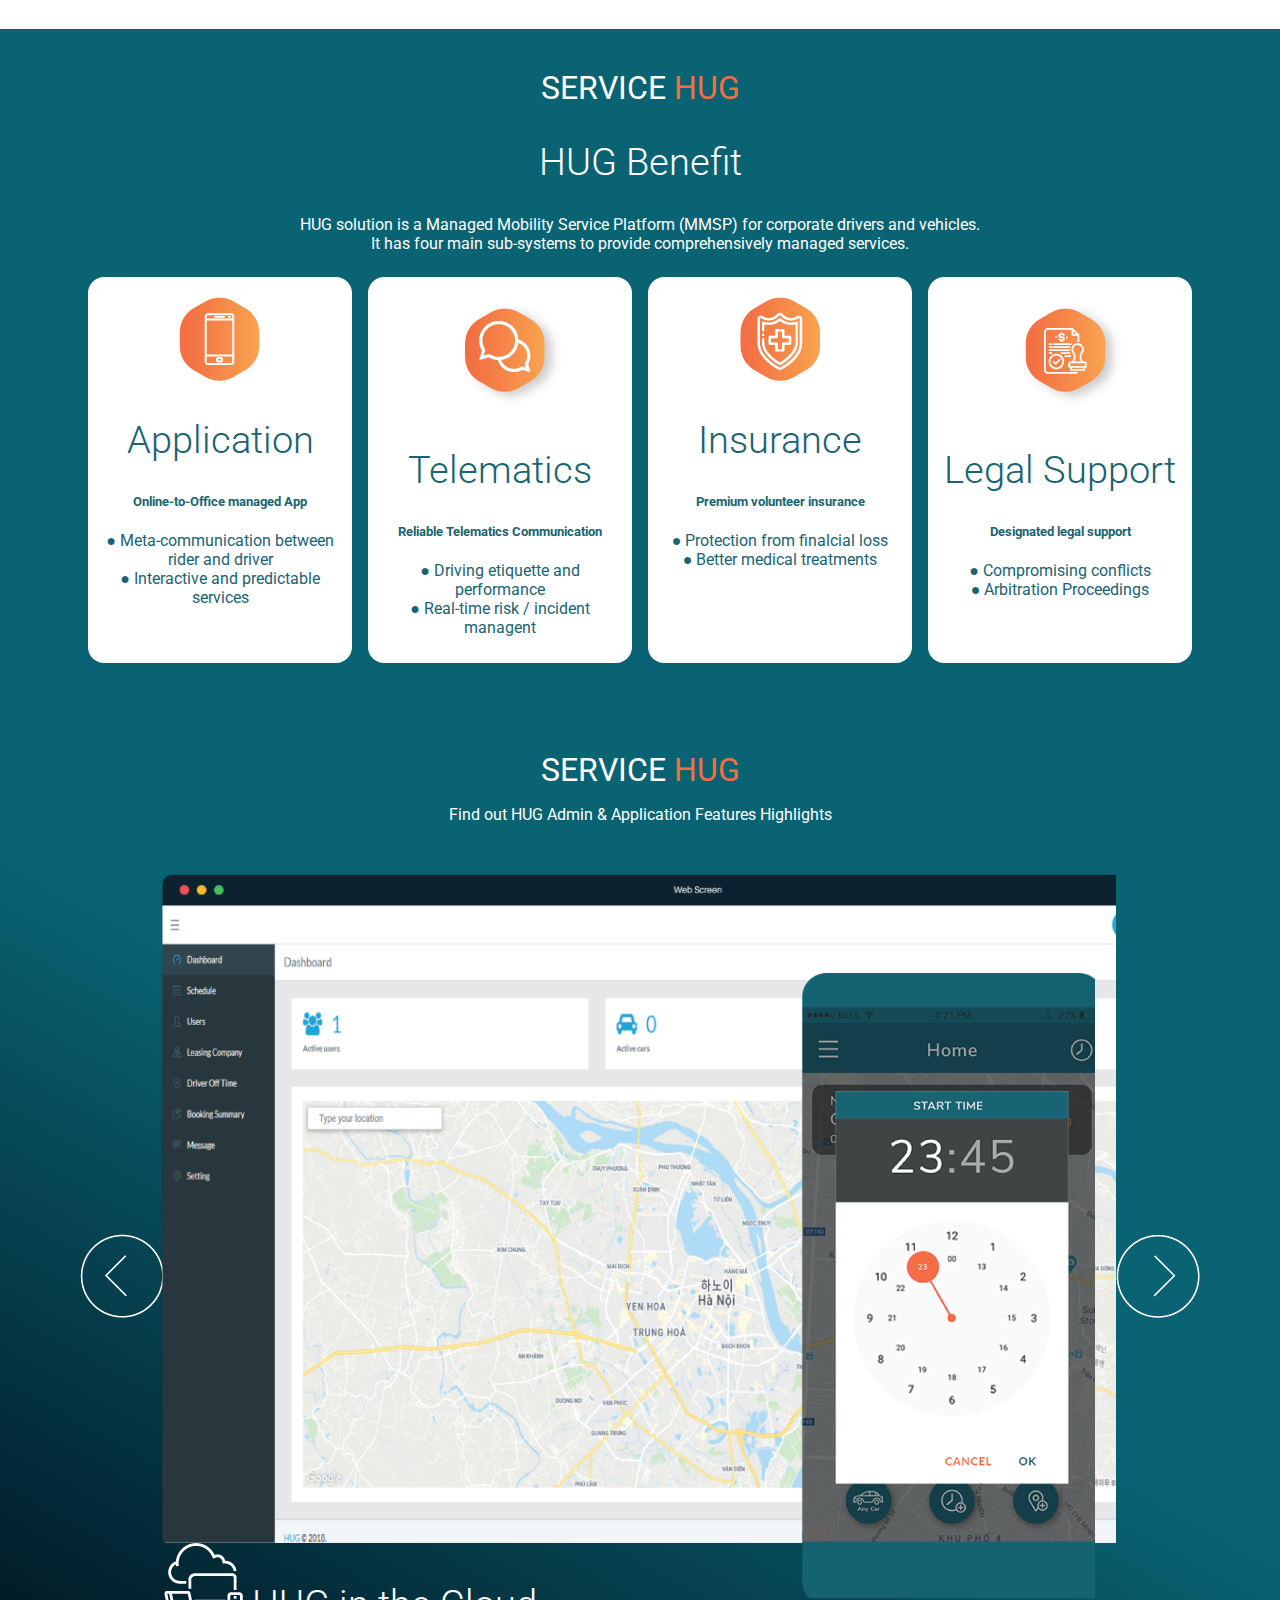
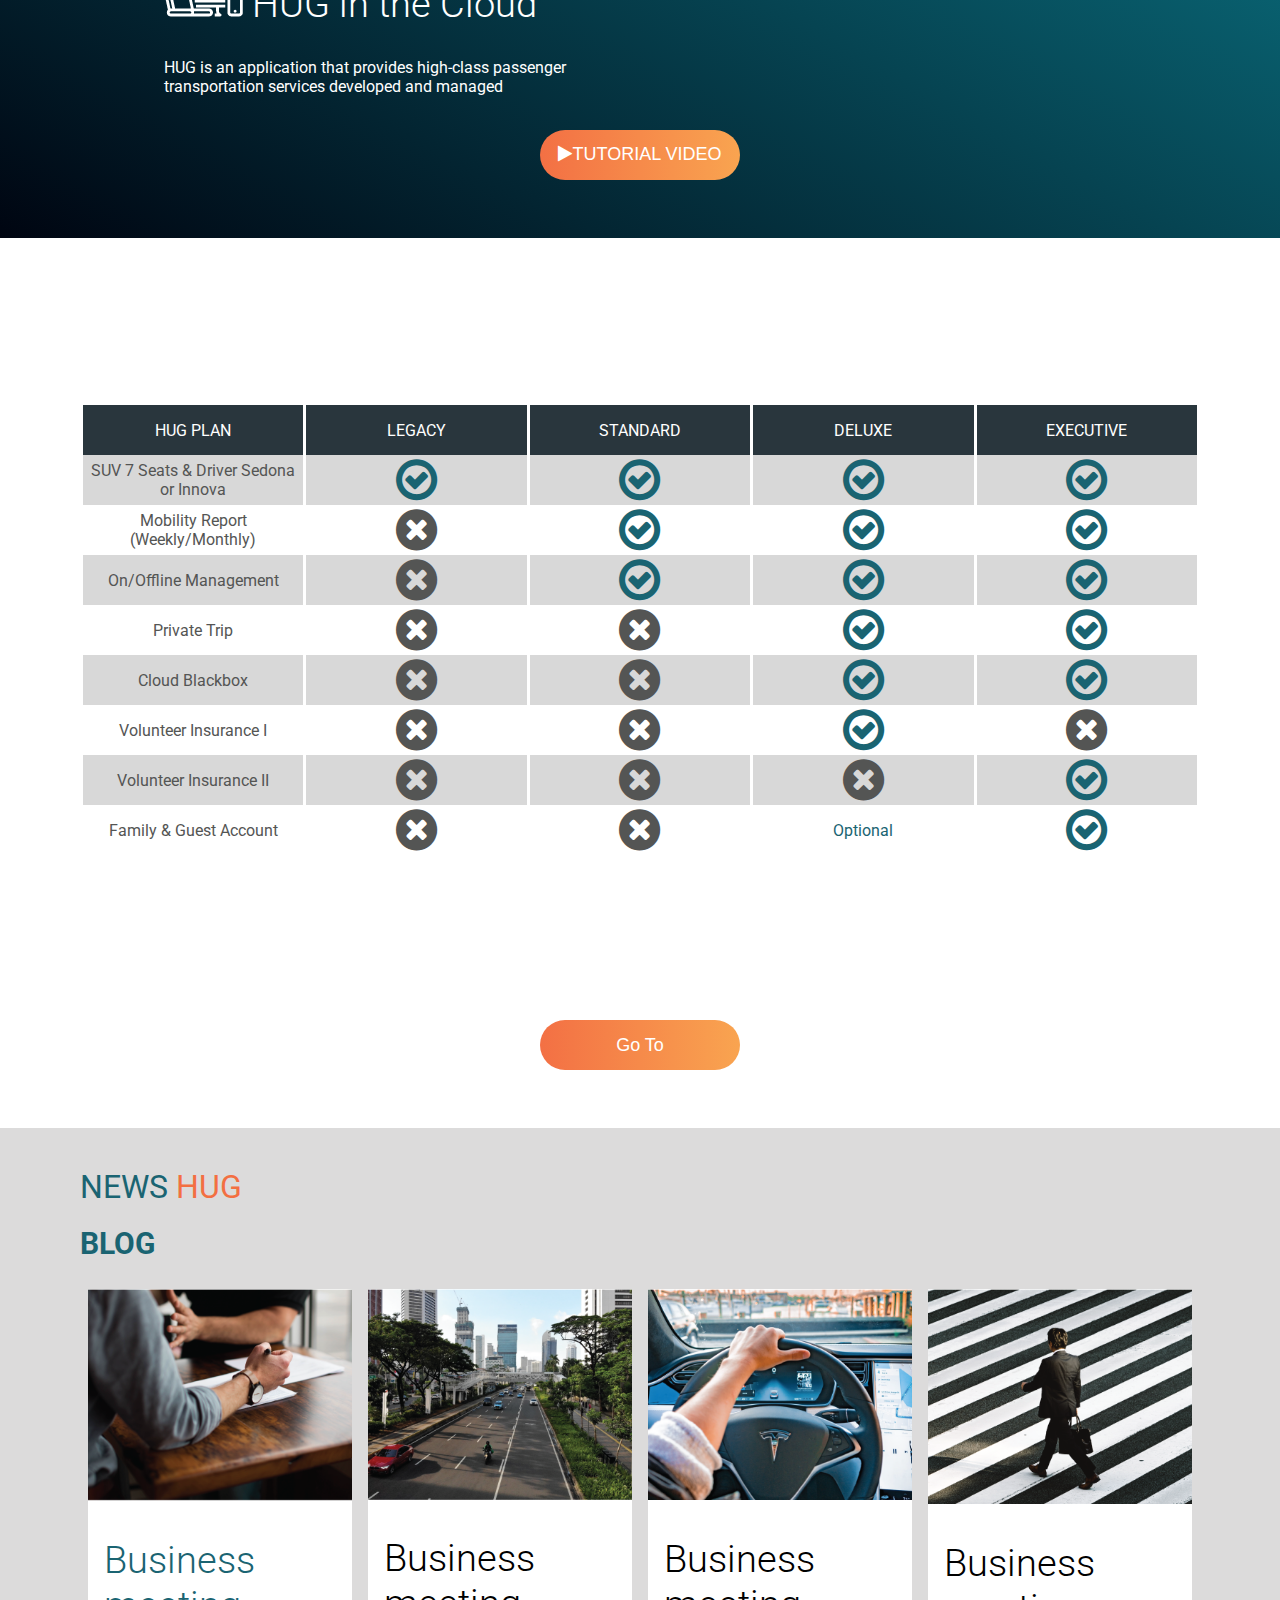
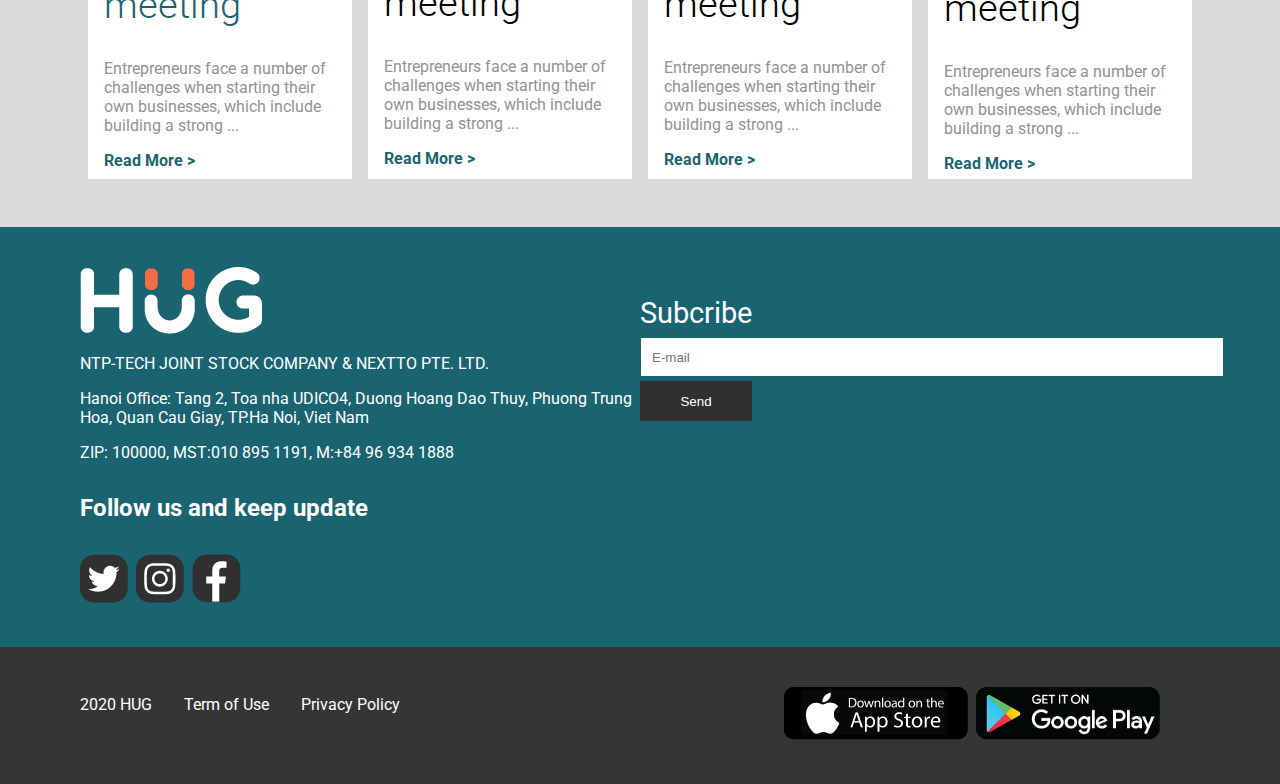
==== commit 2446fe87: "Change JS" ====
--- a/html/index.html
+++ b/html/index.html
@@ -5,6 +5,7 @@
         <!--<link href="https://fonts.googleapis.com/css?family=Roboto&display=swap" rel="stylesheet">-->
         <!--<link href="https://fonts.googleapis.com/css2?family=Roboto:wght@100&display=swap" rel="stylesheet">-->
         <meta name="viewport" content="width=device-width, initial-scale=1.0">
+        <script src="../js/script.js"></script>
     </head>
     <body>
         <div class="header">
@@ -17,20 +18,20 @@
                 </div>
                 <div class="top-menu">
                     <ul class="pc-screen">
-                        <li><a href="#about">ABOUT</a></li>
-                        <li><a href="#service">SERVICE</a></li>
-                        <li><a href="#package">PACKAGE</a></li>
-                        <li><a href="#news">NEWS</a></li>
-                        <li><a href="#contact">CONTACT</a></li>
+                        <li><a class="topnav-item" href="#about">ABOUT</a></li>
+                        <li><a class="topnav-item" href="#service">SERVICE</a></li>
+                        <li><a class="topnav-item" href="#package">PACKAGE</a></li>
+                        <li><a class="topnav-item" href="#news">NEWS</a></li>
+                        <li><a class="topnav-item" href="#contact">CONTACT</a></li>
                     </ul>
                     <div class="topnav mobile-screen">
 
                       <div id="topnav">
-                        <a href="#about">ABOUT</a>
-                        <a href="#service">SERVICE</a>
-                        <a href="#package">PACKAGE</a>
-                        <a href="#news">NEWS</a>
-                        <a href="#contact">CONTACT</a>
+                        <a class="topnav-item" href="#about">ABOUT</a>
+                        <a class="topnav-item" href="#service">SERVICE</a>
+                        <a class="topnav-item" href="#package">PACKAGE</a>
+                        <a class="topnav-item" href="#news">NEWS</a>
+                        <a class="topnav-item" href="#contact">CONTACT</a>
                       </div>
                       <a href="javascript:void(0);" class="icon" onclick="openMobileNav()">
                         <i class="fa fa-bars"></i>
@@ -39,16 +40,20 @@
                 </div>
             </div>
         </div>
-        <script>
-            function openMobileNav() {
-              var x = document.getElementById("topnav");
-              if (x.style.display === "block") {
-                x.style.display = "none";
-              } else {
-                x.style.display = "block";
-              }
-            }
-        </script>
+        <!--<script>-->
+            <!--function openMobileNav() {-->
+              <!--var x = document.getElementById("topnav");-->
+              <!--if (x.style.display === "block") {-->
+                <!--x.style.display = "none";-->
+              <!--} else {-->
+                <!--x.style.display = "block";-->
+              <!--}-->
+            <!--}-->
+            <!--var menu_item = document.getElementsByClassName("topnav-item");-->
+            <!--menu_item.onclick = function () {-->
+                <!--openMobileNav()-->
+            <!--}-->
+        <!--</script>-->
         <div class="body">
             <div class="session banner">
                 <!--<div class="text-center">-->
--- a/css/style.css
+++ b/css/style.css
@@ -124,7 +124,7 @@
       -webkit-flex-wrap: wrap; }
       html body .programs .program-card {
         padding: 20px 10px 10px 10px;
-        min-width: 180px;
+        min-width: 160px;
         margin: 8px;
         text-align: center;
         background-color: white;
@@ -133,8 +133,9 @@
         -webkit-flex: 1 1 0;
         color: #1A6472; }
         html body .programs .program-card .program-icon {
-          width: 30%;
-          display: inline-block; }
+          width: 35%;
+          display: inline-block;
+          text-align: center; }
         html body .programs .program-card p span {
           display: block; }
           html body .programs .program-card p span:before {
@@ -422,6 +423,7 @@
       html img {
         width: 100%; }
         html img.original {
-          width: auto; } }
+          width: auto;
+          max-width: 100%; } }
 
 /*# sourceMappingURL=style.css.map */
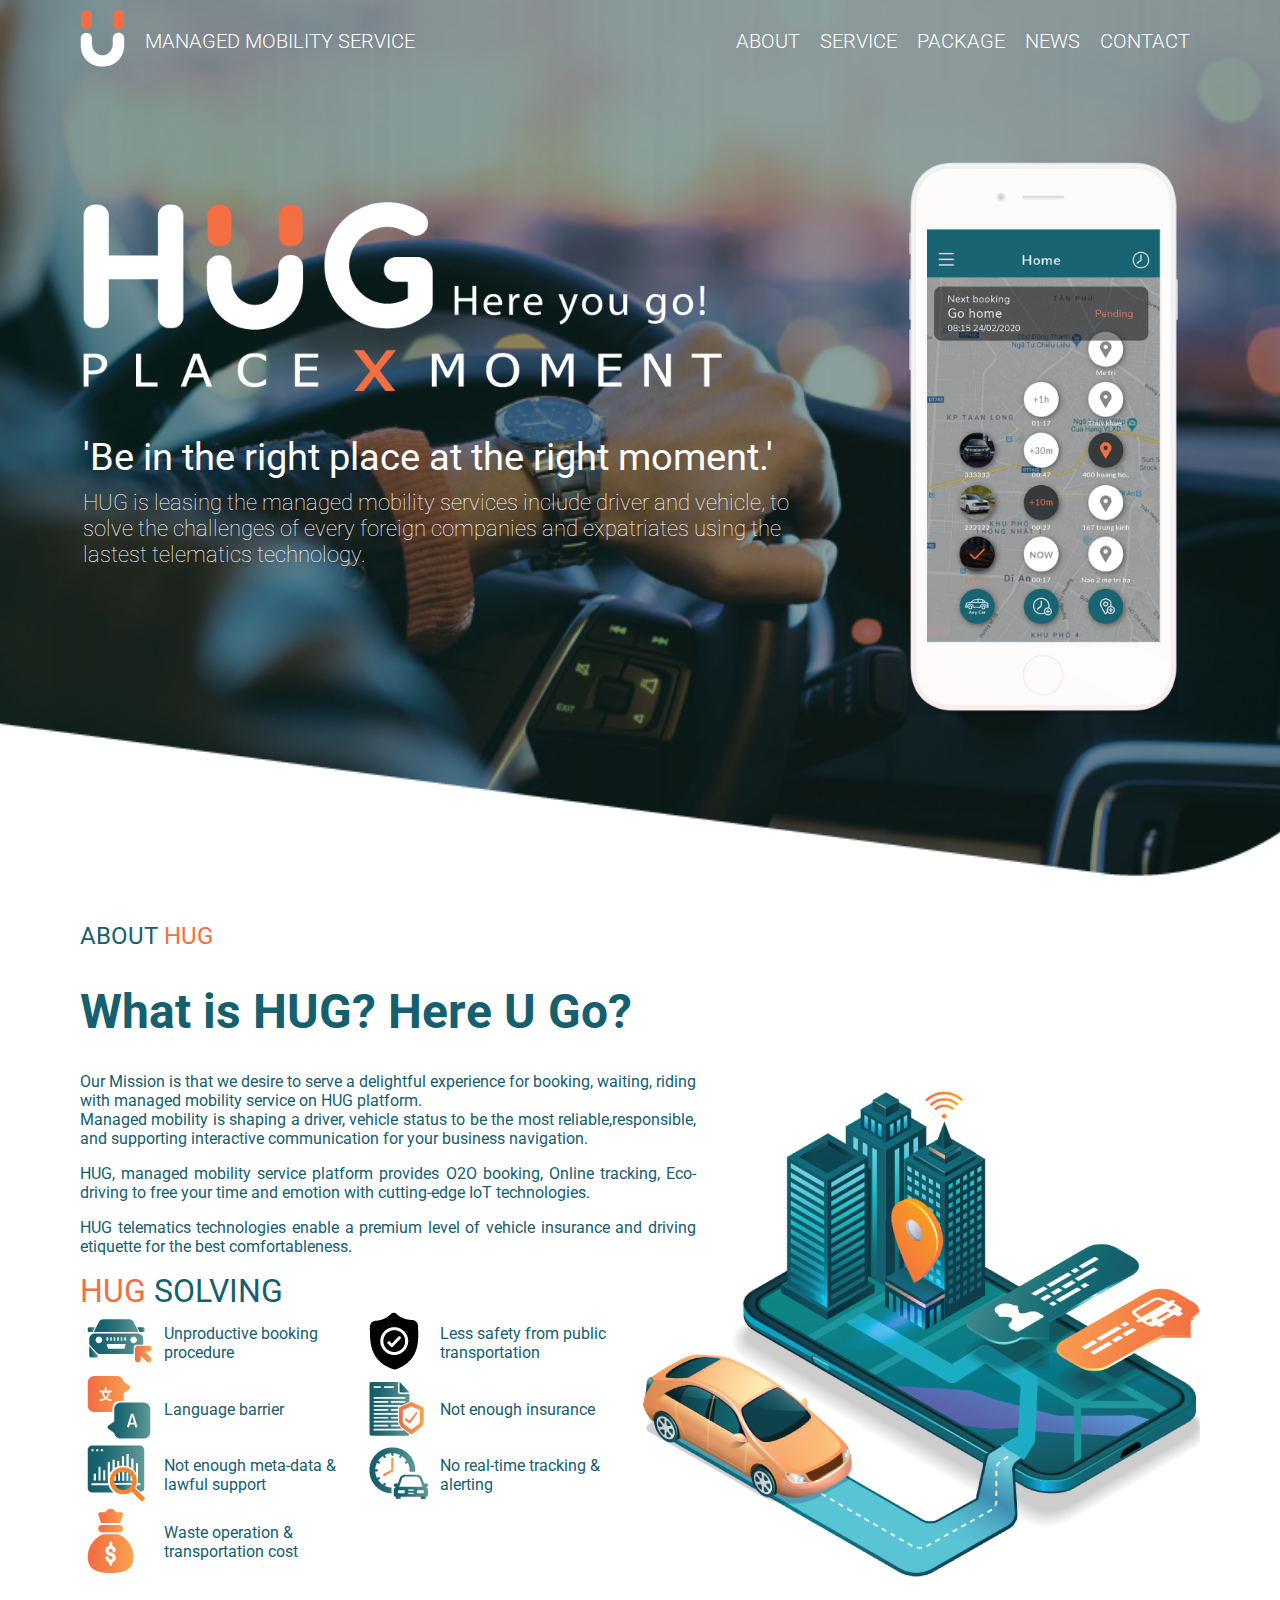
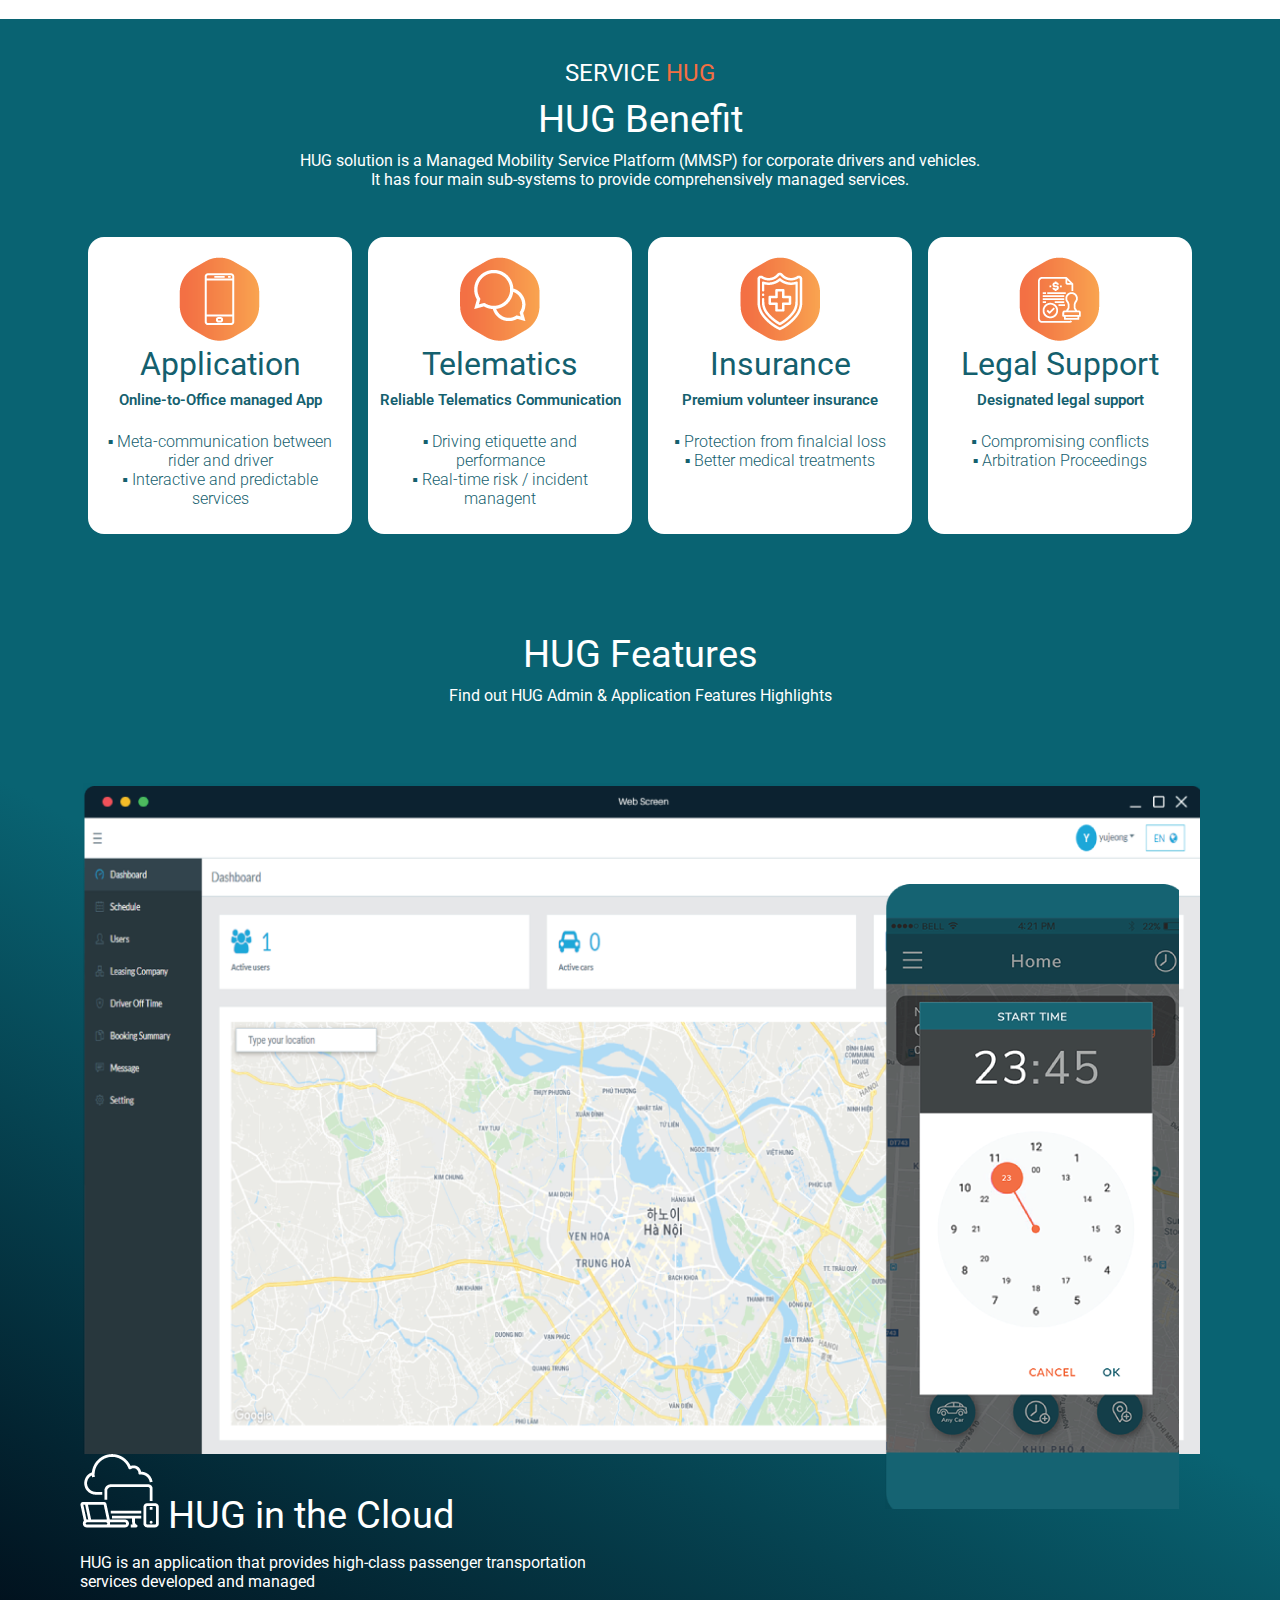
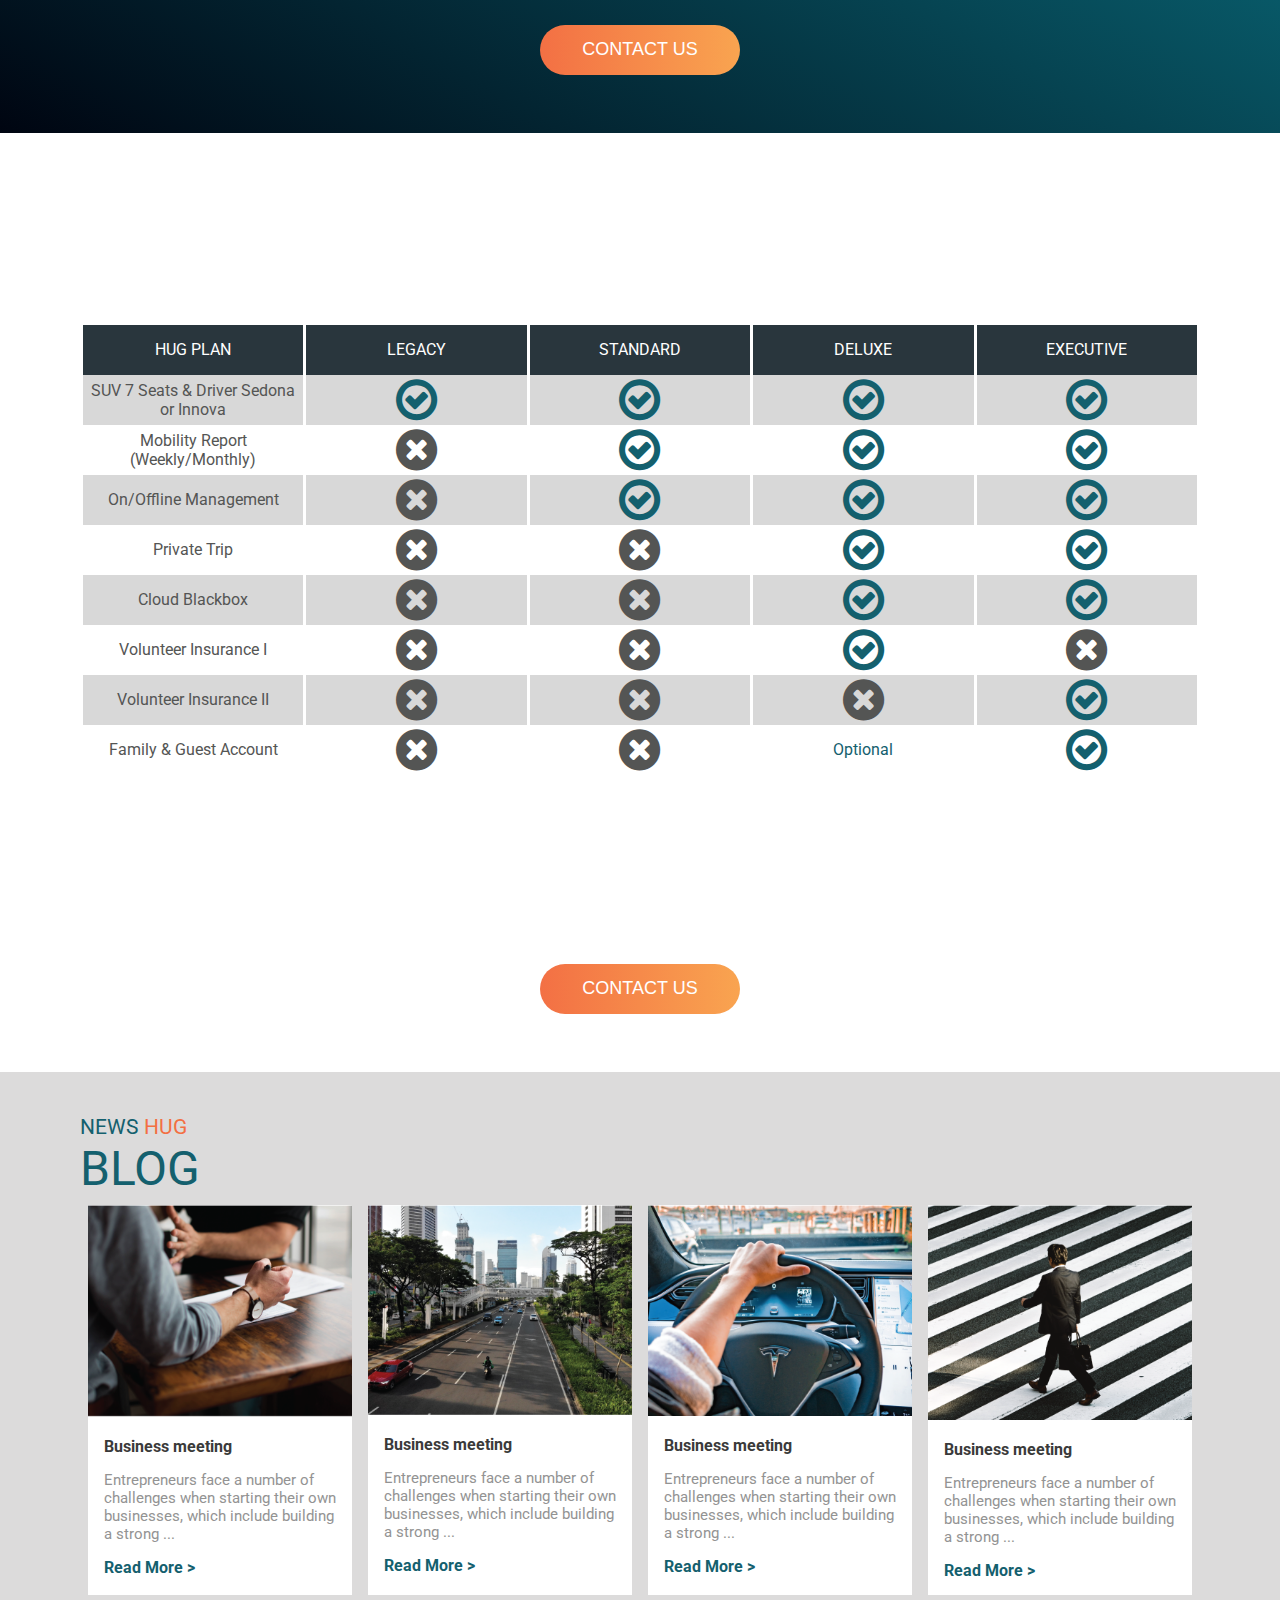
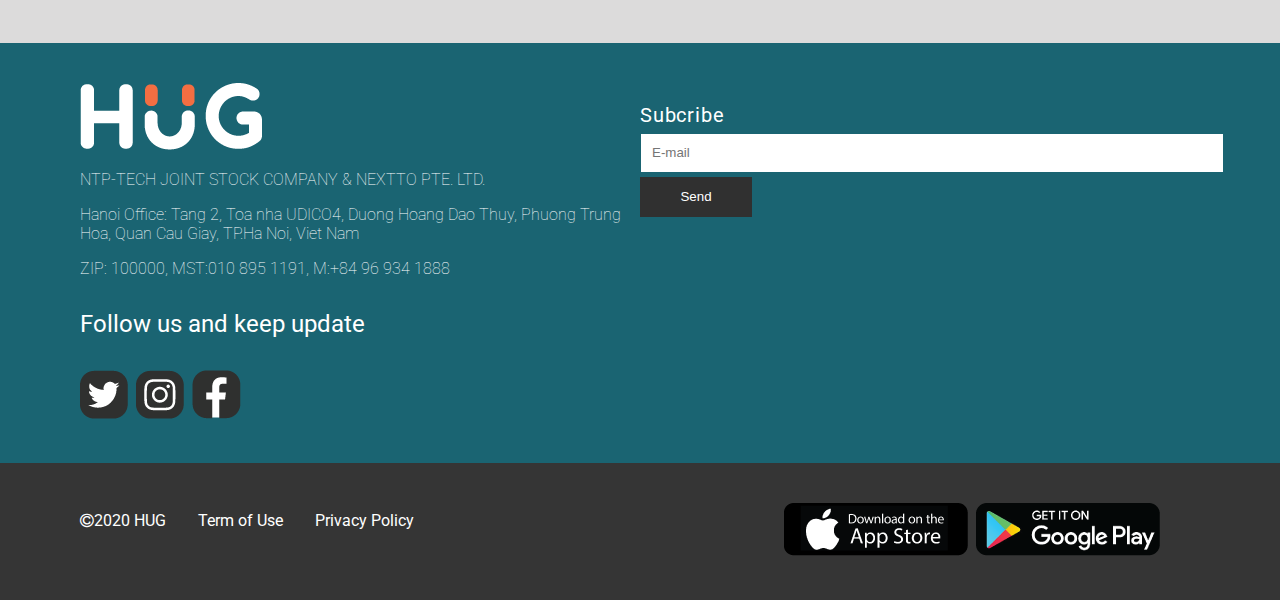
==== commit f2ad3fb0: "add feeadback number 1 2 4 5  6 9 10 12 13 17 18" ====
--- a/html/index.html
+++ b/html/index.html
@@ -165,10 +165,10 @@
                             <span>HUG</span>
                         </div>
                         <h2>HUG Benefit</h2>
-                        <p>
+                        <h5>
                             HUG solution is a Managed Mobility Service Platform (MMSP) for corporate drivers and vehicles.<br/>
                             It has four main sub-systems to provide comprehensively managed services.
-                        </p>
+                        </h5>
                     </div>
                     <div class="programs">
                         <div class="program-card">
@@ -225,16 +225,17 @@
                 <div class="container">
                     <div class="text-center">
                         <div class="session-name">
-                            <span>SERVICE</span>
-                            <span>HUG</span>
-                        </div>
-                        <p>
+<!--                            <span>SERVICE</span>-->
+<!--                            <span>HUG</span>-->
+                            <h2>HUG Features</h2>
+                        </div>
+                        <h5>
                             Find out HUG Admin & Application Features Highlights
-                        </p>
+                        </h5>
                     </div>
                     <div class="pc-screen">
                         <div class="features">
-                            <img src="../uploads/1x/72ppi/72ppi/Asset%208.png">
+<!--                            <img src="../uploads/1x/72ppi/72ppi/Asset%208.png">-->
                             <div class="feature">
                                 <div class="feature-item">
                                     <div style="float: right; background: url('../uploads/1x/72ppi/web.png'); width: 96%; background-size: cover; padding: 1.3em;">
@@ -261,12 +262,12 @@
     <!--                            <h1>Feature D</h1>-->
     <!--                            <p>Lorem Ipsum</p>-->
     <!--                        </div>-->
-                            <img src="../uploads/1x/72ppi/72ppi/Asset%209.png">
+<!--                            <img src="../uploads/1x/72ppi/72ppi/Asset%209.png">-->
                         </div>
                     </div>
                     <div class="mobile-screen">
                         <div class="features">
-                            <img src="../uploads/1x/72ppi/mo-left.png" style="width: 50px">
+<!--                            <img src="../uploads/1x/72ppi/mo-left.png" style="width: 50px">-->
                             <div class="feature">
                                 <div class="feature-item">
                                     <div style="float: right; background: url('../uploads/1x/72ppi/mo-web.png'); width: 96%;
@@ -294,11 +295,12 @@
     <!--                            <h1>Feature D</h1>-->
     <!--                            <p>Lorem Ipsum</p>-->
     <!--                        </div>-->
-                            <img src="../uploads/1x/72ppi/mo-right.png" style="width: 50px">
+<!--                            <img src="../uploads/1x/72ppi/mo-right.png" style="width: 50px">-->
                         </div>
                     </div>
                     <div class="text-center">
-                        <button type="button" class="btn-primary"><i class="fa fa-play"></i>TUTORIAL VIDEO</button>
+<!--                        <button type="button" class="btn-primary"><i class="fa fa-play"></i>TUTORIAL VIDEO</button>-->
+                        <button type="button" class="btn-primary">CONTACT US</button>
                     </div>
                 </div>
             </div>
@@ -308,7 +310,7 @@
                     <div id="package" class="table-hug">
                         <div>
                             <h2>Service Package</h2>
-                            <div>Find out HUG Service Package Coverage</div>
+                            <h5>Find out HUG Service Package Coverage</h5>
                         </div>
                         <div class="pc-screen-1">
                             <table class="packages">
@@ -454,12 +456,12 @@
                         </div>
                         <div>
                             <h2>Quotation Consultancy</h2>
-                            <div>
+                            <h5>
                                 Do you have more than 100 cars?
                                 <br/>
                                 Please contract us for an individual offer.
-                            </div>
-                            <button type="button" class="btn-primary">Go To</button>
+                            </h5>
+                            <button type="button" class="btn-primary">CONTACT US</button>
                         </div>
                     </div>
                 </div>
@@ -563,7 +565,7 @@
                             <div class="footer-info column">
                                 <div class="column-left">
                                     <ul>
-                                        <li>2020 HUG</li>
+                                        <li><i class="fa fa-copyright"></i>2020 HUG</li>
                                         <li>Term of Use</li>
                                         <li>Privacy Policy</li>
                                     </ul>
--- a/css/style.css
+++ b/css/style.css
@@ -4,426 +4,610 @@
 @import url(https://fonts.googleapis.com/css2?family=Roboto:wght@300&display=swap);
 @import url(https://cdnjs.cloudflare.com/ajax/libs/font-awesome/4.7.0/css/font-awesome.min.css);
 @import url(font-awesome-4.7.0/font-awesome-4.7.0/scss/font-awesome.css);
-.container-theme, html body .header .container, html body .body .session .container {
+.container-theme, html body .body .session .container, html body .header .container {
   margin: auto;
   width: 100%;
   box-sizing: border-box;
   max-width: 1200px;
-  padding: 40px; }
+  padding: 40px;
+}
 
-.debug, html body .body .session .container, html body .banner .banner-info {
-  width: 100%; }
+.debug, html body .banner .banner-info, html body .body .session .container {
+  width: 100%;
+}
 
 html {
-  width: 100%; }
+  width: 100%;
+}
+html .mobile-screen {
+  display: none;
+}
+html .pc-screen {
+  display: unset;
+}
+@media (max-width: 950px) {
   html .mobile-screen {
-    display: none; }
+    display: unset;
+  }
   html .pc-screen {
-    display: unset; }
-  @media (max-width: 950px) {
-    html .mobile-screen {
-      display: unset; }
-    html .pc-screen {
-      display: none; } }
-  html body {
-    font-family: "Roboto";
-    color: #1A6472;
-    padding: 0;
-    margin: 0;
-    width: 100%; }
-    html body input {
-      padding: 0 10px;
-      margin: 5px 1px; }
-    html body .text-center {
-      text-align: center; }
-    html body .text-right {
-      text-align: right; }
-    html body .text-light {
-      font-weight: 100; }
-    html body .text-large {
-      font-size: 1.4rem; }
-    html body h1 {
-      font-size: 3rem; }
-    html body h2 {
-      font-size: 2.4rem;
-      font-weight: 300; }
-    html body h3 {
-      font-size: 2rem; }
-    html body h4 {
-      font-size: 1.5rem; }
-    html body .header {
-      font-weight: 300;
-      color: white;
-      position: absolute;
-      height: 60px;
-      display: block;
-      flex-direction: row;
-      z-index: 1000;
-      width: 100%; }
-      html body .header .container {
-        padding-top: 10px;
-        padding-bottom: 10px;
-        display: flex; }
-        html body .header .container div {
-          margin: auto; }
-        html body .header .container .logo {
-          margin-right: 10px;
-          margin-left: 0; }
-        html body .header .container .slogan {
-          margin-left: 10px;
-          font-size: 1.25rem; }
-        html body .header .container .top-menu {
-          margin-right: 0;
-          float: right;
-          font-size: 1.25rem; }
-          html body .header .container .top-menu ul {
-            list-style-type: none;
-            margin: 0;
-            padding: 0;
-            overflow: hidden;
-            background-color: #333; }
-            html body .header .container .top-menu ul li {
-              float: left;
-              padding: 0; }
-              html body .header .container .top-menu ul li a {
-                display: block;
-                color: white;
-                text-align: center;
-                padding: 14px 10px;
-                text-decoration: none; }
-                html body .header .container .top-menu ul li a:hover {
-                  text-decoration: underline; }
-          html body .header .container .top-menu .topnav {
-            overflow: hidden;
-            position: relative; }
-            html body .header .container .top-menu .topnav #topnav {
-              display: none;
-              width: 200px;
-              background-color: #1A6472;
-              position: absolute;
-              transform: translate(-100%, 0); }
-            html body .header .container .top-menu .topnav a {
-              color: white;
-              padding: 14px 16px;
-              text-decoration: none;
-              font-size: 17px;
-              display: block; }
-              html body .header .container .top-menu .topnav a.icon {
-                font-size: 2rem;
-                display: block; }
-              html body .header .container .top-menu .topnav a:hover {
-                background-color: #ddd;
-                color: black; }
-              html body .header .container .top-menu .topnav a.active {
-                background-color: #1A6472;
-                color: white; }
-    html body .programs {
-      display: flex;
-      flex-direction: row;
-      flex-wrap: wrap;
-      -webkit-flex-wrap: wrap; }
-      html body .programs .program-card {
-        padding: 20px 10px 10px 10px;
-        min-width: 160px;
-        margin: 8px;
-        text-align: center;
-        background-color: white;
-        border-radius: 16px;
-        flex: 1 1 0;
-        -webkit-flex: 1 1 0;
-        color: #1A6472; }
-        html body .programs .program-card .program-icon {
-          width: 35%;
-          display: inline-block;
-          text-align: center; }
-        html body .programs .program-card p span {
-          display: block; }
-          html body .programs .program-card p span:before {
-            content: '● '; }
-    html body .introduce tr td {
-      padding: 0 5px; }
-    html body .body {
-      width: 100%; }
-      html body .body .background-primary {
-        background-image: linear-gradient(-151deg, #096372 60.65%, #000511);
-        color: white; }
-      html body .body .background-third {
-        background-image: url("../uploads/1x/72ppi/bg-3.png");
-        background-size: cover;
-        background-repeat: no-repeat;
-        background-attachment: fixed; }
-      html body .body .session {
-        position: relative;
-        width: 100%;
-        height: auto;
-        overflow-x: hidden; }
-        html body .body .session .container .session-name {
-          text-align: inherit;
-          font-size: 2rem; }
-          html body .body .session .container .session-name span:last-child {
-            color: #F36F42; }
-        html body .body .session .container .about {
-          text-align: justify;
-          width: 110%; }
-        @media (max-width: 950px) {
-          html body .body .session .container .about {
-            width: 100%; } }
-        html body .body .session .container .session-name-invert {
-          text-align: inherit;
-          font-size: 2rem; }
-          html body .body .session .container .session-name-invert span:first-child {
-            color: #F36F42; }
-        html body .body .session .container .cols {
-          display: flex;
-          flex-direction: row; }
-          html body .body .session .container .cols .col {
-            width: 50%;
-            min-width: 240px;
-            position: relative; }
-            html body .body .session .container .cols .col.feature-image div {
-              position: relative;
-              display: block;
-              height: 100%;
-              width: 100%; }
-              html body .body .session .container .cols .col.feature-image div img {
-                position: absolute;
-                bottom: 0;
-                width: 100%; }
-        @media (max-width: 950px) {
-          html body .body .session .container .cols {
-            display: block;
-            flex-direction: unset; }
-            html body .body .session .container .cols .col {
-              width: 100%; }
-              html body .body .session .container .cols .col.feature-image div {
-                height: auto; }
-                html body .body .session .container .cols .col.feature-image div img {
-                  position: relative;
-                  width: 100%; } }
-        html body .body .session .container .table-hug {
-          display: flex;
-          flex-direction: column;
-          align-items: center;
-          text-align: center;
-          color: #FFFFFF; }
-          html body .body .session .container .table-hug .pc-screen-1 {
-            width: 100%;
-            overflow-x: auto;
-            min-width: 330px; }
-            html body .body .session .container .table-hug .pc-screen-1 table {
-              width: 100%;
-              border-spacing: 3px 0; }
-              html body .body .session .container .table-hug .pc-screen-1 table thead tr {
-                background-color: #29363D;
-                color: #FFFFFF;
-                height: 50px; }
-                html body .body .session .container .table-hug .pc-screen-1 table thead tr th {
-                  font-weight: 400;
-                  width: 200px;
-                  min-width: 150px;
-                  border: none; }
-                html body .body .session .container .table-hug .pc-screen-1 table thead tr th:first-child {
-                  width: 200px;
-                  color: #FFFFFF; }
-              html body .body .session .container .table-hug .pc-screen-1 table tbody tr:nth-child(odd) {
-                background-color: #D8D8D8; }
-              html body .body .session .container .table-hug .pc-screen-1 table tbody tr:nth-child(even) {
-                background-color: #FFFFFF; }
-              html body .body .session .container .table-hug .pc-screen-1 table tbody tr {
-                color: #545554; }
-                html body .body .session .container .table-hug .pc-screen-1 table tbody tr span {
-                  color: #1A6472; }
-                html body .body .session .container .table-hug .pc-screen-1 table tbody tr .fa-check-circle-o {
-                  color: #1A6472; }
-                html body .body .session .container .table-hug .pc-screen-1 table tbody tr td:first-child(odd) {
-                  width: 200px;
-                  background-color: #9E9D9E; }
-                html body .body .session .container .table-hug .pc-screen-1 table tbody tr td {
-                  border: none;
-                  width: 200px;
-                  min-width: 150px; }
-          @media screen and (max-width: 480px) {
-            html body .body .session .container .table-hug .pc-screen {
-              display: none; }
-            html body .body .session .container .table-hug .mobile-screen {
-              display: none; } }
-          @media screen and (min-width: 481px) {
-            html body .body .session .container .table-hug .mobile-screen {
-              display: none; } }
-          html body .body .session .container .table-hug .mobile-screen table thead {
-            overflow-x: auto; }
-            html body .body .session .container .table-hug .mobile-screen table thead tr {
-              overflow-x: auto; }
-              html body .body .session .container .table-hug .mobile-screen table thead tr th {
-                min-width: 200px; }
-          html body .body .session .container .table-hug .mobile-screen table tbody {
-            overflow-x: auto; }
-            html body .body .session .container .table-hug .mobile-screen table tbody tr {
-              overflow-x: auto; }
-              html body .body .session .container .table-hug .mobile-screen table tbody tr td {
-                min-width: 200px; }
-      html body .body .features {
-        display: flex;
-        align-items: center; }
-        html body .body .features .feature {
-          width: 100%; }
-          html body .body .features .feature .feature-item {
-            width: 100%; }
-            html body .body .features .feature .feature-item .feature-info {
-              width: 50%; }
-      html body .body .news-blog {
-        background: #DCDBDB; }
-        html body .body .news-blog .session-name span:last-child {
-          color: #F36F42; }
-        html body .body .news-blog h1 {
-          font-size: 30px; }
-        html body .body .news-blog .programs {
-          background: #DCDBDB;
-          overflow-x: auto;
-          flex-wrap: unset;
-          min-width: 400px; }
-          html body .body .news-blog .programs .program-card {
-            min-width: 260px;
-            height: 490px;
-            overflow: hidden;
-            text-align: left;
-            padding: 0;
-            border-radius: unset; }
-            html body .body .news-blog .programs .program-card img {
-              width: 272px;
-              margin-left: -2px; }
-            html body .body .news-blog .programs .program-card .content {
-              margin: 1em 1em 2em 1em;
-              color: #000000; }
-              html body .body .news-blog .programs .program-card .content p {
-                color: #939393;
-                font-weight: 400; }
-              html body .body .news-blog .programs .program-card .content a {
-                color: #1A6472;
-                text-decoration: none;
-                font-weight: bold; }
-      html body .body .footer {
-        background: #1A6472;
-        color: #FFFFFF; }
-        html body .body .footer .column {
-          display: flex;
-          flex-direction: row; }
-          html body .body .footer .column .column-left {
-            width: 50%; }
-          html body .body .footer .column .column-right {
-            width: 50%; }
-        html body .body .footer .footer-info .hidden {
-          display: none; }
-        html body .body .footer .footer-footer {
-          background: #353535; }
-          html body .body .footer .footer-footer .footer-info .column-left ul li {
-            padding: 0.5em 2em 0.1em 0; }
-          html body .body .footer .footer-footer .footer-info .column-right ul {
-            float: right;
-            padding-right: 2em; }
-        @media screen and (max-width: 900px) {
-          html body .body .footer .column {
-            flex-direction: column;
-            width: 100%; }
-            html body .body .footer .column .column-left {
-              width: 100%; }
-            html body .body .footer .column .column-right {
-              width: 100%; }
-          html body .body .footer .footer-info .hidden {
-            display: block; }
-          html body .body .footer .footer-footer .column-left {
-            width: 100%;
-            justify-content: center;
-            display: flex; }
-          html body .body .footer .footer-footer .column-right {
-            display: none; } }
-    html body .btn-primary {
-      width: 200px;
-      height: 50px;
-      background-image: linear-gradient(to left, #F9A450, #F37044);
-      border: 0;
-      border-radius: 30px;
-      margin: 1em;
-      color: #FFFFFF;
-      font-size: 18px;
-      cursor: pointer; }
-      html body .btn-primary:hover {
-        text-decoration: underline; }
-    html body .ul-default ul, html body .body .footer .footer-info .logo ul, html body .body .footer .footer-info .hidden ul, html body .body .footer .footer-footer .footer-info ul {
-      list-style: none;
-      margin: 0;
-      padding: 0; }
-      html body .ul-default ul li, html body .body .footer .footer-info .logo ul li, html body .body .footer .footer-info .hidden ul li, html body .body .footer .footer-footer .footer-info ul li {
-        float: left;
-        padding-right: 0.5em; }
-    html body .subcribe-form, html body .body .footer .footer-info .subcribe, html body .body .footer .footer-info .subcribe-2 {
-      padding: 0;
-      margin: 0 0 1em 0; }
-      html body .subcribe-form p, html body .body .footer .footer-info .subcribe p, html body .body .footer .footer-info .subcribe-2 p {
-        font-size: 29px;
-        padding: 0;
-        margin: 1em 0.1em 0.1em 0; }
-      html body .subcribe-form input, html body .body .footer .footer-info .subcribe input, html body .body .footer .footer-info .subcribe-2 input {
-        width: 100%;
-        height: 36px;
-        border: solid 1px #FFFFFF; }
-      html body .subcribe-form button, html body .body .footer .footer-info .subcribe button, html body .body .footer .footer-info .subcribe-2 button {
-        color: white;
-        width: 20%;
-        background: #303030;
-        height: 40px;
-        border: 0;
-        cursor: pointer; }
-        html body .subcribe-form button:hover, html body .body .footer .footer-info .subcribe button:hover, html body .body .footer .footer-info .subcribe-2 button:hover {
-          background-color: #eeeeee;
-          color: #1A6472; }
-    html body .banner {
-      overflow: hidden; }
-      html body .banner .banner-img {
-        position: absolute;
-        bottom: 0;
-        z-index: 1;
-        width: 100%;
-        min-width: 1500px;
-        height: auto;
-        left: 50%;
-        transform: translate(-50%, 0); }
-      html body .banner .banner-info {
-        padding-top: 140px !important;
-        padding-bottom: 140px !important;
-        margin: 0 !important;
-        position: relative;
-        color: white;
-        z-index: 2;
-        left: 50%;
-        transform: translate(-50%, 0); }
-        html body .banner .banner-info table img {
-          width: 100%; }
-          html body .banner .banner-info table img.full-logo {
-            width: 90%; }
-        html body .banner .banner-info table tr td {
-          vertical-align: top; }
-          html body .banner .banner-info table tr td:first-child {
-            padding-top: 60px;
-            padding-bottom: 60px; }
-          html body .banner .banner-info table tr td:last-child {
-            padding: 20px; }
-        html body .banner .banner-info img {
-          width: 100%; }
-        html body .banner .banner-info h2 {
-          margin-bottom: 10px; }
-        html body .banner .banner-info .pc-screen img.full-logo {
-          width: 90%; }
-      @media (max-width: 950px) {
-        html body .banner .banner-info {
-          padding-bottom: 240px !important; } }
-  @media screen and (max-width: 950px) {
-    html {
-      font-size: 0.85rem; }
-      html img {
-        width: 100%; }
-        html img.original {
-          width: auto;
-          max-width: 100%; } }
+    display: none;
+  }
+}
+html body {
+  font-family: "Roboto";
+  color: #14606e;
+  padding: 0;
+  margin: 0;
+  width: 100%;
+}
+html body input {
+  padding: 0 10px;
+  margin: 5px 1px;
+}
+html body .text-center {
+  text-align: center;
+}
+html body .text-right {
+  text-align: right;
+}
+html body .text-light {
+  font-weight: 100;
+}
+html body .text-large {
+  font-size: 1.4rem;
+}
+html body h1 {
+  font-size: 3rem;
+}
+html body h2 {
+  font-size: 2.4rem;
+  font-weight: 400;
+  margin: 1em 0 0.25em 0;
+}
+html body h3 {
+  font-size: 2rem;
+}
+html body h4 {
+  font-size: 1.5rem;
+}
+html body h5 {
+  font-size: 1rem;
+  margin: 0 0 2.5rem 0;
+  font-weight: 400;
+}
+html body .header {
+  font-weight: 300;
+  color: white;
+  position: absolute;
+  height: 60px;
+  display: block;
+  flex-direction: row;
+  z-index: 1000;
+  width: 100%;
+}
+html body .header .container {
+  padding-top: 10px;
+  padding-bottom: 10px;
+  display: flex;
+}
+html body .header .container div {
+  margin: auto;
+}
+html body .header .container .logo {
+  margin-right: 10px;
+  margin-left: 0;
+}
+html body .header .container .slogan {
+  margin-left: 10px;
+  font-size: 1.25rem;
+}
+html body .header .container .top-menu {
+  margin-right: 0;
+  float: right;
+  font-size: 1.25rem;
+}
+html body .header .container .top-menu ul {
+  list-style-type: none;
+  margin: 0;
+  padding: 0;
+  overflow: hidden;
+}
+html body .header .container .top-menu ul li {
+  float: left;
+  padding: 0;
+}
+html body .header .container .top-menu ul li a {
+  display: block;
+  color: white;
+  text-align: center;
+  padding: 14px 10px;
+  text-decoration: none;
+}
+html body .header .container .top-menu ul li a:hover {
+  text-decoration: underline;
+}
+html body .header .container .top-menu ul li a:hover {
+  color: #14606e;
+  text-decoration: none;
+}
+html body .header .container .top-menu .topnav {
+  overflow: hidden;
+  position: relative;
+}
+html body .header .container .top-menu .topnav #topnav {
+  display: none;
+  width: 200px;
+  background-color: #14606e;
+  position: absolute;
+  transform: translate(-100%, 0);
+}
+html body .header .container .top-menu .topnav a {
+  color: white;
+  padding: 14px 16px;
+  text-decoration: none;
+  font-size: 17px;
+  display: block;
+}
+html body .header .container .top-menu .topnav a.icon {
+  font-size: 2rem;
+  display: block;
+}
+html body .header .container .top-menu .topnav a:hover {
+  background-color: #ddd;
+  color: black;
+}
+html body .header .container .top-menu .topnav a.active {
+  background-color: #14606e;
+  color: white;
+}
+html body .programs {
+  display: flex;
+  flex-direction: row;
+  flex-wrap: wrap;
+  -webkit-flex-wrap: wrap;
+}
+html body .programs .program-card {
+  padding: 20px 10px 10px 10px;
+  min-width: 160px;
+  margin: 8px;
+  text-align: center;
+  background-color: white;
+  border-radius: 16px;
+  flex: 1 1 0;
+  -webkit-flex: 1 1 0;
+  color: #14606e;
+}
+html body .programs .program-card .program-icon {
+  width: 35%;
+  display: inline-block;
+  text-align: center;
+}
+html body .programs .program-card p {
+  font-weight: 300;
+}
+html body .programs .program-card p span {
+  display: block;
+}
+html body .programs .program-card p span:before {
+  content: "▪ ";
+}
+html body .programs .program-card h2 {
+  margin-top: 0;
+  font-size: 2rem;
+}
+html body .programs .program-card h5 {
+  font-size: 0.95rem;
+  margin-bottom: 1.5em;
+  font-weight: 600;
+}
+html body .introduce tr td {
+  padding: 0 5px;
+}
+html body .body {
+  width: 100%;
+}
+html body .body .background-primary {
+  background-image: linear-gradient(-151deg, #096372 60.65%, #000511);
+  color: white;
+}
+html body .body .background-third {
+  background-image: url("../uploads/1x/72ppi/bg-3.png");
+  background-size: cover;
+  background-repeat: no-repeat;
+  background-attachment: fixed;
+}
+html body .body .session {
+  position: relative;
+  width: 100%;
+  height: auto;
+  overflow-x: hidden;
+}
+html body .body .session .container .text-center h2 {
+  margin-top: 0.25em;
+}
+html body .body .session .container .session-name {
+  text-align: inherit;
+  font-size: 1.5rem;
+}
+html body .body .session .container .session-name span:last-child {
+  color: #F36F42;
+}
+html body .body .session .container .about {
+  text-align: justify;
+  width: 110%;
+}
+@media (max-width: 950px) {
+  html body .body .session .container .about {
+    width: 100%;
+  }
+}
+html body .body .session .container .session-name-invert {
+  text-align: inherit;
+  font-size: 2rem;
+}
+html body .body .session .container .session-name-invert span:first-child {
+  color: #F36F42;
+}
+html body .body .session .container .cols {
+  display: flex;
+  flex-direction: row;
+}
+html body .body .session .container .cols .col {
+  width: 50%;
+  min-width: 240px;
+  position: relative;
+}
+html body .body .session .container .cols .col.feature-image div {
+  position: relative;
+  display: block;
+  height: 100%;
+  width: 100%;
+}
+html body .body .session .container .cols .col.feature-image div img {
+  position: absolute;
+  bottom: 0;
+  width: 100%;
+}
+@media (max-width: 950px) {
+  html body .body .session .container .cols {
+    display: block;
+    flex-direction: unset;
+  }
+  html body .body .session .container .cols .col {
+    width: 100%;
+  }
+  html body .body .session .container .cols .col.feature-image div {
+    height: auto;
+  }
+  html body .body .session .container .cols .col.feature-image div img {
+    position: relative;
+    width: 100%;
+  }
+}
+html body .body .session .container .table-hug {
+  display: flex;
+  flex-direction: column;
+  align-items: center;
+  text-align: center;
+  color: #FFFFFF;
+}
+html body .body .session .container .table-hug .pc-screen-1 {
+  width: 100%;
+  overflow-x: auto;
+  min-width: 330px;
+}
+html body .body .session .container .table-hug .pc-screen-1 table {
+  width: 100%;
+  border-spacing: 3px 0;
+}
+html body .body .session .container .table-hug .pc-screen-1 table thead tr {
+  background-color: #29363D;
+  color: #FFFFFF;
+  height: 50px;
+}
+html body .body .session .container .table-hug .pc-screen-1 table thead tr th {
+  font-weight: 400;
+  width: 200px;
+  min-width: 150px;
+  border: none;
+}
+html body .body .session .container .table-hug .pc-screen-1 table thead tr th:first-child {
+  width: 200px;
+  color: #FFFFFF;
+}
+html body .body .session .container .table-hug .pc-screen-1 table tbody tr:nth-child(odd) {
+  background-color: #D8D8D8;
+}
+html body .body .session .container .table-hug .pc-screen-1 table tbody tr:nth-child(even) {
+  background-color: #FFFFFF;
+}
+html body .body .session .container .table-hug .pc-screen-1 table tbody tr {
+  color: #545554;
+}
+html body .body .session .container .table-hug .pc-screen-1 table tbody tr span {
+  color: #14606e;
+}
+html body .body .session .container .table-hug .pc-screen-1 table tbody tr .fa-check-circle-o {
+  color: #14606e;
+}
+html body .body .session .container .table-hug .pc-screen-1 table tbody tr td:first-child(odd) {
+  width: 200px;
+  background-color: #9E9D9E;
+}
+html body .body .session .container .table-hug .pc-screen-1 table tbody tr td {
+  border: none;
+  width: 200px;
+  min-width: 150px;
+}
+@media screen and (max-width: 480px) {
+  html body .body .session .container .table-hug .pc-screen {
+    display: none;
+  }
+  html body .body .session .container .table-hug .mobile-screen {
+    display: none;
+  }
+}
+@media screen and (min-width: 481px) {
+  html body .body .session .container .table-hug .mobile-screen {
+    display: none;
+  }
+}
+html body .body .session .container .table-hug .mobile-screen table thead {
+  overflow-x: auto;
+}
+html body .body .session .container .table-hug .mobile-screen table thead tr {
+  overflow-x: auto;
+}
+html body .body .session .container .table-hug .mobile-screen table thead tr th {
+  min-width: 200px;
+}
+html body .body .session .container .table-hug .mobile-screen table tbody {
+  overflow-x: auto;
+}
+html body .body .session .container .table-hug .mobile-screen table tbody tr {
+  overflow-x: auto;
+}
+html body .body .session .container .table-hug .mobile-screen table tbody tr td {
+  min-width: 200px;
+}
+html body .body .features {
+  display: flex;
+  align-items: center;
+}
+html body .body .features .feature {
+  width: 100%;
+}
+html body .body .features .feature .feature-item {
+  width: 100%;
+}
+html body .body .features .feature .feature-item .feature-info {
+  width: 50%;
+}
+html body .body .news-blog {
+  background: #DCDBDB;
+}
+html body .body .news-blog .session-name span:last-child {
+  color: #F36F42;
+}
+html body .body .news-blog .session-name span {
+  font-size: 0.89em;
+}
+html body .body .news-blog h1 {
+  font-size: 3em;
+  font-weight: 400;
+  padding: 0;
+  margin: 0;
+}
+html body .body .news-blog .programs {
+  background: #DCDBDB;
+  overflow-x: auto;
+  flex-wrap: unset;
+  min-width: 400px;
+}
+html body .body .news-blog .programs .program-card {
+  min-width: 260px;
+  height: 390px;
+  overflow: hidden;
+  text-align: left;
+  padding: 0;
+  border-radius: unset;
+}
+html body .body .news-blog .programs .program-card img {
+  width: 272px;
+  margin-left: -2px;
+}
+html body .body .news-blog .programs .program-card .content {
+  margin: 1em 1em 2em 1em;
+}
+html body .body .news-blog .programs .program-card .content h2 {
+  color: #3A3A3A;
+  font-size: 1em;
+  font-weight: bold;
+}
+html body .body .news-blog .programs .program-card .content p {
+  color: #939393;
+  font-weight: 400;
+  font-size: 0.95em;
+}
+html body .body .news-blog .programs .program-card .content a {
+  color: #14606e;
+  text-decoration: none;
+  font-weight: bold;
+}
+html body .body .footer {
+  background: #1A6472;
+  color: #FFFFFF;
+}
+html body .body .footer p {
+  font-weight: 100;
+}
+html body .body .footer h4 {
+  font-weight: 400;
+}
+html body .body .footer .column {
+  display: flex;
+  flex-direction: row;
+}
+html body .body .footer .column .column-left {
+  width: 50%;
+}
+html body .body .footer .column .column-right {
+  width: 50%;
+}
+html body .body .footer .footer-info .hidden {
+  display: none;
+}
+html body .body .footer .footer-footer {
+  background: #353535;
+}
+html body .body .footer .footer-footer .footer-info .column-left ul li {
+  padding: 0.5em 2em 0.1em 0;
+}
+html body .body .footer .footer-footer .footer-info .column-right ul {
+  float: right;
+  padding-right: 2em;
+}
+@media screen and (max-width: 900px) {
+  html body .body .footer .column {
+    flex-direction: column;
+    width: 100%;
+  }
+  html body .body .footer .column .column-left {
+    width: 100%;
+  }
+  html body .body .footer .column .column-right {
+    width: 100%;
+  }
+  html body .body .footer .footer-info .hidden {
+    display: block;
+  }
+  html body .body .footer .footer-info .subcribe {
+    display: none;
+  }
+  html body .body .footer .footer-footer .column-left {
+    width: 100%;
+    justify-content: center;
+    display: flex;
+  }
+  html body .body .footer .footer-footer .column-right {
+    display: none;
+  }
+}
+html body .btn-primary {
+  width: 200px;
+  height: 50px;
+  background-image: linear-gradient(to left, #F9A450, #F37044);
+  border: 0;
+  border-radius: 30px;
+  margin: 1em;
+  color: #FFFFFF;
+  font-size: 18px;
+  cursor: pointer;
+}
+html body .btn-primary:hover {
+  text-decoration: underline;
+}
+html body .ul-default ul, html body .body .footer .footer-info .logo ul, html body .body .footer .footer-info .hidden ul, html body .body .footer .footer-footer .footer-info ul {
+  list-style: none;
+  margin: 0;
+  padding: 0;
+}
+html body .ul-default ul li, html body .body .footer .footer-info .logo ul li, html body .body .footer .footer-info .hidden ul li, html body .body .footer .footer-footer .footer-info ul li {
+  float: left;
+  padding-right: 0.5em;
+}
+html body .subcribe-form, html body .body .footer .footer-info .subcribe, html body .body .footer .footer-info .subcribe-2 {
+  padding: 0;
+  margin: 0 0 1em 0;
+}
+html body .subcribe-form p, html body .body .footer .footer-info .subcribe p, html body .body .footer .footer-info .subcribe-2 p {
+  font-size: 20px;
+  font-weight: 400;
+  letter-spacing: 0.04em;
+  padding: 0;
+  margin: 1em 0.1em 0.1em 0;
+}
+html body .subcribe-form input, html body .body .footer .footer-info .subcribe input, html body .body .footer .footer-info .subcribe-2 input {
+  width: 100%;
+  height: 36px;
+  border: solid 1px #FFFFFF;
+}
+html body .subcribe-form button, html body .body .footer .footer-info .subcribe button, html body .body .footer .footer-info .subcribe-2 button {
+  color: white;
+  width: 20%;
+  background: #303030;
+  height: 40px;
+  border: 0;
+  cursor: pointer;
+}
+html body .subcribe-form button:hover, html body .body .footer .footer-info .subcribe button:hover, html body .body .footer .footer-info .subcribe-2 button:hover {
+  background-color: #eeeeee;
+  color: #14606e;
+}
+html body .banner {
+  overflow: hidden;
+}
+html body .banner .banner-img {
+  position: absolute;
+  bottom: 0;
+  z-index: 1;
+  width: 100%;
+  min-width: 1500px;
+  height: auto;
+  left: 50%;
+  transform: translate(-50%, 0);
+}
+html body .banner .banner-info {
+  padding-top: 140px !important;
+  padding-bottom: 140px !important;
+  margin: 0 !important;
+  position: relative;
+  color: white;
+  z-index: 2;
+  left: 50%;
+  transform: translate(-50%, 0);
+}
+html body .banner .banner-info table img {
+  width: 100%;
+}
+html body .banner .banner-info table img.full-logo {
+  width: 90%;
+}
+html body .banner .banner-info table tr td {
+  vertical-align: top;
+}
+html body .banner .banner-info table tr td:first-child {
+  padding-top: 60px;
+  padding-bottom: 60px;
+}
+html body .banner .banner-info table tr td:last-child {
+  padding: 20px;
+}
+html body .banner .banner-info img {
+  width: 100%;
+}
+html body .banner .banner-info h2 {
+  margin-bottom: 10px;
+}
+html body .banner .banner-info .pc-screen img.full-logo {
+  width: 90%;
+}
+@media (max-width: 950px) {
+  html body .banner .banner-info {
+    padding-bottom: 240px !important;
+  }
+}
+@media screen and (max-width: 950px) {
+  html {
+    font-size: 0.85rem;
+  }
+  html img {
+    width: 100%;
+  }
+  html img.original {
+    width: auto;
+    max-width: 100%;
+  }
+}
 
 /*# sourceMappingURL=style.css.map */
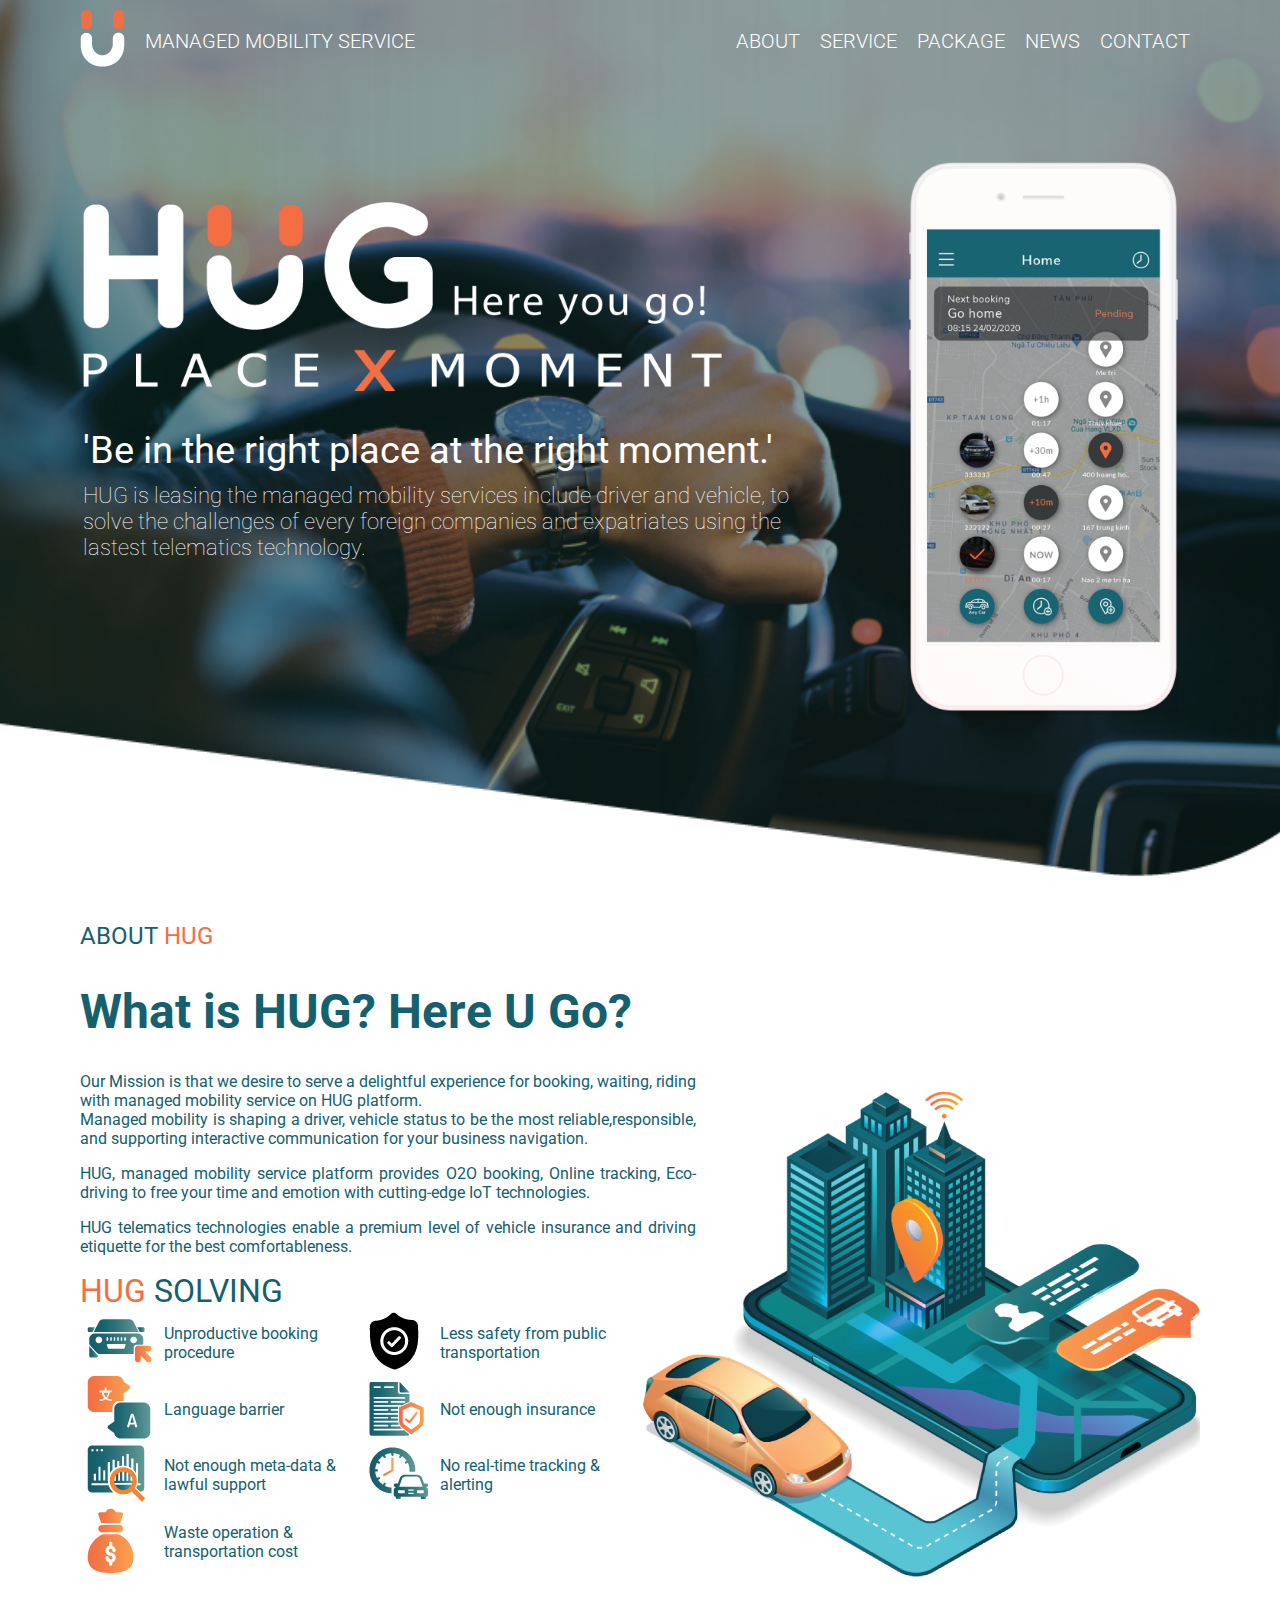
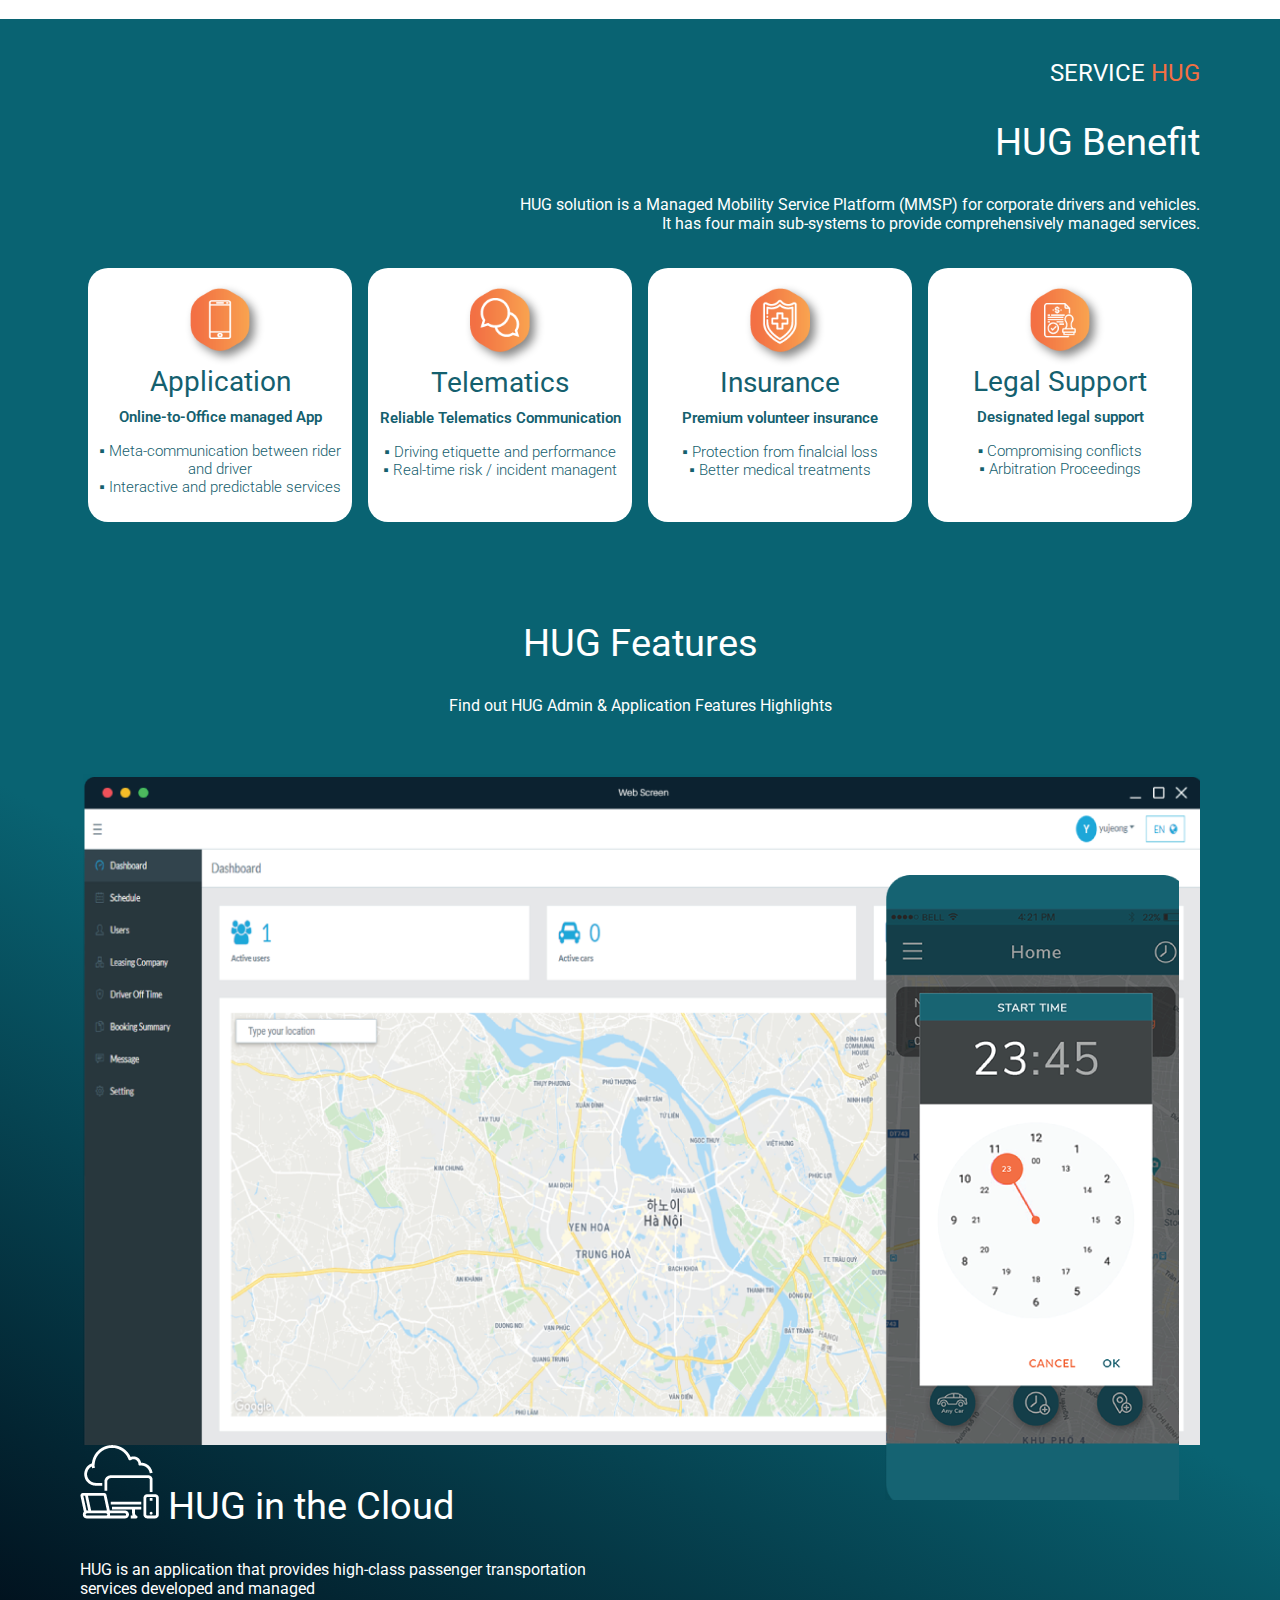
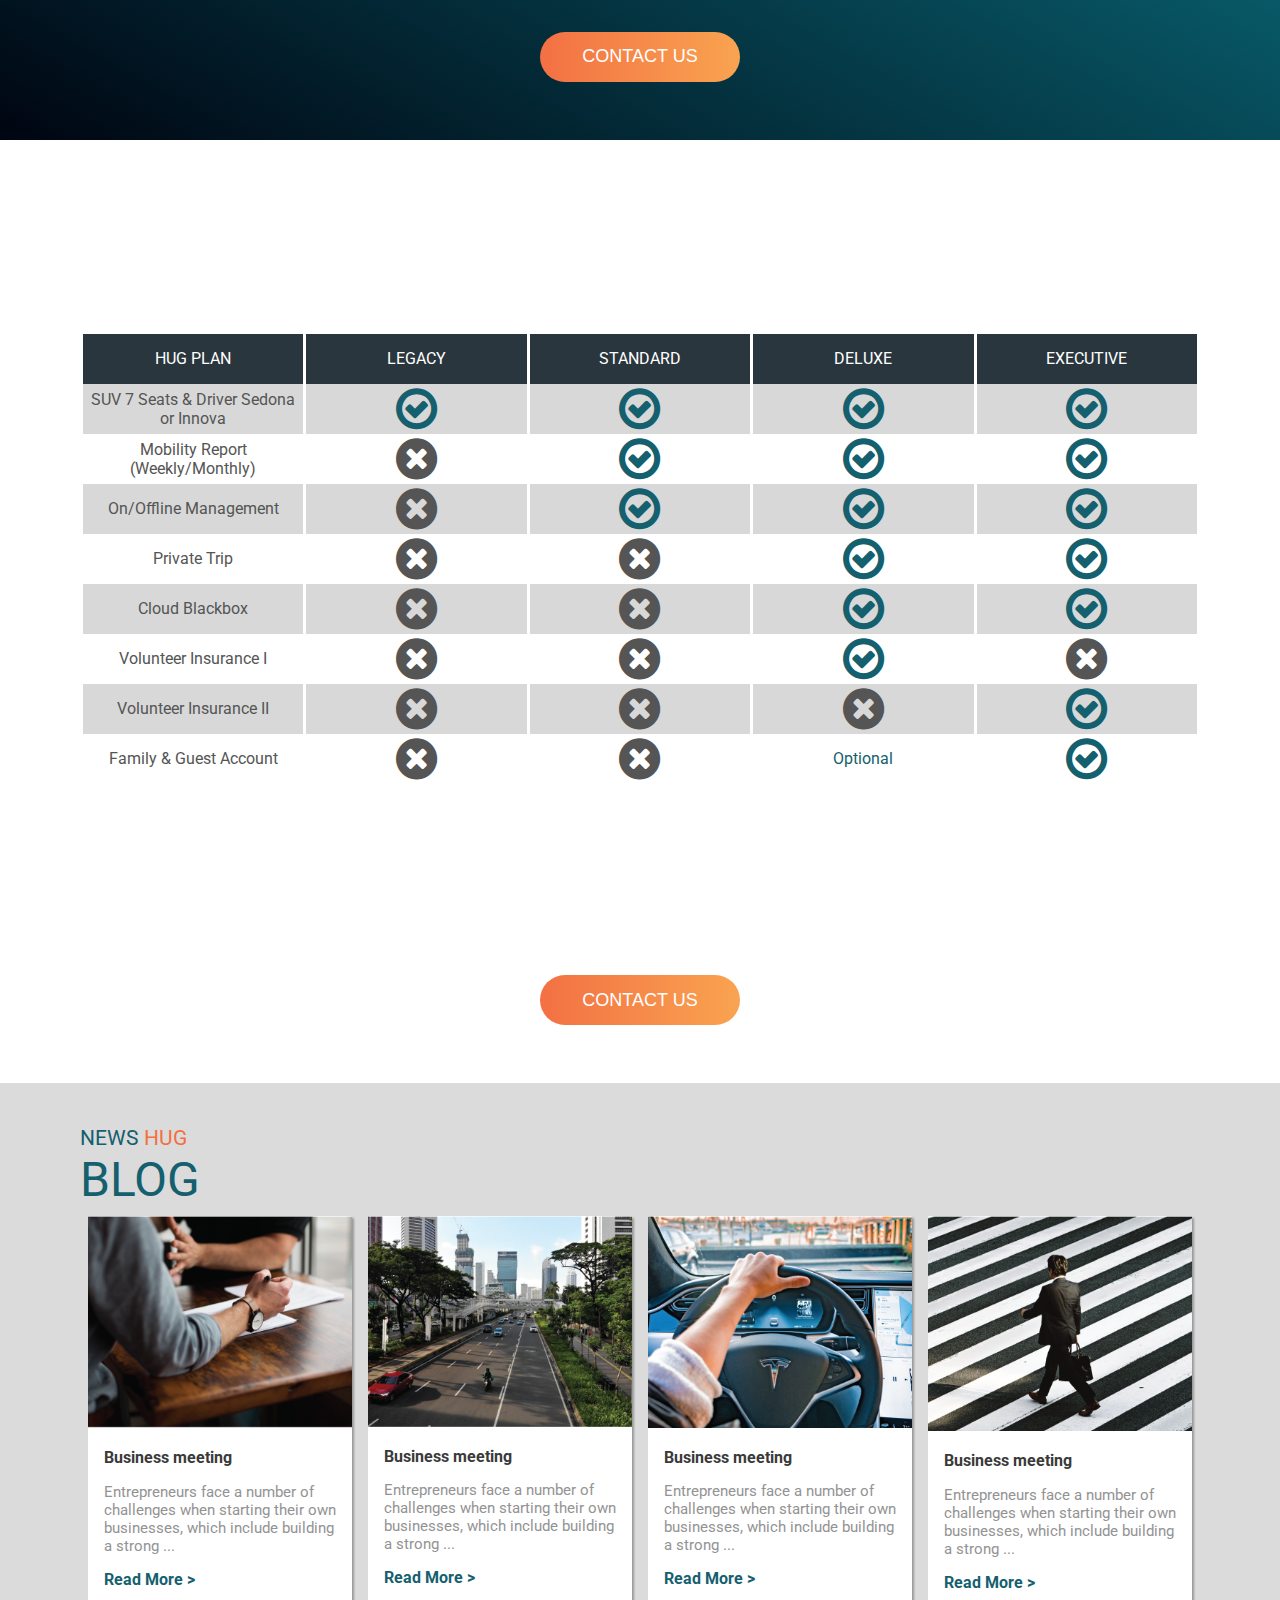
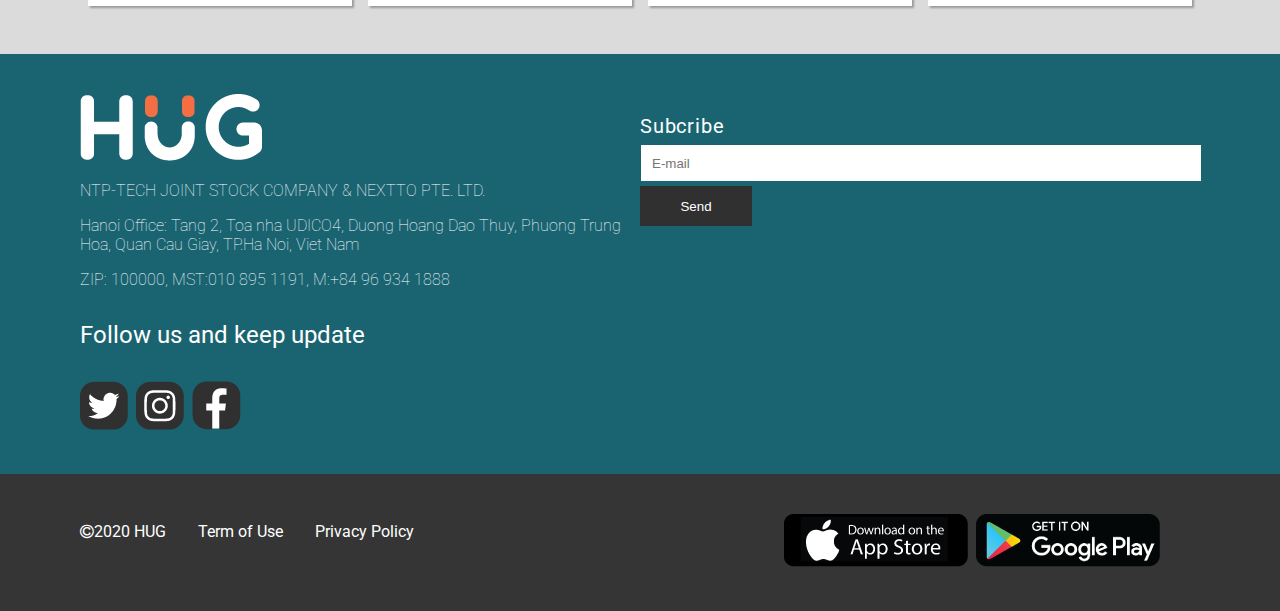
==== commit d7748778: "change style" ====
--- a/html/index.html
+++ b/html/index.html
@@ -18,20 +18,52 @@
                 </div>
                 <div class="top-menu">
                     <ul class="pc-screen">
-                        <li><a class="topnav-item" href="#about">ABOUT</a></li>
-                        <li><a class="topnav-item" href="#service">SERVICE</a></li>
-                        <li><a class="topnav-item" href="#package">PACKAGE</a></li>
-                        <li><a class="topnav-item" href="#news">NEWS</a></li>
-                        <li><a class="topnav-item" href="#contact">CONTACT</a></li>
+                        <li><a class="topnav-item" href="javascript:void(0);" name="about" >ABOUT</a></li>
+                        <li><a class="topnav-item" href="javascript:void(0);" name="service" >SERVICE</a></li>
+                        <li><a class="topnav-item" href="javascript:void(0);" name="package" >PACKAGE</a></li>
+                        <li><a class="topnav-item" href="javascript:void(0);" name="news" >NEWS</a></li>
+                        <li><a class="topnav-item" href="javascript:void(0);" name="contact" >CONTACT</a></li>
                     </ul>
                     <div class="topnav mobile-screen">
 
                       <div id="topnav">
-                        <a class="topnav-item" href="#about">ABOUT</a>
-                        <a class="topnav-item" href="#service">SERVICE</a>
-                        <a class="topnav-item" href="#package">PACKAGE</a>
-                        <a class="topnav-item" href="#news">NEWS</a>
-                        <a class="topnav-item" href="#contact">CONTACT</a>
+                        <a class="topnav-item" href="javascript:void(0);" name="about" mobile>ABOUT</a>
+                        <a class="topnav-item" href="javascript:void(0);" name="service" mobile>SERVICE</a>
+                        <a class="topnav-item" href="javascript:void(0);" name="package" mobile>PACKAGE</a>
+                        <a class="topnav-item" href="javascript:void(0);" name="news" mobile>NEWS</a>
+                        <a class="topnav-item" href="javascript:void(0);" name="contact" mobile>CONTACT</a>
+                      </div>
+                      <a href="javascript:void(0);" class="icon" onclick="openMobileNav()">
+                        <i class="fa fa-bars"></i>
+                      </a>
+                    </div>
+                </div>
+            </div>
+        </div>
+        <div class="header sticky-header">
+            <div class="container header-container">
+                <div class="logo">
+                    <img src="../uploads/1x/72ppi/72ppi/Asset%207.png">
+                </div>
+                <div class="slogan">
+                    MANAGED MOBILITY SERVICE
+                </div>
+                <div class="top-menu">
+                    <ul class="pc-screen">
+                        <li><a class="topnav-item" href="javascript:void(0);" name="about" >ABOUT</a></li>
+                        <li><a class="topnav-item" href="javascript:void(0);" name="service" >SERVICE</a></li>
+                        <li><a class="topnav-item" href="javascript:void(0);" name="package" >PACKAGE</a></li>
+                        <li><a class="topnav-item" href="javascript:void(0);" name="news" >NEWS</a></li>
+                        <li><a class="topnav-item" href="javascript:void(0);" name="contact" >CONTACT</a></li>
+                    </ul>
+                    <div class="topnav mobile-screen">
+
+                      <div id="topnav">
+                        <a class="topnav-item" href="javascript:void(0);" name="about" mobile>ABOUT</a>
+                        <a class="topnav-item" href="javascript:void(0);" name="service" mobile>SERVICE</a>
+                        <a class="topnav-item" href="javascript:void(0);" name="package" mobile>PACKAGE</a>
+                        <a class="topnav-item" href="javascript:void(0);" name="news" mobile>NEWS</a>
+                        <a class="topnav-item" href="javascript:void(0);" name="contact" mobile>CONTACT</a>
                       </div>
                       <a href="javascript:void(0);" class="icon" onclick="openMobileNav()">
                         <i class="fa fa-bars"></i>
@@ -92,12 +124,11 @@
                 </div>
 
             </div>
-            <a name="about"/>
-            <div class="session">
+            <div class="session" id="about">
                 <div class="container">
                     <div class="cols">
                         <div class="col">
-                            <div id="about" class="session-name">
+                            <div class="session-name">
                                 <span>ABOUT</span>
                                 <span>HUG</span>
                             </div>
@@ -156,11 +187,10 @@
                     </div>
                 </div>
             </div>
-            <a name="service"/>
-            <div class="session background-primary">
+            <div class="session background-primary" id="service">
                 <div class="container">
-                    <div class="text-center">
-                        <div id="service" class="session-name">
+                    <div class="text-right">
+                        <div class="session-name">
                             <span>SERVICE</span>
                             <span>HUG</span>
                         </div>
@@ -304,10 +334,10 @@
                     </div>
                 </div>
             </div>
-            <a name="package"/>
-            <div class="session background-third">
+
+            <div class="session background-third" id="package">
                 <div class="container">
-                    <div id="package" class="table-hug">
+                    <div class="table-hug">
                         <div>
                             <h2>Service Package</h2>
                             <h5>Find out HUG Service Package Coverage</h5>
@@ -466,7 +496,7 @@
                     </div>
                 </div>
             </div>
-            <a name="news"/>
+
             <div class="news-blog" id="news">
                 <div class="session">
                     <div class="container">
--- a/css/style.css
+++ b/css/style.css
@@ -4,610 +4,487 @@
 @import url(https://fonts.googleapis.com/css2?family=Roboto:wght@300&display=swap);
 @import url(https://cdnjs.cloudflare.com/ajax/libs/font-awesome/4.7.0/css/font-awesome.min.css);
 @import url(font-awesome-4.7.0/font-awesome-4.7.0/scss/font-awesome.css);
-.container-theme, html body .body .session .container, html body .header .container {
+.container-theme, html body .header .container, html body .body .session .container {
   margin: auto;
   width: 100%;
   box-sizing: border-box;
   max-width: 1200px;
-  padding: 40px;
-}
+  padding: 40px; }
 
-.debug, html body .banner .banner-info, html body .body .session .container {
-  width: 100%;
-}
+.debug, html body .body .session .container, html body .banner .banner-info {
+  width: 100%; }
 
 html {
-  width: 100%;
-}
-html .mobile-screen {
-  display: none;
-}
-html .pc-screen {
-  display: unset;
-}
-@media (max-width: 950px) {
+  width: 100%; }
   html .mobile-screen {
-    display: unset;
-  }
+    display: none; }
   html .pc-screen {
-    display: none;
-  }
-}
-html body {
-  font-family: "Roboto";
-  color: #14606e;
-  padding: 0;
-  margin: 0;
-  width: 100%;
-}
-html body input {
-  padding: 0 10px;
-  margin: 5px 1px;
-}
-html body .text-center {
-  text-align: center;
-}
-html body .text-right {
-  text-align: right;
-}
-html body .text-light {
-  font-weight: 100;
-}
-html body .text-large {
-  font-size: 1.4rem;
-}
-html body h1 {
-  font-size: 3rem;
-}
-html body h2 {
-  font-size: 2.4rem;
-  font-weight: 400;
-  margin: 1em 0 0.25em 0;
-}
-html body h3 {
-  font-size: 2rem;
-}
-html body h4 {
-  font-size: 1.5rem;
-}
-html body h5 {
-  font-size: 1rem;
-  margin: 0 0 2.5rem 0;
-  font-weight: 400;
-}
-html body .header {
-  font-weight: 300;
-  color: white;
-  position: absolute;
-  height: 60px;
-  display: block;
-  flex-direction: row;
-  z-index: 1000;
-  width: 100%;
-}
-html body .header .container {
-  padding-top: 10px;
-  padding-bottom: 10px;
-  display: flex;
-}
-html body .header .container div {
-  margin: auto;
-}
-html body .header .container .logo {
-  margin-right: 10px;
-  margin-left: 0;
-}
-html body .header .container .slogan {
-  margin-left: 10px;
-  font-size: 1.25rem;
-}
-html body .header .container .top-menu {
-  margin-right: 0;
-  float: right;
-  font-size: 1.25rem;
-}
-html body .header .container .top-menu ul {
-  list-style-type: none;
-  margin: 0;
-  padding: 0;
-  overflow: hidden;
-}
-html body .header .container .top-menu ul li {
-  float: left;
-  padding: 0;
-}
-html body .header .container .top-menu ul li a {
-  display: block;
-  color: white;
-  text-align: center;
-  padding: 14px 10px;
-  text-decoration: none;
-}
-html body .header .container .top-menu ul li a:hover {
-  text-decoration: underline;
-}
-html body .header .container .top-menu ul li a:hover {
-  color: #14606e;
-  text-decoration: none;
-}
-html body .header .container .top-menu .topnav {
-  overflow: hidden;
-  position: relative;
-}
-html body .header .container .top-menu .topnav #topnav {
-  display: none;
-  width: 200px;
-  background-color: #14606e;
-  position: absolute;
-  transform: translate(-100%, 0);
-}
-html body .header .container .top-menu .topnav a {
-  color: white;
-  padding: 14px 16px;
-  text-decoration: none;
-  font-size: 17px;
-  display: block;
-}
-html body .header .container .top-menu .topnav a.icon {
-  font-size: 2rem;
-  display: block;
-}
-html body .header .container .top-menu .topnav a:hover {
-  background-color: #ddd;
-  color: black;
-}
-html body .header .container .top-menu .topnav a.active {
-  background-color: #14606e;
-  color: white;
-}
-html body .programs {
-  display: flex;
-  flex-direction: row;
-  flex-wrap: wrap;
-  -webkit-flex-wrap: wrap;
-}
-html body .programs .program-card {
-  padding: 20px 10px 10px 10px;
-  min-width: 160px;
-  margin: 8px;
-  text-align: center;
-  background-color: white;
-  border-radius: 16px;
-  flex: 1 1 0;
-  -webkit-flex: 1 1 0;
-  color: #14606e;
-}
-html body .programs .program-card .program-icon {
-  width: 35%;
-  display: inline-block;
-  text-align: center;
-}
-html body .programs .program-card p {
-  font-weight: 300;
-}
-html body .programs .program-card p span {
-  display: block;
-}
-html body .programs .program-card p span:before {
-  content: "▪ ";
-}
-html body .programs .program-card h2 {
-  margin-top: 0;
-  font-size: 2rem;
-}
-html body .programs .program-card h5 {
-  font-size: 0.95rem;
-  margin-bottom: 1.5em;
-  font-weight: 600;
-}
-html body .introduce tr td {
-  padding: 0 5px;
-}
-html body .body {
-  width: 100%;
-}
-html body .body .background-primary {
-  background-image: linear-gradient(-151deg, #096372 60.65%, #000511);
-  color: white;
-}
-html body .body .background-third {
-  background-image: url("../uploads/1x/72ppi/bg-3.png");
-  background-size: cover;
-  background-repeat: no-repeat;
-  background-attachment: fixed;
-}
-html body .body .session {
-  position: relative;
-  width: 100%;
-  height: auto;
-  overflow-x: hidden;
-}
-html body .body .session .container .text-center h2 {
-  margin-top: 0.25em;
-}
-html body .body .session .container .session-name {
-  text-align: inherit;
-  font-size: 1.5rem;
-}
-html body .body .session .container .session-name span:last-child {
-  color: #F36F42;
-}
-html body .body .session .container .about {
-  text-align: justify;
-  width: 110%;
-}
-@media (max-width: 950px) {
-  html body .body .session .container .about {
-    width: 100%;
-  }
-}
-html body .body .session .container .session-name-invert {
-  text-align: inherit;
-  font-size: 2rem;
-}
-html body .body .session .container .session-name-invert span:first-child {
-  color: #F36F42;
-}
-html body .body .session .container .cols {
-  display: flex;
-  flex-direction: row;
-}
-html body .body .session .container .cols .col {
-  width: 50%;
-  min-width: 240px;
-  position: relative;
-}
-html body .body .session .container .cols .col.feature-image div {
-  position: relative;
-  display: block;
-  height: 100%;
-  width: 100%;
-}
-html body .body .session .container .cols .col.feature-image div img {
-  position: absolute;
-  bottom: 0;
-  width: 100%;
-}
-@media (max-width: 950px) {
-  html body .body .session .container .cols {
-    display: block;
-    flex-direction: unset;
-  }
-  html body .body .session .container .cols .col {
-    width: 100%;
-  }
-  html body .body .session .container .cols .col.feature-image div {
-    height: auto;
-  }
-  html body .body .session .container .cols .col.feature-image div img {
-    position: relative;
-    width: 100%;
-  }
-}
-html body .body .session .container .table-hug {
-  display: flex;
-  flex-direction: column;
-  align-items: center;
-  text-align: center;
-  color: #FFFFFF;
-}
-html body .body .session .container .table-hug .pc-screen-1 {
-  width: 100%;
-  overflow-x: auto;
-  min-width: 330px;
-}
-html body .body .session .container .table-hug .pc-screen-1 table {
-  width: 100%;
-  border-spacing: 3px 0;
-}
-html body .body .session .container .table-hug .pc-screen-1 table thead tr {
-  background-color: #29363D;
-  color: #FFFFFF;
-  height: 50px;
-}
-html body .body .session .container .table-hug .pc-screen-1 table thead tr th {
-  font-weight: 400;
-  width: 200px;
-  min-width: 150px;
-  border: none;
-}
-html body .body .session .container .table-hug .pc-screen-1 table thead tr th:first-child {
-  width: 200px;
-  color: #FFFFFF;
-}
-html body .body .session .container .table-hug .pc-screen-1 table tbody tr:nth-child(odd) {
-  background-color: #D8D8D8;
-}
-html body .body .session .container .table-hug .pc-screen-1 table tbody tr:nth-child(even) {
-  background-color: #FFFFFF;
-}
-html body .body .session .container .table-hug .pc-screen-1 table tbody tr {
-  color: #545554;
-}
-html body .body .session .container .table-hug .pc-screen-1 table tbody tr span {
-  color: #14606e;
-}
-html body .body .session .container .table-hug .pc-screen-1 table tbody tr .fa-check-circle-o {
-  color: #14606e;
-}
-html body .body .session .container .table-hug .pc-screen-1 table tbody tr td:first-child(odd) {
-  width: 200px;
-  background-color: #9E9D9E;
-}
-html body .body .session .container .table-hug .pc-screen-1 table tbody tr td {
-  border: none;
-  width: 200px;
-  min-width: 150px;
-}
-@media screen and (max-width: 480px) {
-  html body .body .session .container .table-hug .pc-screen {
-    display: none;
-  }
-  html body .body .session .container .table-hug .mobile-screen {
-    display: none;
-  }
-}
-@media screen and (min-width: 481px) {
-  html body .body .session .container .table-hug .mobile-screen {
-    display: none;
-  }
-}
-html body .body .session .container .table-hug .mobile-screen table thead {
-  overflow-x: auto;
-}
-html body .body .session .container .table-hug .mobile-screen table thead tr {
-  overflow-x: auto;
-}
-html body .body .session .container .table-hug .mobile-screen table thead tr th {
-  min-width: 200px;
-}
-html body .body .session .container .table-hug .mobile-screen table tbody {
-  overflow-x: auto;
-}
-html body .body .session .container .table-hug .mobile-screen table tbody tr {
-  overflow-x: auto;
-}
-html body .body .session .container .table-hug .mobile-screen table tbody tr td {
-  min-width: 200px;
-}
-html body .body .features {
-  display: flex;
-  align-items: center;
-}
-html body .body .features .feature {
-  width: 100%;
-}
-html body .body .features .feature .feature-item {
-  width: 100%;
-}
-html body .body .features .feature .feature-item .feature-info {
-  width: 50%;
-}
-html body .body .news-blog {
-  background: #DCDBDB;
-}
-html body .body .news-blog .session-name span:last-child {
-  color: #F36F42;
-}
-html body .body .news-blog .session-name span {
-  font-size: 0.89em;
-}
-html body .body .news-blog h1 {
-  font-size: 3em;
-  font-weight: 400;
-  padding: 0;
-  margin: 0;
-}
-html body .body .news-blog .programs {
-  background: #DCDBDB;
-  overflow-x: auto;
-  flex-wrap: unset;
-  min-width: 400px;
-}
-html body .body .news-blog .programs .program-card {
-  min-width: 260px;
-  height: 390px;
-  overflow: hidden;
-  text-align: left;
-  padding: 0;
-  border-radius: unset;
-}
-html body .body .news-blog .programs .program-card img {
-  width: 272px;
-  margin-left: -2px;
-}
-html body .body .news-blog .programs .program-card .content {
-  margin: 1em 1em 2em 1em;
-}
-html body .body .news-blog .programs .program-card .content h2 {
-  color: #3A3A3A;
-  font-size: 1em;
-  font-weight: bold;
-}
-html body .body .news-blog .programs .program-card .content p {
-  color: #939393;
-  font-weight: 400;
-  font-size: 0.95em;
-}
-html body .body .news-blog .programs .program-card .content a {
-  color: #14606e;
-  text-decoration: none;
-  font-weight: bold;
-}
-html body .body .footer {
-  background: #1A6472;
-  color: #FFFFFF;
-}
-html body .body .footer p {
-  font-weight: 100;
-}
-html body .body .footer h4 {
-  font-weight: 400;
-}
-html body .body .footer .column {
-  display: flex;
-  flex-direction: row;
-}
-html body .body .footer .column .column-left {
-  width: 50%;
-}
-html body .body .footer .column .column-right {
-  width: 50%;
-}
-html body .body .footer .footer-info .hidden {
-  display: none;
-}
-html body .body .footer .footer-footer {
-  background: #353535;
-}
-html body .body .footer .footer-footer .footer-info .column-left ul li {
-  padding: 0.5em 2em 0.1em 0;
-}
-html body .body .footer .footer-footer .footer-info .column-right ul {
-  float: right;
-  padding-right: 2em;
-}
-@media screen and (max-width: 900px) {
-  html body .body .footer .column {
-    flex-direction: column;
-    width: 100%;
-  }
-  html body .body .footer .column .column-left {
-    width: 100%;
-  }
-  html body .body .footer .column .column-right {
-    width: 100%;
-  }
-  html body .body .footer .footer-info .hidden {
-    display: block;
-  }
-  html body .body .footer .footer-info .subcribe {
-    display: none;
-  }
-  html body .body .footer .footer-footer .column-left {
-    width: 100%;
-    justify-content: center;
-    display: flex;
-  }
-  html body .body .footer .footer-footer .column-right {
-    display: none;
-  }
-}
-html body .btn-primary {
-  width: 200px;
-  height: 50px;
-  background-image: linear-gradient(to left, #F9A450, #F37044);
-  border: 0;
-  border-radius: 30px;
-  margin: 1em;
-  color: #FFFFFF;
-  font-size: 18px;
-  cursor: pointer;
-}
-html body .btn-primary:hover {
-  text-decoration: underline;
-}
-html body .ul-default ul, html body .body .footer .footer-info .logo ul, html body .body .footer .footer-info .hidden ul, html body .body .footer .footer-footer .footer-info ul {
-  list-style: none;
-  margin: 0;
-  padding: 0;
-}
-html body .ul-default ul li, html body .body .footer .footer-info .logo ul li, html body .body .footer .footer-info .hidden ul li, html body .body .footer .footer-footer .footer-info ul li {
-  float: left;
-  padding-right: 0.5em;
-}
-html body .subcribe-form, html body .body .footer .footer-info .subcribe, html body .body .footer .footer-info .subcribe-2 {
-  padding: 0;
-  margin: 0 0 1em 0;
-}
-html body .subcribe-form p, html body .body .footer .footer-info .subcribe p, html body .body .footer .footer-info .subcribe-2 p {
-  font-size: 20px;
-  font-weight: 400;
-  letter-spacing: 0.04em;
-  padding: 0;
-  margin: 1em 0.1em 0.1em 0;
-}
-html body .subcribe-form input, html body .body .footer .footer-info .subcribe input, html body .body .footer .footer-info .subcribe-2 input {
-  width: 100%;
-  height: 36px;
-  border: solid 1px #FFFFFF;
-}
-html body .subcribe-form button, html body .body .footer .footer-info .subcribe button, html body .body .footer .footer-info .subcribe-2 button {
-  color: white;
-  width: 20%;
-  background: #303030;
-  height: 40px;
-  border: 0;
-  cursor: pointer;
-}
-html body .subcribe-form button:hover, html body .body .footer .footer-info .subcribe button:hover, html body .body .footer .footer-info .subcribe-2 button:hover {
-  background-color: #eeeeee;
-  color: #14606e;
-}
-html body .banner {
-  overflow: hidden;
-}
-html body .banner .banner-img {
-  position: absolute;
-  bottom: 0;
-  z-index: 1;
-  width: 100%;
-  min-width: 1500px;
-  height: auto;
-  left: 50%;
-  transform: translate(-50%, 0);
-}
-html body .banner .banner-info {
-  padding-top: 140px !important;
-  padding-bottom: 140px !important;
-  margin: 0 !important;
-  position: relative;
-  color: white;
-  z-index: 2;
-  left: 50%;
-  transform: translate(-50%, 0);
-}
-html body .banner .banner-info table img {
-  width: 100%;
-}
-html body .banner .banner-info table img.full-logo {
-  width: 90%;
-}
-html body .banner .banner-info table tr td {
-  vertical-align: top;
-}
-html body .banner .banner-info table tr td:first-child {
-  padding-top: 60px;
-  padding-bottom: 60px;
-}
-html body .banner .banner-info table tr td:last-child {
-  padding: 20px;
-}
-html body .banner .banner-info img {
-  width: 100%;
-}
-html body .banner .banner-info h2 {
-  margin-bottom: 10px;
-}
-html body .banner .banner-info .pc-screen img.full-logo {
-  width: 90%;
-}
-@media (max-width: 950px) {
-  html body .banner .banner-info {
-    padding-bottom: 240px !important;
-  }
-}
-@media screen and (max-width: 950px) {
-  html {
-    font-size: 0.85rem;
-  }
-  html img {
-    width: 100%;
-  }
+    display: unset; }
+  @media (max-width: 950px) {
+    html .mobile-screen {
+      display: unset; }
+    html .pc-screen {
+      display: none; } }
+  html body {
+    font-family: "Roboto";
+    color: #14606e;
+    padding: 0;
+    margin: 0;
+    width: 100%; }
+    html body input {
+      padding: 0 10px;
+      margin: 5px 1px; }
+    html body .text-center {
+      text-align: center; }
+    html body .text-right {
+      text-align: right; }
+    html body .text-light {
+      font-weight: 100; }
+    html body .text-large {
+      font-size: 1.4rem; }
+    html body h1 {
+      font-size: 3rem; }
+    html body h2 {
+      font-size: 2.4rem;
+      font-weight: 400; }
+    html body h3 {
+      font-size: 2rem; }
+    html body h4 {
+      font-size: 1.5rem; }
+    html body h5 {
+      font-size: 1rem;
+      font-weight: 400; }
+    html body .header {
+      font-weight: 300;
+      color: white;
+      position: absolute;
+      height: 60px;
+      display: block;
+      flex-direction: row;
+      z-index: 1000;
+      width: 100%; }
+      html body .header .container {
+        padding-top: 10px;
+        padding-bottom: 10px;
+        display: flex; }
+        html body .header .container div {
+          margin: auto; }
+        html body .header .container .logo {
+          margin-right: 10px;
+          margin-left: 0; }
+        html body .header .container .slogan {
+          margin-left: 10px;
+          font-size: 1.25rem; }
+        html body .header .container .top-menu {
+          margin-right: 0;
+          float: right;
+          font-size: 1.25rem; }
+          html body .header .container .top-menu ul {
+            list-style-type: none;
+            margin: 0;
+            padding: 0;
+            overflow: hidden; }
+            html body .header .container .top-menu ul li {
+              float: left;
+              padding: 0; }
+              html body .header .container .top-menu ul li a {
+                display: block;
+                color: white;
+                text-align: center;
+                padding: 14px 10px;
+                text-decoration: none; }
+                html body .header .container .top-menu ul li a:hover {
+                  text-decoration: underline; }
+              html body .header .container .top-menu ul li a:hover {
+                color: #14606e;
+                text-decoration: none; }
+          html body .header .container .top-menu .topnav {
+            overflow: hidden;
+            position: relative; }
+            html body .header .container .top-menu .topnav #topnav {
+              display: none;
+              width: 200px;
+              background-color: #14606e;
+              position: absolute;
+              transform: translate(-100%, 0); }
+            html body .header .container .top-menu .topnav a {
+              color: white;
+              padding: 14px 16px;
+              text-decoration: none;
+              font-size: 17px;
+              display: block; }
+              html body .header .container .top-menu .topnav a.icon {
+                font-size: 2rem;
+                display: block; }
+              html body .header .container .top-menu .topnav a:hover {
+                background-color: #ddd;
+                color: black; }
+              html body .header .container .top-menu .topnav a.active {
+                background-color: #14606e;
+                color: white; }
+      @media screen and (max-width: 480px) {
+        html body .header .container {
+          padding-left: 20px;
+          padding-right: 20px; } }
+      html body .header.sticky-header {
+        height: 40px;
+        background-color: #14606e;
+        display: none; }
+    html body .programs {
+      display: flex;
+      flex-direction: row;
+      flex-wrap: wrap;
+      -webkit-flex-wrap: wrap; }
+      html body .programs .program-card {
+        padding: 20px 10px 10px 10px;
+        min-width: 160px;
+        margin: 8px;
+        text-align: center;
+        background-color: white;
+        border-radius: 20px;
+        flex: 1 1 0;
+        -webkit-flex: 1 1 0;
+        color: #14606e; }
+        html body .programs .program-card .program-icon {
+          width: 25%;
+          display: inline-block;
+          text-align: center; }
+          html body .programs .program-card .program-icon img {
+            -webkit-filter: drop-shadow(5px 5px 5px #888888);
+            filter: drop-shadow(5px 5px 5px #888888); }
+        html body .programs .program-card p {
+          font-weight: 300; }
+          html body .programs .program-card p span {
+            display: block;
+            font-size: 0.95rem; }
+            html body .programs .program-card p span:before {
+              content: '▪ '; }
+        html body .programs .program-card h2 {
+          margin-top: 0.35em;
+          margin-bottom: 0.35em;
+          font-size: 1.75rem; }
+        html body .programs .program-card h5 {
+          font-size: 0.95rem;
+          margin-top: 0.5em;
+          margin-bottom: 1em;
+          font-weight: 600; }
+    html body .introduce tr td {
+      padding: 0 5px; }
+    html body .body {
+      width: 100%; }
+      html body .body .background-primary {
+        background-image: linear-gradient(-151deg, #096372 60.65%, #000511);
+        color: white; }
+      html body .body .background-third {
+        background-image: url("../uploads/1x/72ppi/bg-3.png");
+        background-size: cover;
+        background-repeat: no-repeat;
+        background-attachment: fixed; }
+      html body .body .session {
+        position: relative;
+        width: 100%;
+        height: auto;
+        overflow-x: hidden; }
+        html body .body .session .container .text-center h2 {
+          margin-top: 0.25em; }
+        html body .body .session .container .session-name {
+          text-align: inherit;
+          font-size: 1.5rem; }
+          html body .body .session .container .session-name span:last-child {
+            color: #F36F42; }
+        html body .body .session .container .about {
+          text-align: justify;
+          width: 110%; }
+        @media (max-width: 950px) {
+          html body .body .session .container .about {
+            width: 100%; } }
+        html body .body .session .container .session-name-invert {
+          text-align: inherit;
+          font-size: 2rem; }
+          html body .body .session .container .session-name-invert span:first-child {
+            color: #F36F42; }
+        html body .body .session .container .cols {
+          display: flex;
+          flex-direction: row; }
+          html body .body .session .container .cols .col {
+            width: 50%;
+            min-width: 240px;
+            position: relative; }
+            html body .body .session .container .cols .col.feature-image div {
+              position: relative;
+              display: block;
+              height: 100%;
+              width: 100%; }
+              html body .body .session .container .cols .col.feature-image div img {
+                position: absolute;
+                bottom: 0;
+                width: 100%; }
+        @media (max-width: 950px) {
+          html body .body .session .container .cols {
+            display: block;
+            flex-direction: unset; }
+            html body .body .session .container .cols .col {
+              width: 100%; }
+              html body .body .session .container .cols .col.feature-image div {
+                height: auto; }
+                html body .body .session .container .cols .col.feature-image div img {
+                  position: relative;
+                  width: 100%; } }
+        html body .body .session .container .table-hug {
+          display: flex;
+          flex-direction: column;
+          align-items: center;
+          text-align: center;
+          color: #FFFFFF; }
+          html body .body .session .container .table-hug .pc-screen-1 {
+            width: 100%;
+            overflow-x: auto;
+            min-width: 330px; }
+            html body .body .session .container .table-hug .pc-screen-1 table {
+              width: 100%;
+              border-spacing: 3px 0; }
+              html body .body .session .container .table-hug .pc-screen-1 table thead tr {
+                background-color: #29363D;
+                color: #FFFFFF;
+                height: 50px; }
+                html body .body .session .container .table-hug .pc-screen-1 table thead tr th {
+                  font-weight: 400;
+                  width: 200px;
+                  min-width: 100px;
+                  border: none; }
+                html body .body .session .container .table-hug .pc-screen-1 table thead tr th:first-child {
+                  width: 200px;
+                  color: #FFFFFF; }
+              html body .body .session .container .table-hug .pc-screen-1 table tbody tr:nth-child(odd) {
+                background-color: #D8D8D8; }
+              html body .body .session .container .table-hug .pc-screen-1 table tbody tr:nth-child(even) {
+                background-color: #FFFFFF; }
+              html body .body .session .container .table-hug .pc-screen-1 table tbody tr {
+                color: #545554; }
+                html body .body .session .container .table-hug .pc-screen-1 table tbody tr span {
+                  color: #14606e; }
+                html body .body .session .container .table-hug .pc-screen-1 table tbody tr .fa-check-circle-o {
+                  color: #14606e; }
+                html body .body .session .container .table-hug .pc-screen-1 table tbody tr td {
+                  border: none;
+                  width: 200px;
+                  min-width: 100px; }
+                  html body .body .session .container .table-hug .pc-screen-1 table tbody tr td:first-child {
+                    min-width: 150px; }
+                html body .body .session .container .table-hug .pc-screen-1 table tbody tr td:first-child(odd) {
+                  width: 200px;
+                  background-color: #9E9D9E; }
+          @media screen and (max-width: 480px) {
+            html body .body .session .container .table-hug .pc-screen {
+              display: none; }
+            html body .body .session .container .table-hug .mobile-screen {
+              display: none; } }
+          @media screen and (min-width: 481px) {
+            html body .body .session .container .table-hug .mobile-screen {
+              display: none; } }
+          html body .body .session .container .table-hug .mobile-screen table thead {
+            overflow-x: auto; }
+            html body .body .session .container .table-hug .mobile-screen table thead tr {
+              overflow-x: auto; }
+              html body .body .session .container .table-hug .mobile-screen table thead tr th {
+                min-width: 200px; }
+          html body .body .session .container .table-hug .mobile-screen table tbody {
+            overflow-x: auto; }
+            html body .body .session .container .table-hug .mobile-screen table tbody tr {
+              overflow-x: auto; }
+              html body .body .session .container .table-hug .mobile-screen table tbody tr td {
+                min-width: 200px; }
+        @media screen and (max-width: 480px) {
+          html body .body .session .container {
+            padding-left: 20px;
+            padding-right: 20px; } }
+      html body .body .features {
+        display: flex;
+        align-items: center; }
+        html body .body .features .feature {
+          width: 100%; }
+          html body .body .features .feature .feature-item {
+            width: 100%; }
+            html body .body .features .feature .feature-item .feature-info {
+              width: 50%; }
+      html body .body .news-blog {
+        background: #DCDBDB; }
+        html body .body .news-blog .session-name span:last-child {
+          color: #F36F42; }
+        html body .body .news-blog .session-name span {
+          font-size: 0.89em; }
+        html body .body .news-blog h1 {
+          font-size: 3em;
+          font-weight: 400;
+          padding: 0;
+          margin: 0; }
+        html body .body .news-blog .programs {
+          background: #DCDBDB;
+          overflow-x: auto;
+          flex-wrap: unset; }
+          html body .body .news-blog .programs .program-card {
+            min-width: 260px;
+            height: 390px;
+            overflow: hidden;
+            text-align: left;
+            padding: 0;
+            border-radius: unset;
+            -webkit-box-shadow: 2px 2px 0 2px rgba(0, 0, 0, 0.3);
+            -moz-box-shadow: 2px 2px 0 2px rgba(0, 0, 0, 0.3);
+            box-shadow: 2px 2px 2px 0 rgba(0, 0, 0, 0.3); }
+            html body .body .news-blog .programs .program-card img {
+              width: 272px;
+              margin-left: -2px; }
+            html body .body .news-blog .programs .program-card .content {
+              margin: 1em 1em 2em 1em; }
+              html body .body .news-blog .programs .program-card .content h2 {
+                color: #3A3A3A;
+                font-size: 1em;
+                font-weight: bold; }
+              html body .body .news-blog .programs .program-card .content p {
+                color: #939393;
+                font-weight: 400;
+                font-size: 0.95em; }
+              html body .body .news-blog .programs .program-card .content a {
+                color: #14606e;
+                text-decoration: none;
+                font-weight: bold; }
+                html body .body .news-blog .programs .program-card .content a:hover {
+                  color: #F36F42; }
+      html body .body .footer {
+        background: #1A6472;
+        color: #FFFFFF; }
+        html body .body .footer p {
+          font-weight: 100; }
+        html body .body .footer h4 {
+          font-weight: 400; }
+        html body .body .footer .column {
+          display: flex;
+          flex-direction: row; }
+          html body .body .footer .column .column-left {
+            width: 50%; }
+          html body .body .footer .column .column-right {
+            width: 50%; }
+        html body .body .footer .footer-info .hidden {
+          display: none; }
+        html body .body .footer .footer-footer {
+          background: #353535; }
+          html body .body .footer .footer-footer .footer-info .column-left ul li {
+            padding: 0.5em 2em 0.1em 0; }
+          html body .body .footer .footer-footer .footer-info .column-right ul {
+            float: right;
+            padding-right: 2em; }
+        @media screen and (max-width: 900px) {
+          html body .body .footer .column {
+            flex-direction: column;
+            width: 100%; }
+            html body .body .footer .column .column-left {
+              width: 100%; }
+            html body .body .footer .column .column-right {
+              width: 100%; }
+          html body .body .footer .footer-info .hidden {
+            display: block; }
+          html body .body .footer .footer-info .subcribe {
+            display: none; }
+          html body .body .footer .footer-footer .column-left {
+            width: 100%;
+            justify-content: center;
+            display: flex; }
+          html body .body .footer .footer-footer .column-right {
+            display: none; } }
+    html body .btn-primary {
+      width: 200px;
+      height: 50px;
+      background-image: linear-gradient(to left, #F9A450, #F37044);
+      border: 0;
+      border-radius: 30px;
+      margin: 1em;
+      color: #FFFFFF;
+      font-size: 18px;
+      cursor: pointer; }
+      html body .btn-primary:hover {
+        color: #F36F42; }
+    html body .ul-default ul, html body .body .footer .footer-info .logo ul, html body .body .footer .footer-info .hidden ul, html body .body .footer .footer-footer .footer-info ul {
+      list-style: none;
+      margin: 0;
+      padding: 0; }
+      html body .ul-default ul li, html body .body .footer .footer-info .logo ul li, html body .body .footer .footer-info .hidden ul li, html body .body .footer .footer-footer .footer-info ul li {
+        float: left;
+        padding-right: 0.5em; }
+    html body .subcribe-form, html body .body .footer .footer-info .subcribe, html body .body .footer .footer-info .subcribe-2 {
+      padding: 0;
+      margin: 0 0 1em 0; }
+      html body .subcribe-form p, html body .body .footer .footer-info .subcribe p, html body .body .footer .footer-info .subcribe-2 p {
+        font-size: 20px;
+        font-weight: 400;
+        letter-spacing: 0.04em;
+        padding: 0;
+        margin: 1em 0.1em 0.1em 0; }
+      html body .subcribe-form input, html body .body .footer .footer-info .subcribe input, html body .body .footer .footer-info .subcribe-2 input {
+        width: 100%;
+        height: 36px;
+        border: solid 1px #FFFFFF;
+        box-sizing: border-box; }
+      html body .subcribe-form button, html body .body .footer .footer-info .subcribe button, html body .body .footer .footer-info .subcribe-2 button {
+        color: white;
+        width: 20%;
+        background: #303030;
+        height: 40px;
+        border: 0;
+        cursor: pointer; }
+        html body .subcribe-form button:hover, html body .body .footer .footer-info .subcribe button:hover, html body .body .footer .footer-info .subcribe-2 button:hover {
+          background-color: #eeeeee;
+          color: #14606e; }
+    html body .banner {
+      overflow: hidden; }
+      html body .banner .banner-img {
+        position: absolute;
+        bottom: 0;
+        z-index: 1;
+        width: 100%;
+        min-width: 1500px;
+        height: auto;
+        left: 50%;
+        transform: translate(-50%, 0); }
+      html body .banner .banner-info {
+        padding-top: 140px !important;
+        padding-bottom: 140px !important;
+        margin: 0 !important;
+        position: relative;
+        color: white;
+        z-index: 2;
+        left: 50%;
+        transform: translate(-50%, 0); }
+        html body .banner .banner-info table img {
+          width: 100%; }
+          html body .banner .banner-info table img.full-logo {
+            width: 90%; }
+        html body .banner .banner-info table tr td {
+          vertical-align: top; }
+          html body .banner .banner-info table tr td:first-child {
+            padding-top: 60px;
+            padding-bottom: 60px; }
+          html body .banner .banner-info table tr td:last-child {
+            padding: 20px; }
+        html body .banner .banner-info img {
+          width: 100%; }
+        html body .banner .banner-info h2 {
+          margin-bottom: 10px; }
+        html body .banner .banner-info .pc-screen img.full-logo {
+          width: 90%; }
+      @media (max-width: 950px) {
+        html body .banner .banner-info {
+          padding-bottom: 240px !important; } }
   html img.original {
     width: auto;
-    max-width: 100%;
-  }
-}
+    max-width: 100%; }
+  @media screen and (max-width: 950px) {
+    html {
+      font-size: 0.85rem; }
+      html img {
+        width: 100%; }
+        html img.original {
+          width: auto;
+          max-width: 100%; } }
 
 /*# sourceMappingURL=style.css.map */
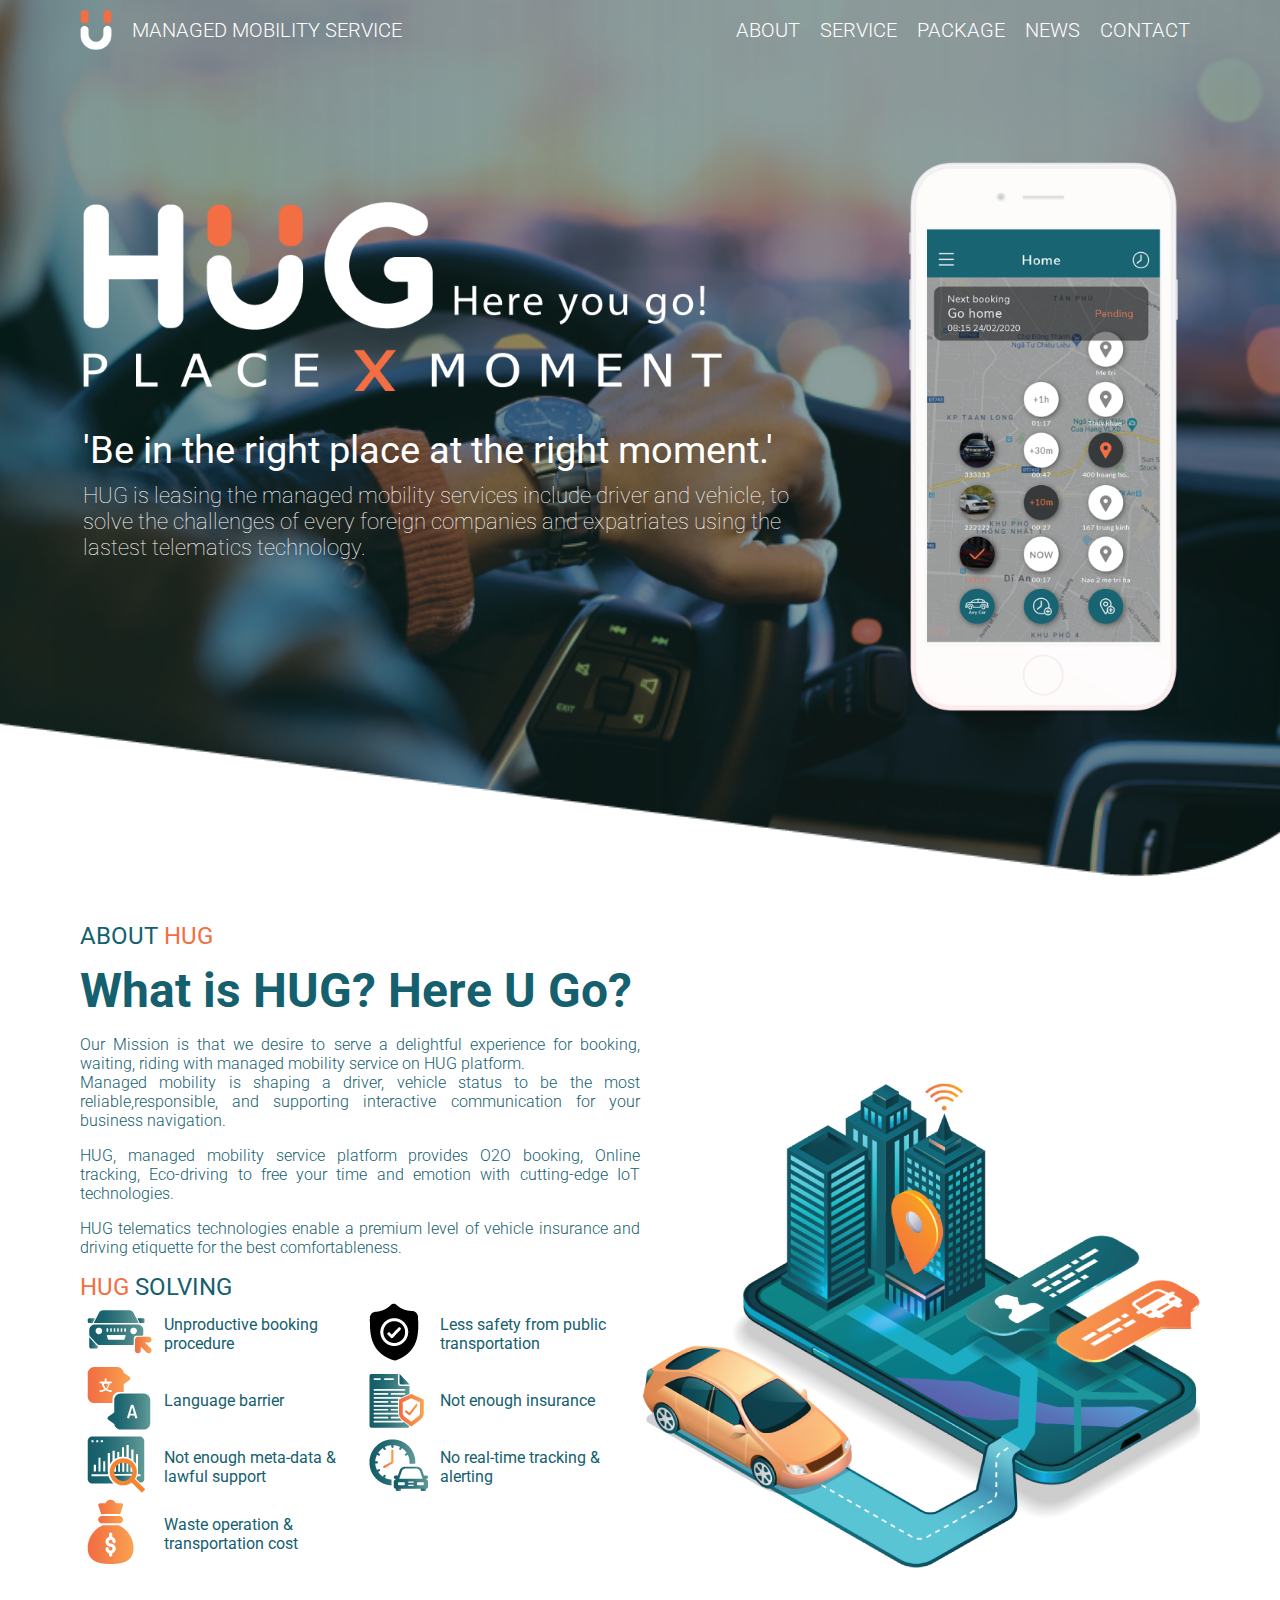
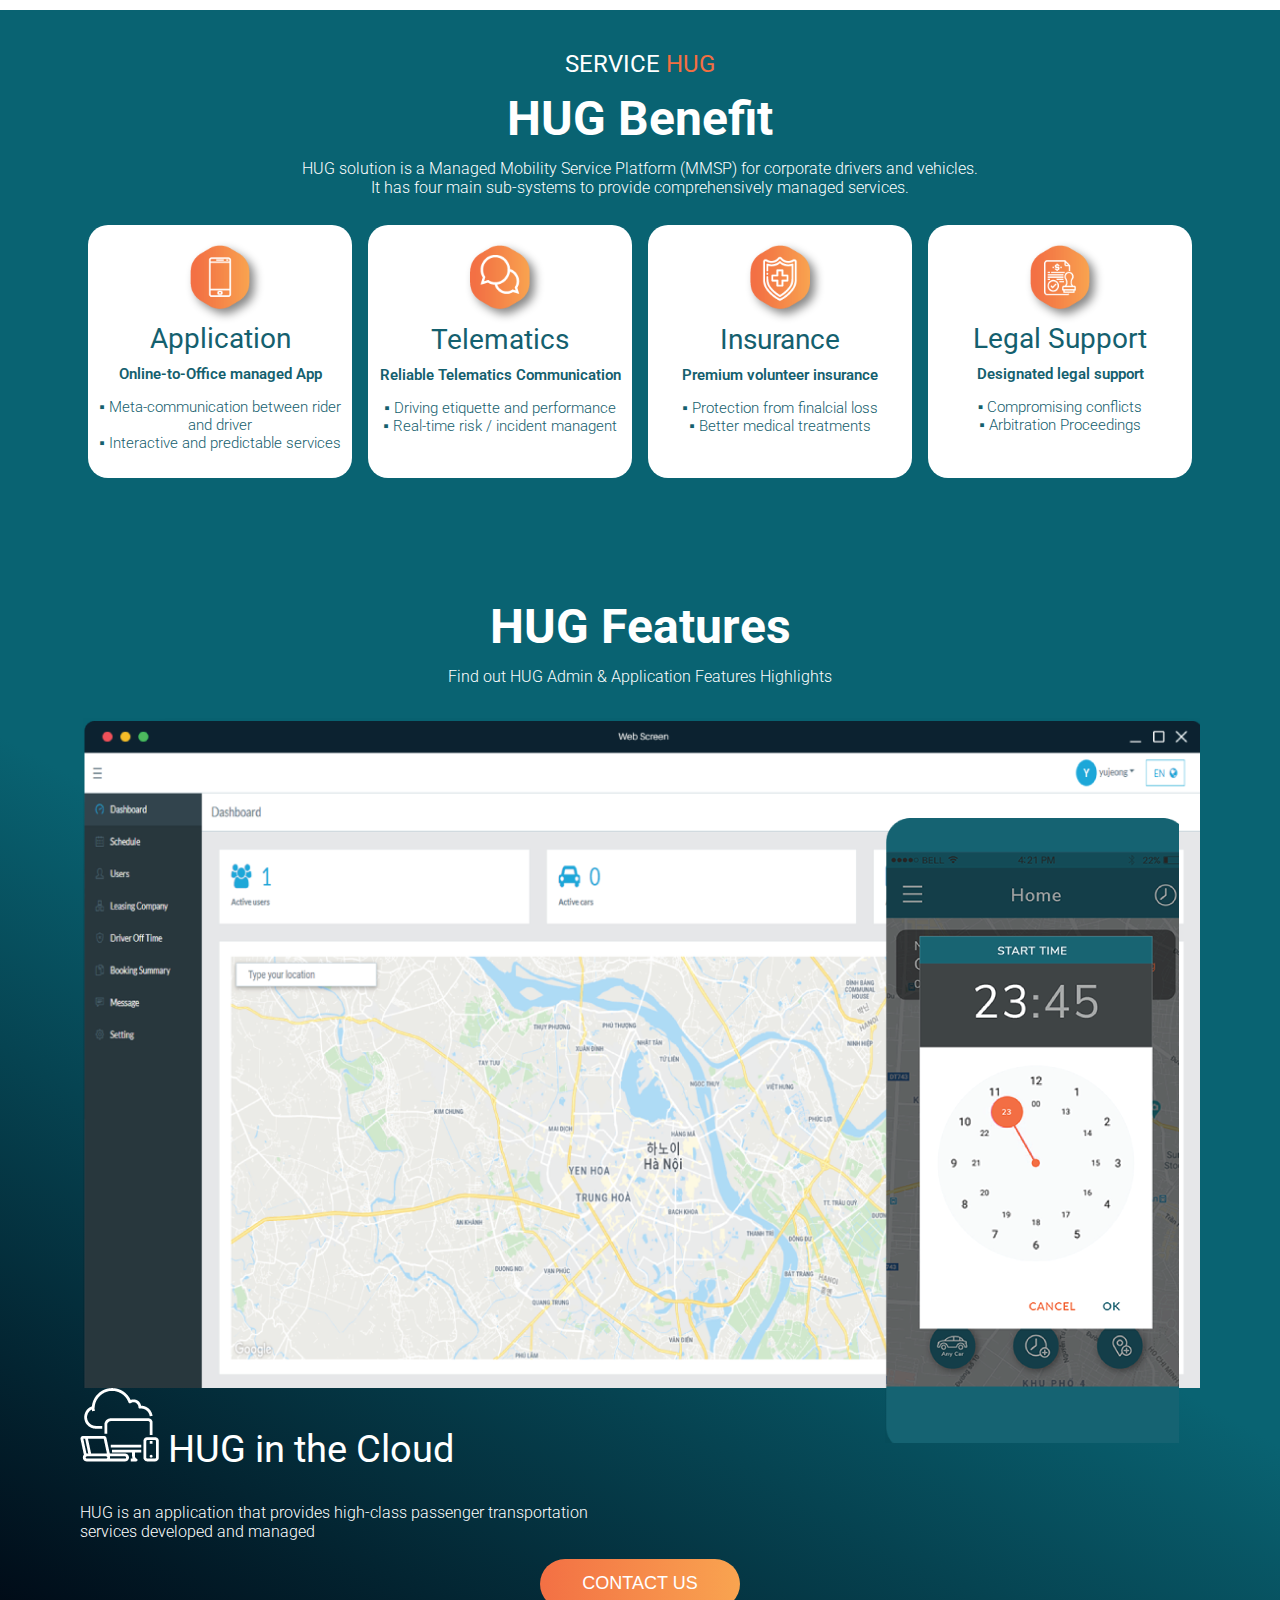
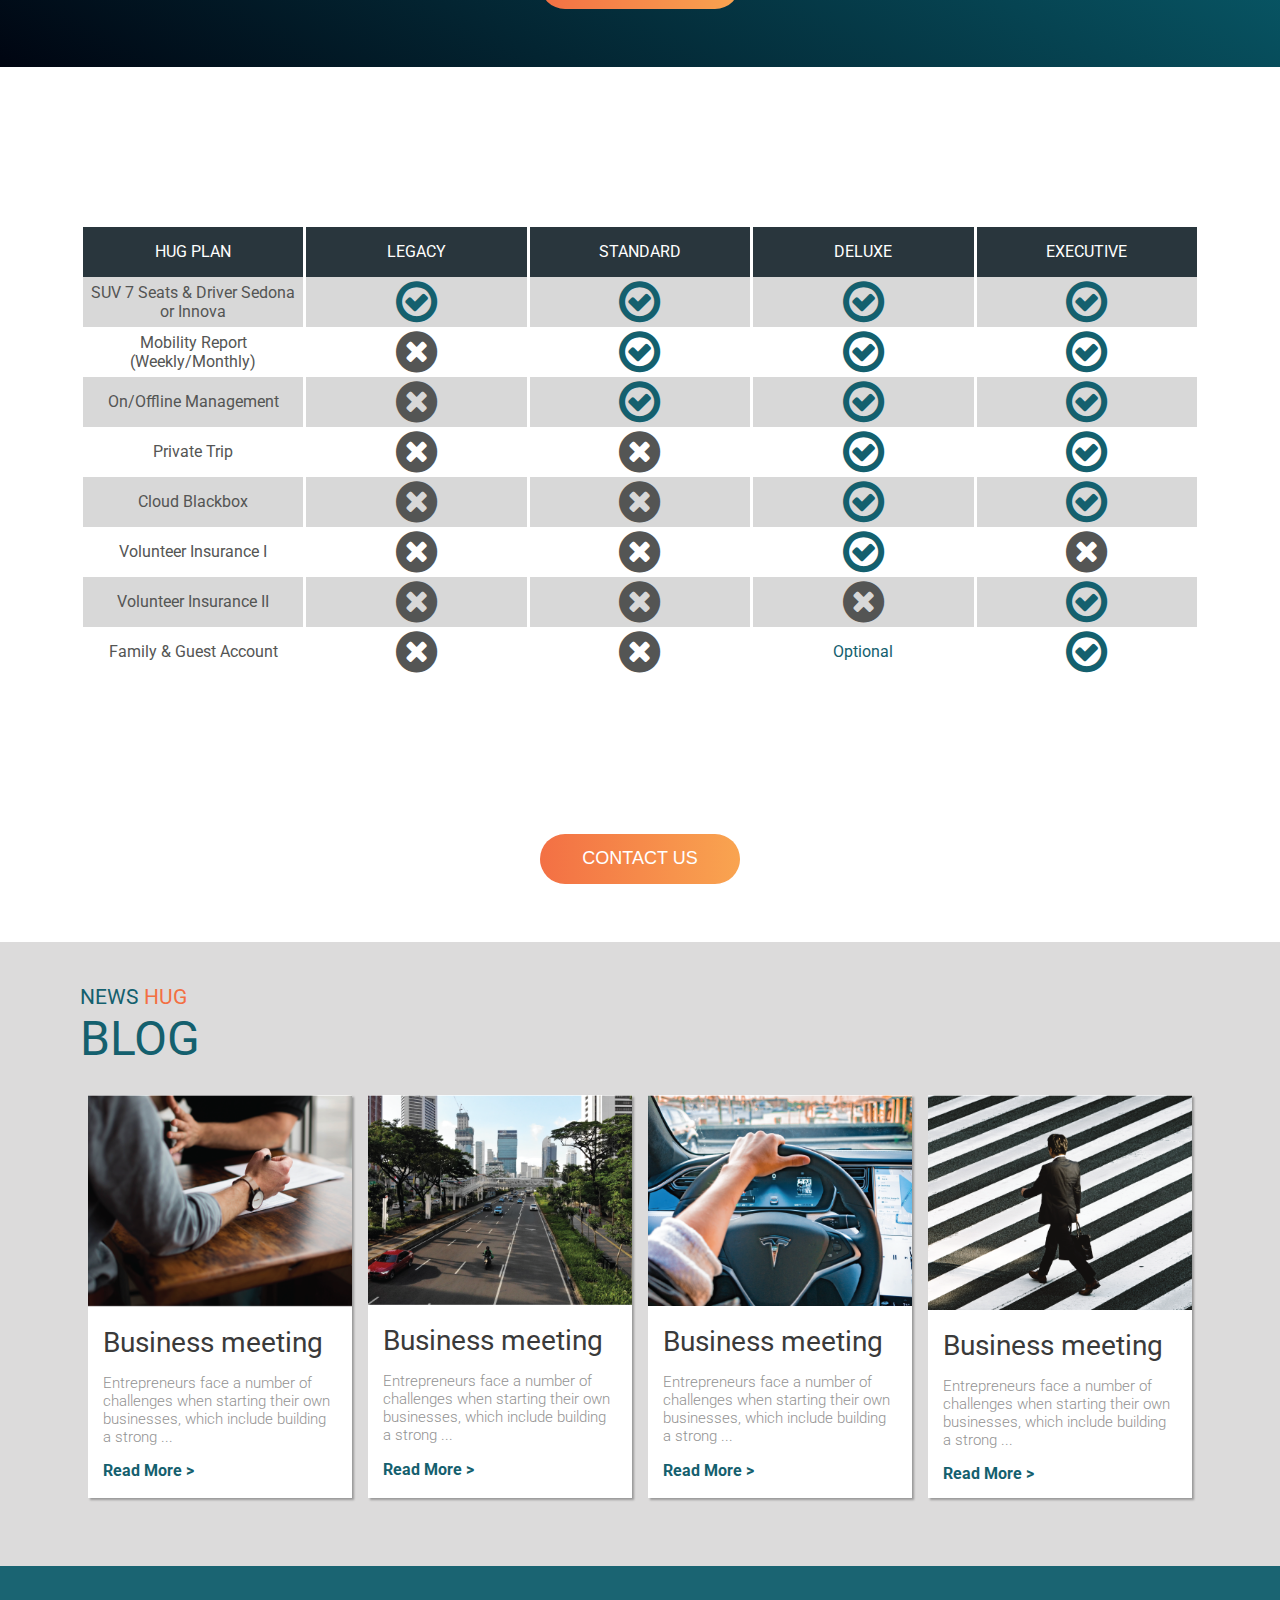
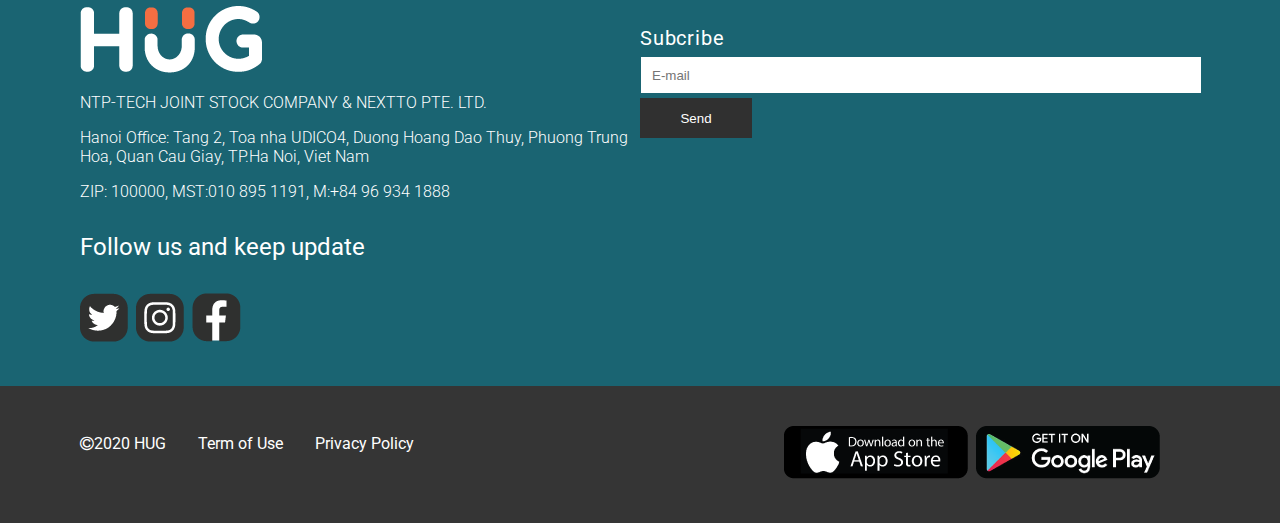
==== commit 82691577: "change style" ====
--- a/html/index.html
+++ b/html/index.html
@@ -5,6 +5,10 @@
         <!--<link href="https://fonts.googleapis.com/css?family=Roboto&display=swap" rel="stylesheet">-->
         <!--<link href="https://fonts.googleapis.com/css2?family=Roboto:wght@100&display=swap" rel="stylesheet">-->
         <meta name="viewport" content="width=device-width, initial-scale=1.0">
+        <script
+              src="https://code.jquery.com/jquery-3.4.1.js"
+              integrity="sha256-WpOohJOqMqqyKL9FccASB9O0KwACQJpFTUBLTYOVvVU="
+              crossorigin="anonymous"></script>
         <script src="../js/script.js"></script>
     </head>
     <body>
@@ -26,13 +30,17 @@
                     </ul>
                     <div class="topnav mobile-screen">
 
-                      <div id="topnav">
-                        <a class="topnav-item" href="javascript:void(0);" name="about" mobile>ABOUT</a>
-                        <a class="topnav-item" href="javascript:void(0);" name="service" mobile>SERVICE</a>
-                        <a class="topnav-item" href="javascript:void(0);" name="package" mobile>PACKAGE</a>
-                        <a class="topnav-item" href="javascript:void(0);" name="news" mobile>NEWS</a>
-                        <a class="topnav-item" href="javascript:void(0);" name="contact" mobile>CONTACT</a>
-                      </div>
+                      <!--<div id="topnav-mobile" class="hide">-->
+                          <!--<div ><span class="fa fa-close"></span></div>-->
+                          <!--<div class="topnav-mobile-menuitems">-->
+                              <!--<a class="topnav-item" href="javascript:void(0);" name="about" mobile>ABOUT</a>-->
+                              <!--<a class="topnav-item" href="javascript:void(0);" name="service" mobile>SERVICE</a>-->
+                              <!--<a class="topnav-item" href="javascript:void(0);" name="package" mobile>PACKAGE</a>-->
+                              <!--<a class="topnav-item" href="javascript:void(0);" name="news" mobile>NEWS</a>-->
+                              <!--<a class="topnav-item" href="javascript:void(0);" name="contact" mobile>CONTACT</a>-->
+                          <!--</div>-->
+
+                      <!--</div>-->
                       <a href="javascript:void(0);" class="icon" onclick="openMobileNav()">
                         <i class="fa fa-bars"></i>
                       </a>
@@ -58,19 +66,34 @@
                     </ul>
                     <div class="topnav mobile-screen">
 
-                      <div id="topnav">
-                        <a class="topnav-item" href="javascript:void(0);" name="about" mobile>ABOUT</a>
-                        <a class="topnav-item" href="javascript:void(0);" name="service" mobile>SERVICE</a>
-                        <a class="topnav-item" href="javascript:void(0);" name="package" mobile>PACKAGE</a>
-                        <a class="topnav-item" href="javascript:void(0);" name="news" mobile>NEWS</a>
-                        <a class="topnav-item" href="javascript:void(0);" name="contact" mobile>CONTACT</a>
-                      </div>
+                      <!--<div id="topnav">-->
+                        <!--<a class="topnav-item" href="javascript:void(0);" name="about" mobile>ABOUT</a>-->
+                        <!--<a class="topnav-item" href="javascript:void(0);" name="service" mobile>SERVICE</a>-->
+                        <!--<a class="topnav-item" href="javascript:void(0);" name="package" mobile>PACKAGE</a>-->
+                        <!--<a class="topnav-item" href="javascript:void(0);" name="news" mobile>NEWS</a>-->
+                        <!--<a class="topnav-item" href="javascript:void(0);" name="contact" mobile>CONTACT</a>-->
+                      <!--</div>-->
                       <a href="javascript:void(0);" class="icon" onclick="openMobileNav()">
                         <i class="fa fa-bars"></i>
                       </a>
                     </div>
                 </div>
             </div>
+        </div>
+
+        <div class="topnav mobile-screen">
+
+          <div id="topnav-mobile" class="hide">
+              <div class="close-menu"><span class="fa fa-close"></span></div>
+              <div class="topnav-mobile-menuitems">
+                  <a class="topnav-item" href="javascript:void(0);" name="about" mobile>ABOUT</a>
+                  <a class="topnav-item" href="javascript:void(0);" name="service" mobile>SERVICE</a>
+                  <a class="topnav-item" href="javascript:void(0);" name="package" mobile>PACKAGE</a>
+                  <a class="topnav-item" href="javascript:void(0);" name="news" mobile>NEWS</a>
+                  <a class="topnav-item" href="javascript:void(0);" name="contact" mobile>CONTACT</a>
+              </div>
+
+          </div>
         </div>
         <!--<script>-->
             <!--function openMobileNav() {-->
@@ -134,17 +157,13 @@
                             </div>
                             <!--<h3 style="color: #1A6472">ABOUT <strong style="color: #F36F42">HUG</strong></h3>-->
                             <h1>What is HUG? Here U Go?</h1>
-                            <div class="about">
+                            <div class="text-justify text-body">
                                 <p>Our Mission is that we desire to serve a delightful experience for booking, waiting, riding with managed mobility service on HUG platform.
                                 <br/>Managed mobility is shaping a driver, vehicle status to be the most reliable,responsible, and supporting interactive communication for your business navigation.</p>
                                 <p>HUG, managed mobility service platform provides O2O booking, Online tracking, Eco-driving to free your time and emotion with cutting-edge IoT technologies.</p>
                                 <p>HUG telematics technologies enable a premium level of vehicle insurance and driving etiquette for the best comfortableness.</p>
                             </div>
 
-                            <!--<img style="margin-top: 50px" src="../uploads/1x/72ppi/Asset%2017.png">-->
-                            <!--<div>-->
-                                <!--<div></div>-->
-                            <!--</div>-->
                             <div class="session-name-invert">
                                 <span>HUG</span>
                                 <span>SOLVING</span>
@@ -189,16 +208,16 @@
             </div>
             <div class="session background-primary" id="service">
                 <div class="container">
-                    <div class="text-right">
+                    <div class="text-center">
                         <div class="session-name">
                             <span>SERVICE</span>
                             <span>HUG</span>
                         </div>
-                        <h2>HUG Benefit</h2>
-                        <h5>
+                        <h1>HUG Benefit</h1>
+                        <div class="text-body">
                             HUG solution is a Managed Mobility Service Platform (MMSP) for corporate drivers and vehicles.<br/>
                             It has four main sub-systems to provide comprehensively managed services.
-                        </h5>
+                        </div>
                     </div>
                     <div class="programs">
                         <div class="program-card">
@@ -208,7 +227,7 @@
 
                             <h2>Application</h2>
                             <h5>Online-to-Office managed App</h5>
-                            <p>
+                            <p class="text-small">
                                 <span>Meta-communication between rider and driver</span>
                                 <span>Interactive and predictable services</span>
                             </p>
@@ -221,7 +240,7 @@
                             </div>
                             <h2>Telematics</h2>
                             <h5>Reliable Telematics Communication</h5>
-                            <p>
+                            <p class="text-small">
                                 <span>Driving etiquette and performance</span>
                                 <span>Real-time risk / incident managent</span>
                             </p>
@@ -232,7 +251,7 @@
                             </div>
                             <h2>Insurance</h2>
                             <h5>Premium volunteer insurance</h5>
-                            <p>
+                            <p class="text-small">
                                 <span>Protection from finalcial loss</span>
                                 <span>Better medical treatments</span>
                             </p>
@@ -243,7 +262,7 @@
                              </div>
                             <h2>Legal Support</h2>
                             <h5>Designated legal support</h5>
-                            <p>
+                            <p class="text-small">
                                 <span>Compromising conflicts</span>
                                 <span>Arbitration Proceedings</span>
                             </p>
@@ -257,11 +276,11 @@
                         <div class="session-name">
 <!--                            <span>SERVICE</span>-->
 <!--                            <span>HUG</span>-->
-                            <h2>HUG Features</h2>
-                        </div>
-                        <h5>
+                            <h1>HUG Features</h1>
+                        </div>
+                        <div class="text-body">
                             Find out HUG Admin & Application Features Highlights
-                        </h5>
+                        </div>
                     </div>
                     <div class="pc-screen">
                         <div class="features">
@@ -276,7 +295,7 @@
                                     </div>
                                     <div class="feature-info">
                                         <h2><img class="original" src="../uploads/1x/72ppi/com-and-cloud.png"> HUG in the Cloud</h2>
-                                        <p>HUG is an application that provides high-class passenger transportation services developed and managed </p>
+                                        <div class="text-body">HUG is an application that provides high-class passenger transportation services developed and managed </div>
                                     </div>
                                 </div>
                             </div>
@@ -309,7 +328,7 @@
                                     </div>
                                     <div class="feature-info" style="width: 120%">
                                         <h2><img class="original" src="../uploads/1x/72ppi/mo-com-cloud.png"> HUG in the Cloud</h2>
-                                        <p>HUG is an application that provides high-class passenger transportation services developed and managed </p>
+                                        <div class="text-body">HUG is an application that provides high-class passenger transportation services developed and managed </div>
                                     </div>
                                 </div>
                             </div>
@@ -339,8 +358,8 @@
                 <div class="container">
                     <div class="table-hug">
                         <div>
-                            <h2>Service Package</h2>
-                            <h5>Find out HUG Service Package Coverage</h5>
+                            <h1>Service Package</h1>
+                            <div class="text-body">Find out HUG Service Package Coverage</div>
                         </div>
                         <div class="pc-screen-1">
                             <table class="packages">
@@ -485,12 +504,12 @@
                             </table>
                         </div>
                         <div>
-                            <h2>Quotation Consultancy</h2>
-                            <h5>
+                            <h1>Quotation Consultancy</h1>
+                            <div class="text-body">
                                 Do you have more than 100 cars?
                                 <br/>
                                 Please contract us for an individual offer.
-                            </h5>
+                            </div>
                             <button type="button" class="btn-primary">CONTACT US</button>
                         </div>
                     </div>
@@ -510,9 +529,9 @@
                                 <img src="../uploads/1x/72ppi/human.png">
                                 <div class="content">
                                     <h2>Business meeting</h2>
-                                    <p>Entrepreneurs face a number of challenges
+                                    <div class="text-small">Entrepreneurs face a number of challenges
                                         when starting their own businesses,
-                                        which include building a strong ...</p>
+                                        which include building a strong ...</div>
                                     <a href="#">Read More ></a>
                                 </div>
                             </div>
@@ -521,9 +540,9 @@
 
                                 <div class="content">
                                     <h2>Business meeting</h2>
-                                    <p>Entrepreneurs face a number of challenges
+                                    <div class="text-small">Entrepreneurs face a number of challenges
                                         when starting their own businesses,
-                                        which include building a strong ...</p>
+                                        which include building a strong ...</div>
                                     <a href="#">Read More ></a>
                                 </div>
                             </div>
@@ -532,9 +551,9 @@
 
                                 <div class="content">
                                     <h2>Business meeting</h2>
-                                    <p>Entrepreneurs face a number of challenges
+                                    <div class="text-small">Entrepreneurs face a number of challenges
                                         when starting their own businesses,
-                                        which include building a strong ...</p>
+                                        which include building a strong ...</div>
                                     <a href="#">Read More ></a>
                                 </div>
                             </div>
@@ -543,9 +562,9 @@
 
                                 <div class="content">
                                     <h2>Business meeting</h2>
-                                    <p>Entrepreneurs face a number of challenges
+                                    <div class="text-small">Entrepreneurs face a number of challenges
                                         when starting their own businesses,
-                                        which include building a strong ...</p>
+                                        which include building a strong ...</div>
                                     <a href="#">Read More ></a>
                                 </div>
                             </div>
@@ -562,7 +581,7 @@
                                 <input placeholder="E-mail">
                                 <button type="button">Send</button>
                             </div>
-                            <div class="logo column-left">
+                            <div class="logo column-left text-body">
                                 <img class="original" src="../uploads/1x/72ppi/72ppi/Asset%201.png">
                                 <p>NTP-TECH JOINT STOCK COMPANY & NEXTTO PTE. LTD.</p>
                                 <p>Hanoi Office: Tang 2, Toa nha UDICO4, Duong Hoang Dao Thuy, Phuong Trung Hoa, Quan Cau Giay, TP.Ha Noi, Viet Nam</p>
--- a/css/style.css
+++ b/css/style.css
@@ -4,12 +4,36 @@
 @import url(https://fonts.googleapis.com/css2?family=Roboto:wght@300&display=swap);
 @import url(https://cdnjs.cloudflare.com/ajax/libs/font-awesome/4.7.0/css/font-awesome.min.css);
 @import url(font-awesome-4.7.0/font-awesome-4.7.0/scss/font-awesome.css);
+@keyframes slideInFromLeft {
+  0% {
+    transform: translateY(-100%);
+    opacity: 0; }
+  100% {
+    transform: translateY(0);
+    opacity: 1; } }
+@keyframes slideInFromRight {
+  0% {
+    transform: translateX(100%);
+    opacity: 0; }
+  100% {
+    transform: translateX(0);
+    opacity: 1; } }
+@keyframes slideOutToRight {
+  0% {
+    transform: translateX(0);
+    opacity: 1; }
+  100% {
+    transform: translateX(100%);
+    opacity: 0; } }
 .container-theme, html body .header .container, html body .body .session .container {
   margin: auto;
   width: 100%;
   box-sizing: border-box;
   max-width: 1200px;
   padding: 40px; }
+
+.transition-style, html body .topnav a, html body .header .container .top-menu ul li a, html body .header .container .top-menu .topnav a, html body .header.sticky-header, html body .body .news-blog .programs .program-card img, html body .body .news-blog .programs .program-card .content, html body .body .news-blog .programs .program-card .content a, html body .btn-primary, html body .subcribe-form button, html body .body .footer .footer-info .subcribe button, html body .body .footer .footer-info .subcribe-2 button {
+  transition-duration: 0.25s; }
 
 .debug, html body .body .session .container, html body .banner .banner-info {
   width: 100%; }
@@ -42,8 +66,18 @@
       font-weight: 100; }
     html body .text-large {
       font-size: 1.4rem; }
+    html body .text-justify {
+      text-align: justify; }
+    html body .text-body {
+      font-size: 1rem;
+      font-weight: 300; }
+    html body .text-small {
+      font-size: 0.95rem;
+      font-weight: 300; }
     html body h1 {
-      font-size: 3rem; }
+      font-size: 3rem;
+      margin-block-start: 0.25em;
+      margin-block-end: 0.25em; }
     html body h2 {
       font-size: 2.4rem;
       font-weight: 400; }
@@ -54,6 +88,54 @@
     html body h5 {
       font-size: 1rem;
       font-weight: 400; }
+    html body .topnav {
+      overflow: hidden;
+      position: absolute; }
+      html body .topnav #topnav-mobile {
+        display: none;
+        position: fixed;
+        z-index: 99;
+        background-color: rgba(0, 0, 0, 0.75);
+        top: 0;
+        left: 0;
+        width: 100%;
+        height: 100%; }
+        html body .topnav #topnav-mobile .close-menu {
+          color: white;
+          font-size: 2rem;
+          padding: 1rem; }
+        html body .topnav #topnav-mobile .topnav-mobile-menuitems {
+          width: 67%;
+          max-width: 360px;
+          height: 100%;
+          background-color: #14606e;
+          position: absolute;
+          right: -100%;
+          top: 0; }
+          html body .topnav #topnav-mobile .topnav-mobile-menuitems.display {
+            animation: 0.25s ease-in 0s 1 slideInFromRight; }
+          html body .topnav #topnav-mobile .topnav-mobile-menuitems.hide {
+            right: -100%;
+            animation: 0.25s ease-in 0s 1 slideOutToRight; }
+          html body .topnav #topnav-mobile .topnav-mobile-menuitems a {
+            padding: 1.5rem; }
+            html body .topnav #topnav-mobile .topnav-mobile-menuitems a:first-child {
+              margin-top: 60px; }
+      html body .topnav a {
+        color: white;
+        padding: 4px 16px;
+        text-decoration: none;
+        font-size: 17px;
+        display: block; }
+        html body .topnav a.icon {
+          font-size: 2rem;
+          display: block; }
+        html body .topnav a:hover {
+          background-color: #ddd;
+          color: black; }
+        html body .topnav a.active {
+          background-color: #14606e;
+          color: white; }
     html body .header {
       font-weight: 300;
       color: white;
@@ -61,17 +143,22 @@
       height: 60px;
       display: block;
       flex-direction: row;
-      z-index: 1000;
+      z-index: 10;
       width: 100%; }
       html body .header .container {
+        height: 100%;
         padding-top: 10px;
         padding-bottom: 10px;
         display: flex; }
         html body .header .container div {
           margin: auto; }
         html body .header .container .logo {
+          height: 100%;
           margin-right: 10px;
           margin-left: 0; }
+          html body .header .container .logo img {
+            height: 100%;
+            width: auto; }
         html body .header .container .slogan {
           margin-left: 10px;
           font-size: 1.25rem; }
@@ -91,25 +178,46 @@
                 display: block;
                 color: white;
                 text-align: center;
-                padding: 14px 10px;
+                padding: 0 10px;
                 text-decoration: none; }
                 html body .header .container .top-menu ul li a:hover {
-                  text-decoration: underline; }
-              html body .header .container .top-menu ul li a:hover {
-                color: #14606e;
-                text-decoration: none; }
+                  color: #F36F42;
+                  text-decoration: none; }
           html body .header .container .top-menu .topnav {
             overflow: hidden;
             position: relative; }
-            html body .header .container .top-menu .topnav #topnav {
+            html body .header .container .top-menu .topnav #topnav-mobile {
               display: none;
-              width: 200px;
-              background-color: #14606e;
-              position: absolute;
-              transform: translate(-100%, 0); }
+              position: fixed;
+              z-index: 99;
+              background-color: rgba(0, 0, 0, 0.75);
+              top: 0;
+              left: 0;
+              width: 100%;
+              height: 100%; }
+              html body .header .container .top-menu .topnav #topnav-mobile #close-menu {
+                font-size: 2rem;
+                padding: 1rem; }
+              html body .header .container .top-menu .topnav #topnav-mobile .topnav-mobile-menuitems {
+                width: 67%;
+                max-width: 360px;
+                height: 100%;
+                background-color: #14606e;
+                position: absolute;
+                right: -100%;
+                top: 0; }
+                html body .header .container .top-menu .topnav #topnav-mobile .topnav-mobile-menuitems.display {
+                  animation: 0.25s ease-in 0s 1 slideInFromRight; }
+                html body .header .container .top-menu .topnav #topnav-mobile .topnav-mobile-menuitems.hide {
+                  right: -100%;
+                  animation: 0.25s ease-in 0s 1 slideOutToRight; }
+                html body .header .container .top-menu .topnav #topnav-mobile .topnav-mobile-menuitems a {
+                  padding: 1.5rem; }
+                  html body .header .container .top-menu .topnav #topnav-mobile .topnav-mobile-menuitems a:first-child {
+                    margin-top: 60px; }
             html body .header .container .top-menu .topnav a {
               color: white;
-              padding: 14px 16px;
+              padding: 4px 16px;
               text-decoration: none;
               font-size: 17px;
               display: block; }
@@ -127,10 +235,16 @@
           padding-left: 20px;
           padding-right: 20px; } }
       html body .header.sticky-header {
-        height: 40px;
+        position: fixed;
+        top: 0;
+        height: 60px;
         background-color: #14606e;
         display: none; }
+      html body .header.sticky-header-display {
+        display: block !important;
+        animation: 0.25s ease-in 0s 1 slideInFromLeft; }
     html body .programs {
+      margin: 20px 0;
       display: flex;
       flex-direction: row;
       flex-wrap: wrap;
@@ -152,13 +266,10 @@
           html body .programs .program-card .program-icon img {
             -webkit-filter: drop-shadow(5px 5px 5px #888888);
             filter: drop-shadow(5px 5px 5px #888888); }
-        html body .programs .program-card p {
-          font-weight: 300; }
-          html body .programs .program-card p span {
-            display: block;
-            font-size: 0.95rem; }
-            html body .programs .program-card p span:before {
-              content: '▪ '; }
+        html body .programs .program-card p span {
+          display: block; }
+          html body .programs .program-card p span:before {
+            content: '▪ '; }
         html body .programs .program-card h2 {
           margin-top: 0.35em;
           margin-bottom: 0.35em;
@@ -185,8 +296,8 @@
         width: 100%;
         height: auto;
         overflow-x: hidden; }
-        html body .body .session .container .text-center h2 {
-          margin-top: 0.25em; }
+        html body .body .session .container .packages {
+          margin: 20px 0; }
         html body .body .session .container .session-name {
           text-align: inherit;
           font-size: 1.5rem; }
@@ -200,7 +311,7 @@
             width: 100%; } }
         html body .body .session .container .session-name-invert {
           text-align: inherit;
-          font-size: 2rem; }
+          font-size: 1.5rem; }
           html body .body .session .container .session-name-invert span:first-child {
             color: #F36F42; }
         html body .body .session .container .cols {
@@ -319,12 +430,12 @@
           padding: 0;
           margin: 0; }
         html body .body .news-blog .programs {
+          margin: 20px 0;
           background: #DCDBDB;
           overflow-x: auto;
           flex-wrap: unset; }
           html body .body .news-blog .programs .program-card {
             min-width: 260px;
-            height: 390px;
             overflow: hidden;
             text-align: left;
             padding: 0;
@@ -336,26 +447,27 @@
               width: 272px;
               margin-left: -2px; }
             html body .body .news-blog .programs .program-card .content {
-              margin: 1em 1em 2em 1em; }
+              margin: 15px; }
               html body .body .news-blog .programs .program-card .content h2 {
-                color: #3A3A3A;
-                font-size: 1em;
-                font-weight: bold; }
-              html body .body .news-blog .programs .program-card .content p {
+                color: #3A3A3A; }
+              html body .body .news-blog .programs .program-card .content div {
                 color: #939393;
-                font-weight: 400;
-                font-size: 0.95em; }
+                margin: 1em 0; }
               html body .body .news-blog .programs .program-card .content a {
                 color: #14606e;
                 text-decoration: none;
                 font-weight: bold; }
                 html body .body .news-blog .programs .program-card .content a:hover {
                   color: #F36F42; }
+            html body .body .news-blog .programs .program-card:hover img {
+              width: 292px;
+              margin-left: -12px;
+              margin-top: -10px; }
+            html body .body .news-blog .programs .program-card:hover .content {
+              margin-top: 10px; }
       html body .body .footer {
         background: #1A6472;
         color: #FFFFFF; }
-        html body .body .footer p {
-          font-weight: 100; }
         html body .body .footer h4 {
           font-weight: 400; }
         html body .body .footer .column {
@@ -403,7 +515,8 @@
       font-size: 18px;
       cursor: pointer; }
       html body .btn-primary:hover {
-        color: #F36F42; }
+        color: #F36F42;
+        background-image: linear-gradient(to right, #eeeeee, #ffffff); }
     html body .ul-default ul, html body .body .footer .footer-info .logo ul, html body .body .footer .footer-info .hidden ul, html body .body .footer .footer-footer .footer-info ul {
       list-style: none;
       margin: 0;
